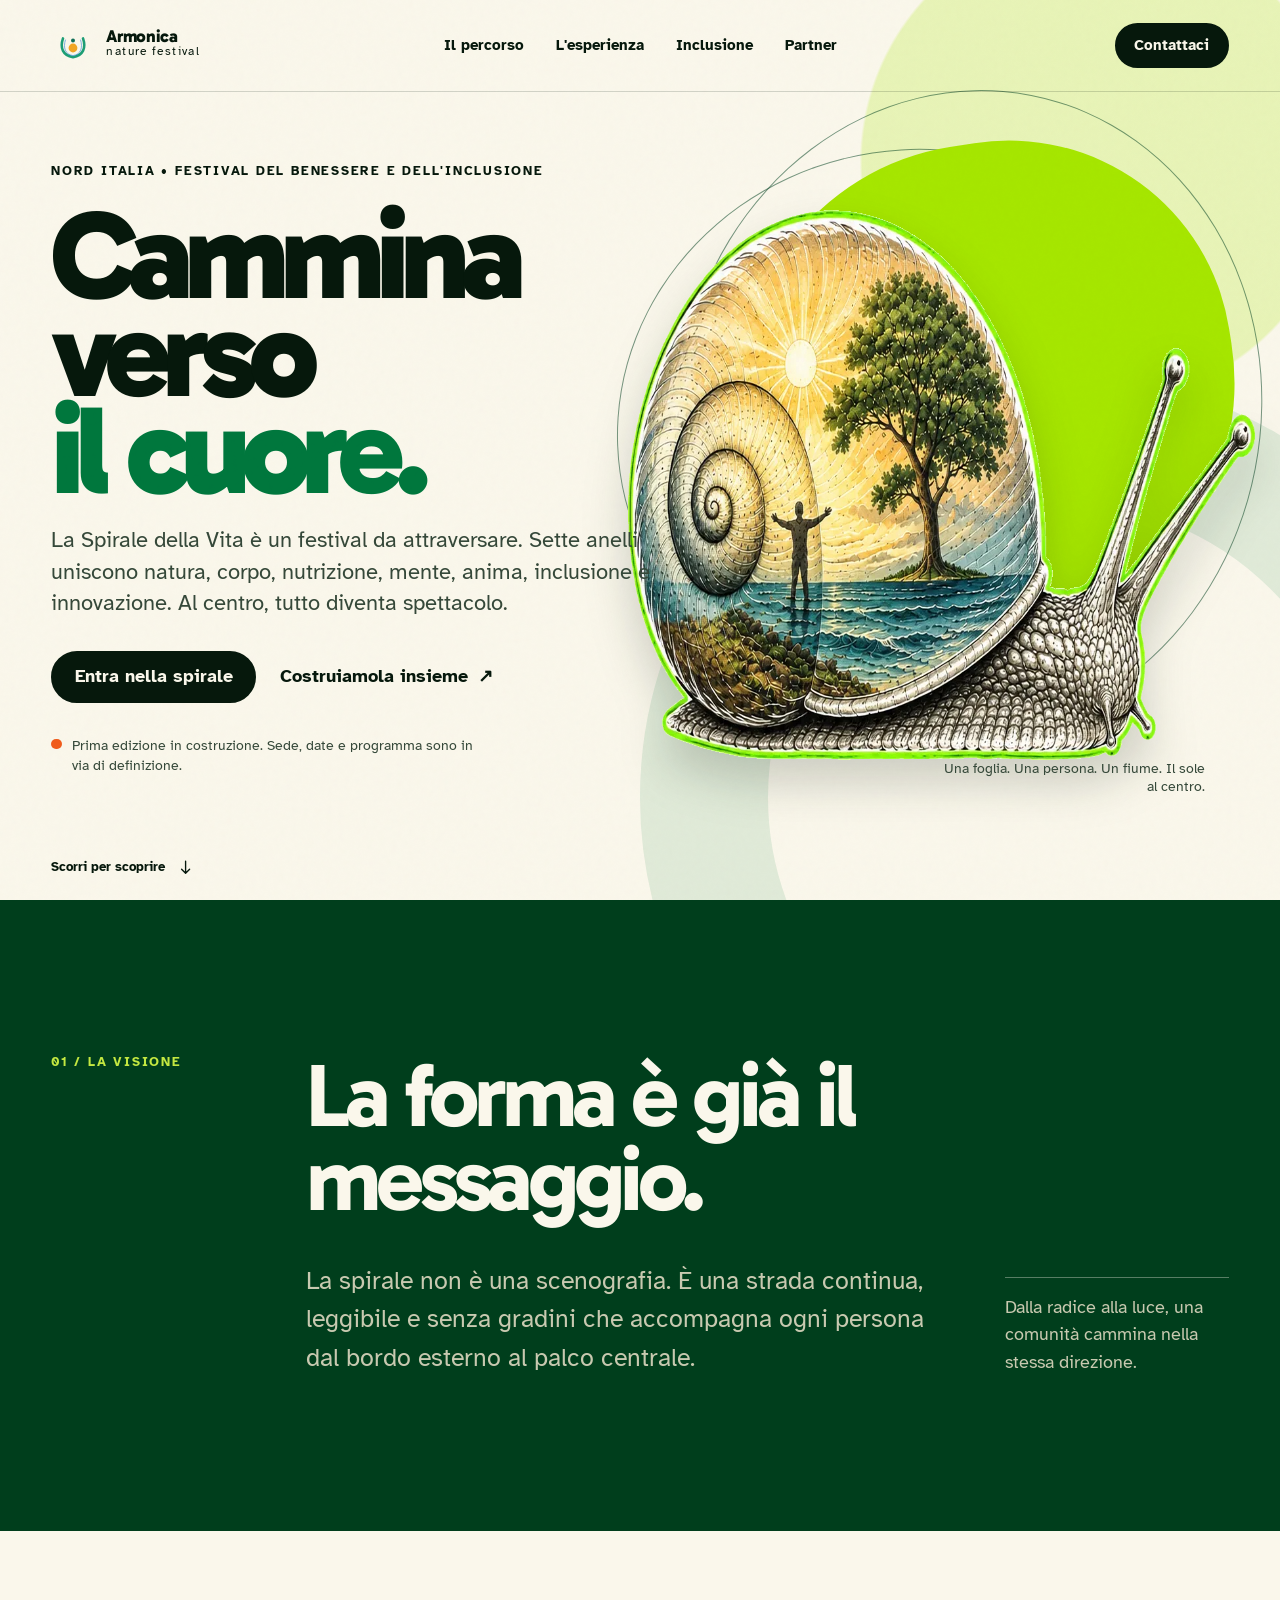
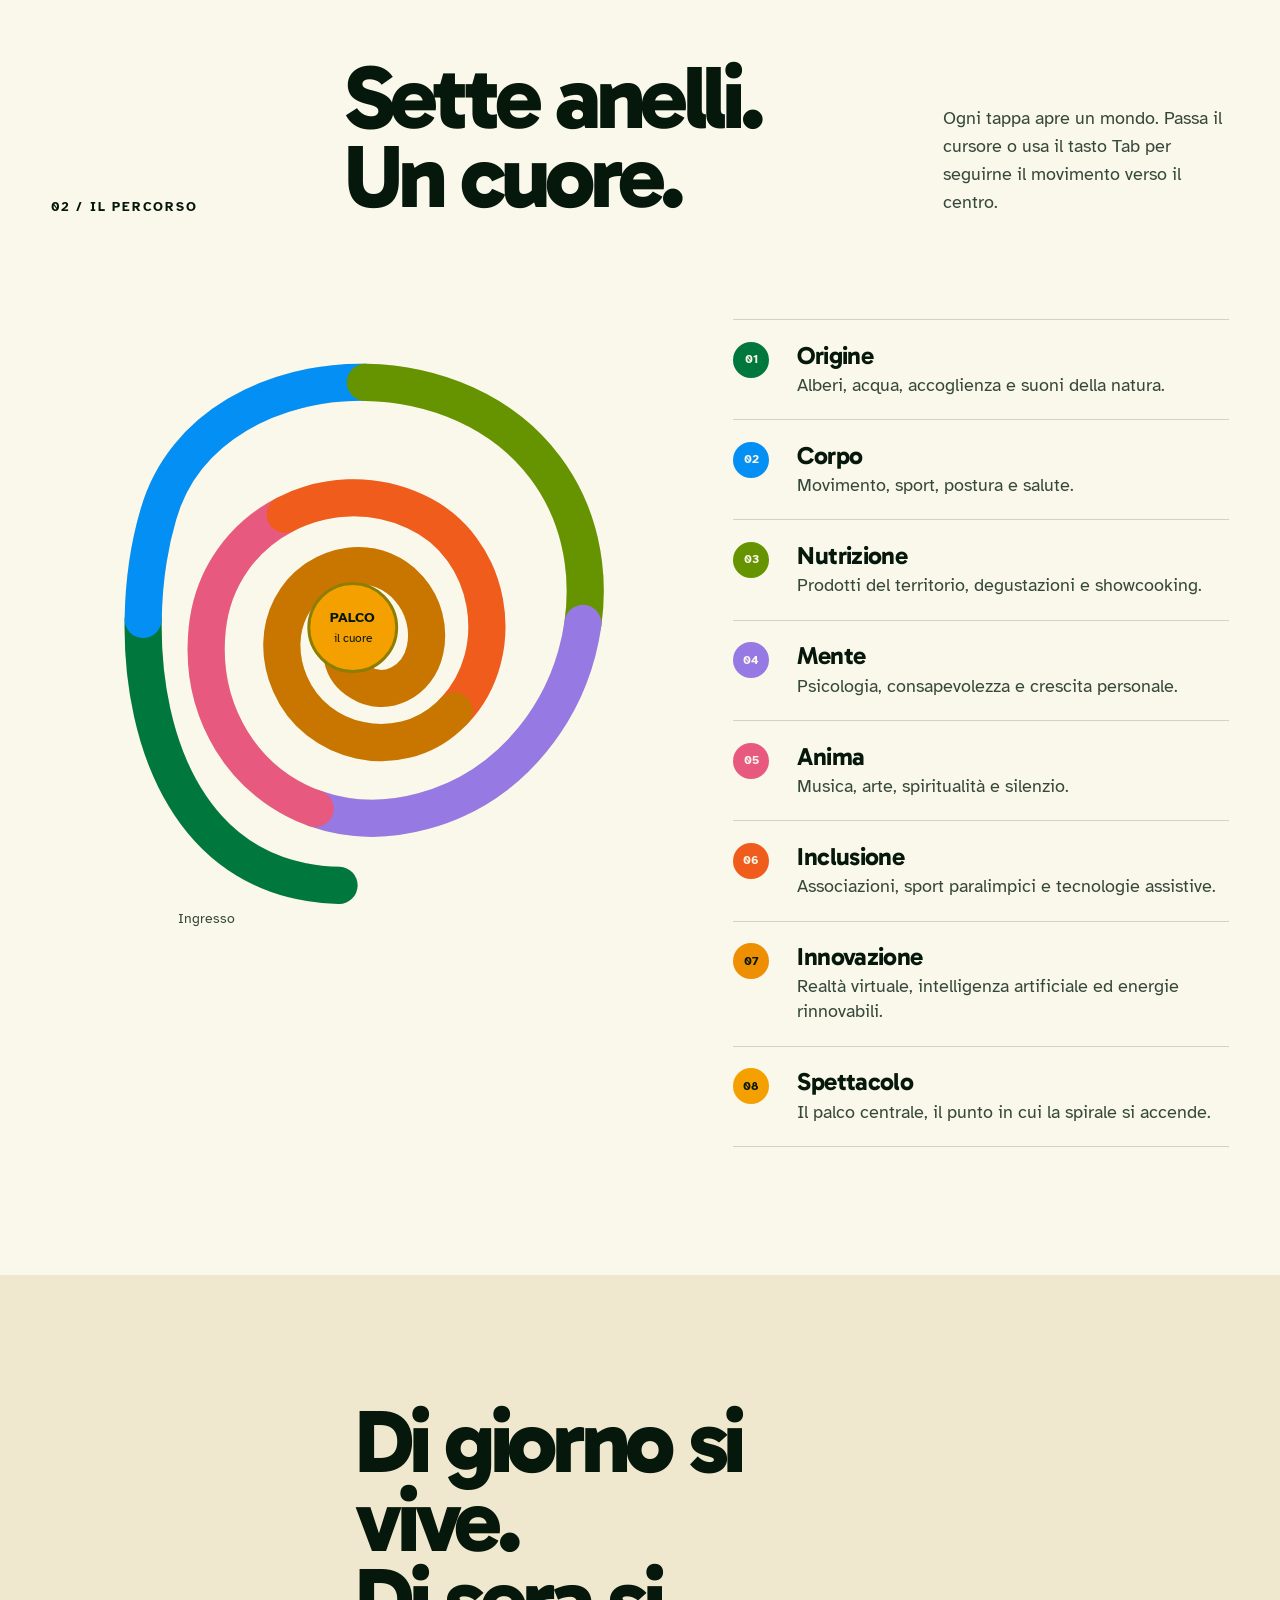
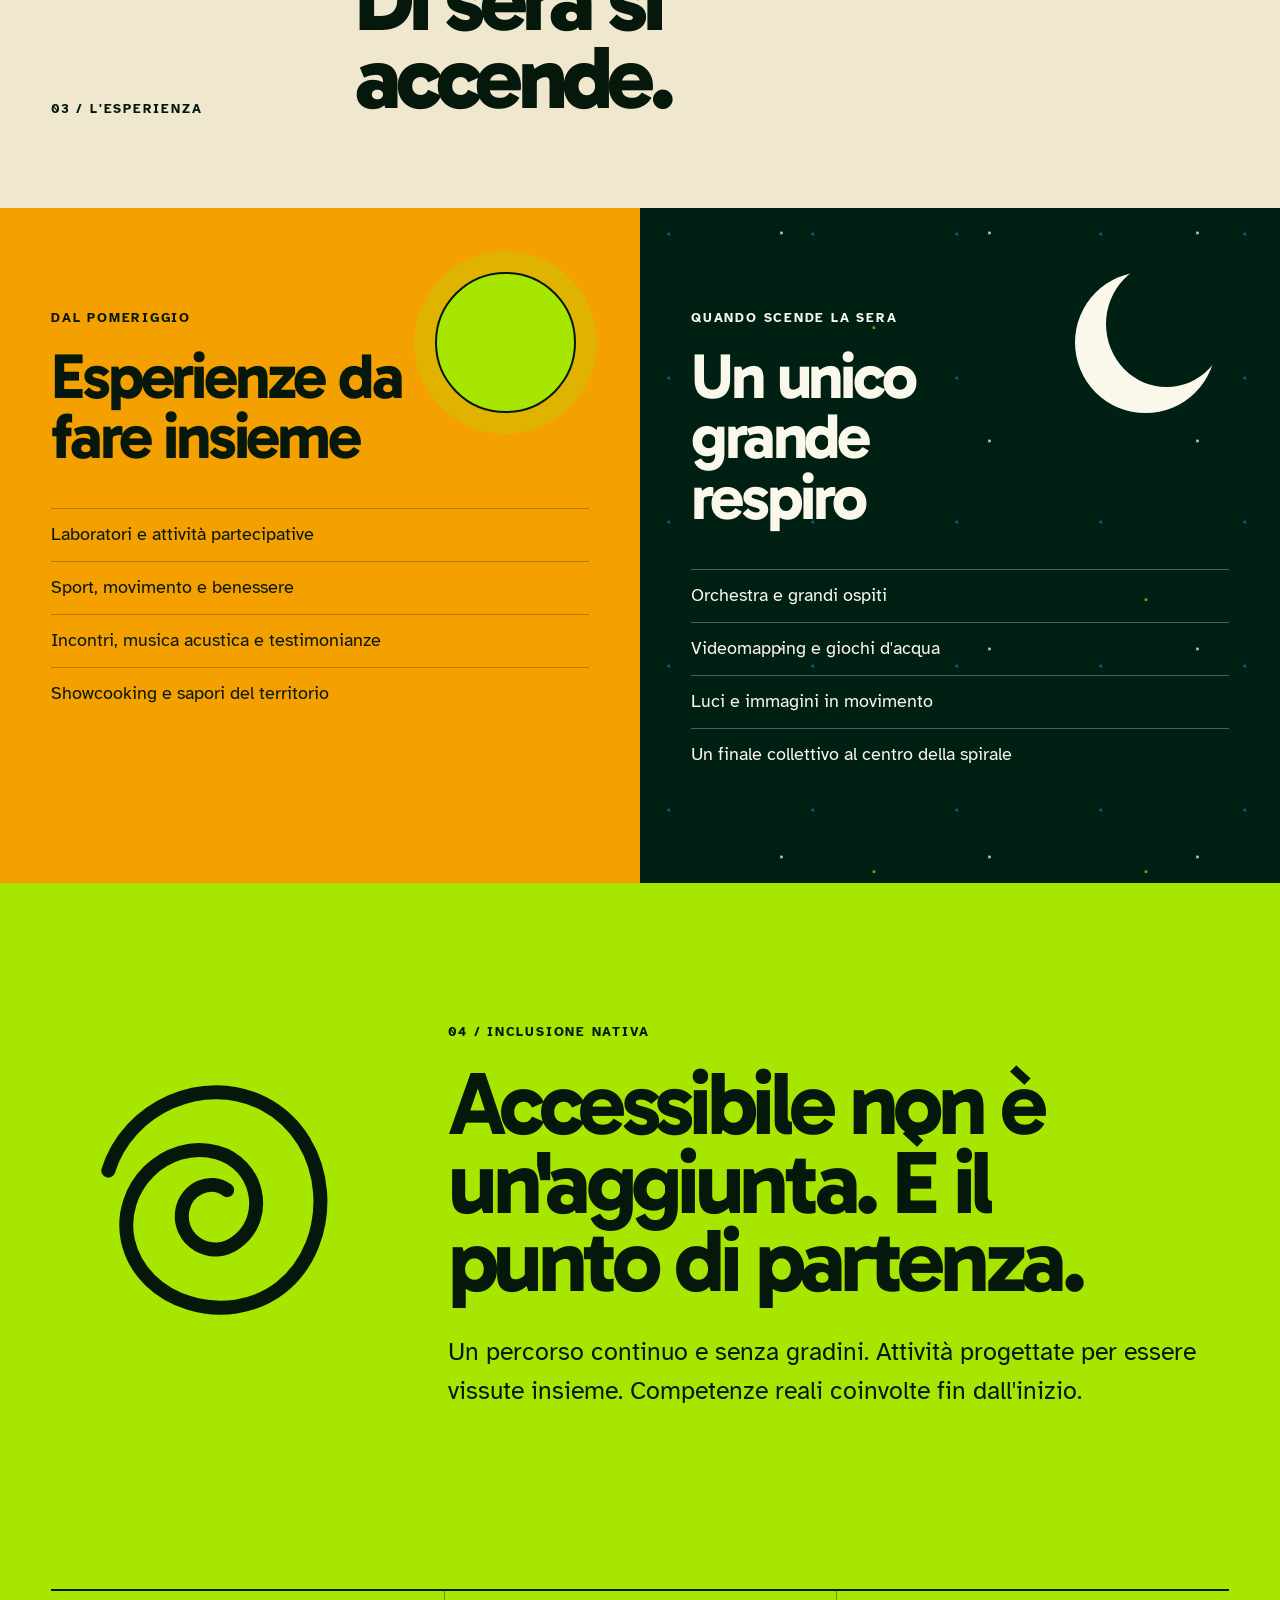
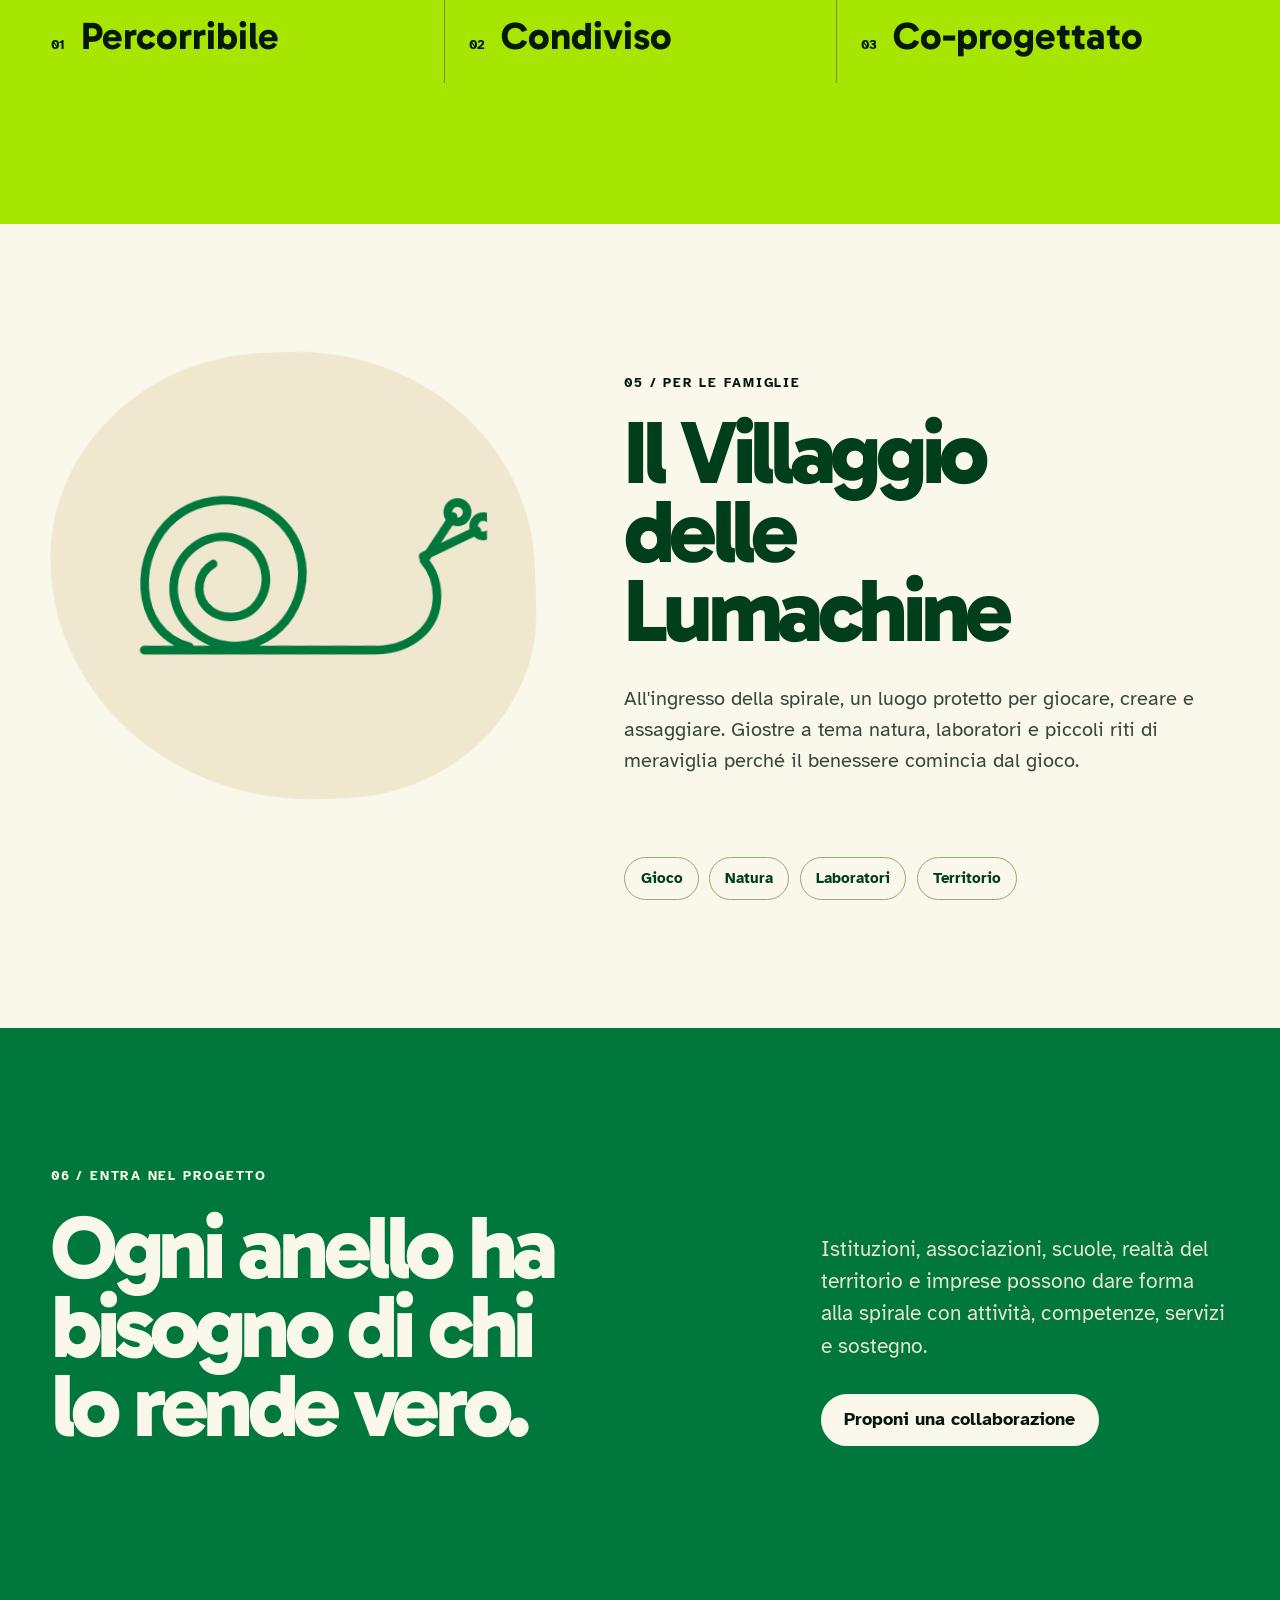
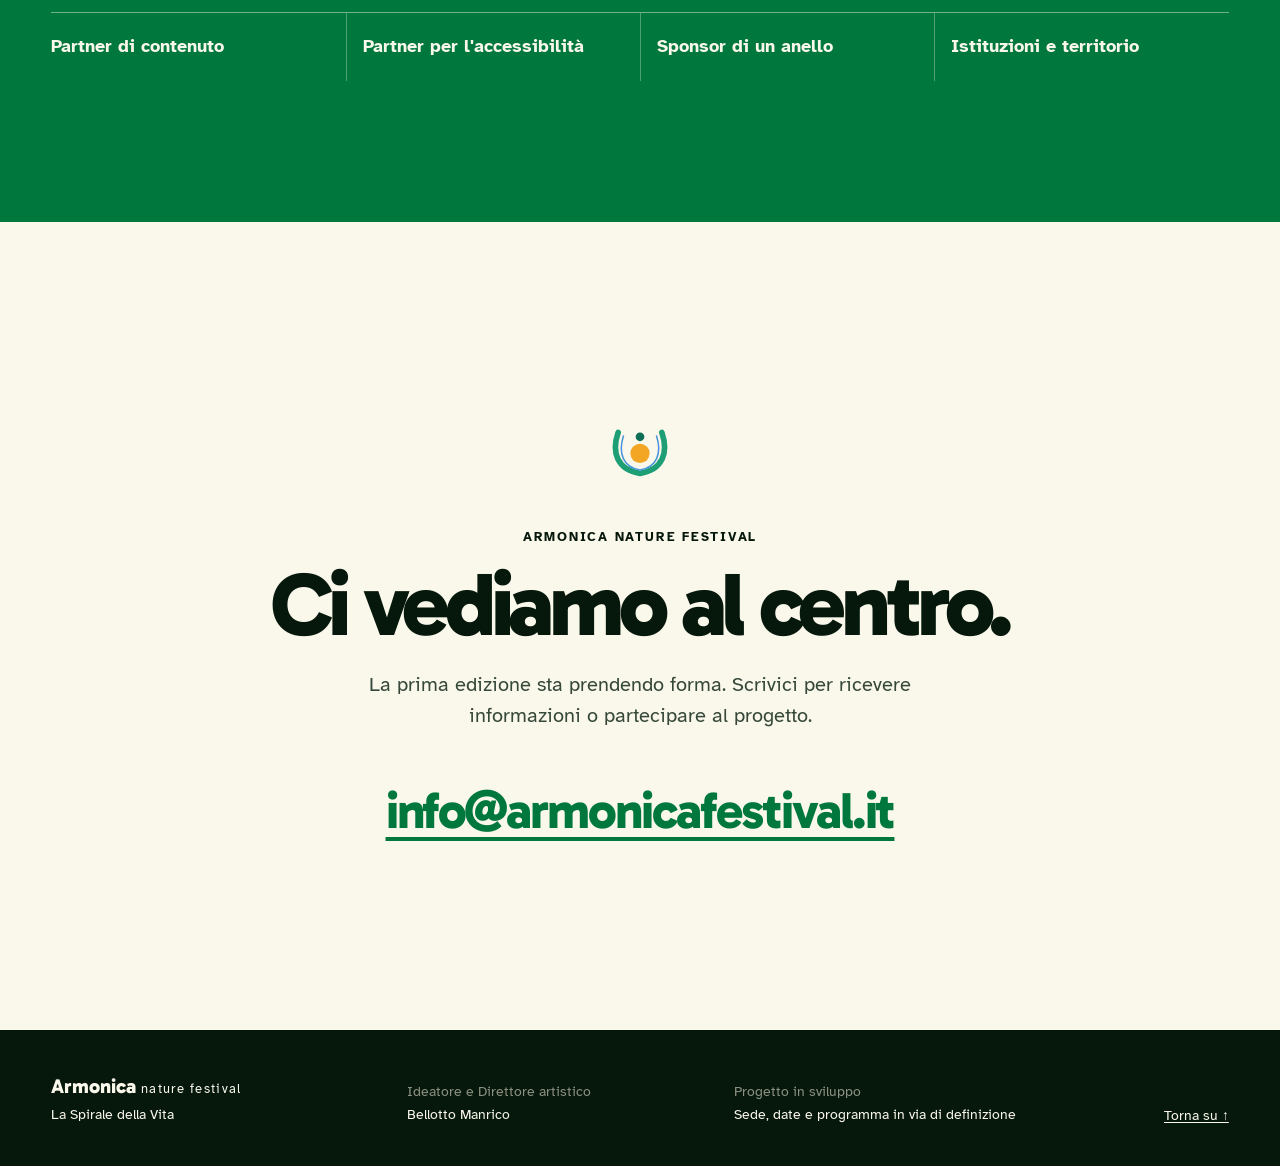
==== index.html @ 6cbd6a27 "Initial Armonica landing page" ====
<!doctype html>
<html lang="it">
  <head>
    <meta charset="UTF-8" />
    <meta name="viewport" content="width=device-width, initial-scale=1" />
    <meta
      name="description"
      content="Armonica Nature Festival, La Spirale della Vita. Un nuovo festival del benessere, della natura e dell'inclusione nel Nord Italia."
    />
    <meta name="theme-color" content="#16775f" />
    <meta property="og:type" content="website" />
    <meta property="og:locale" content="it_IT" />
    <meta property="og:title" content="Armonica Nature Festival | La Spirale della Vita" />
    <meta
      property="og:description"
      content="Sette anelli e un cuore. Un percorso accessibile dalla natura al grande spettacolo."
    />
    <meta property="og:image" content="https://armonicafestival.it/assets/hero-snail.webp" />
    <link rel="icon" href="assets/logo-mark.svg" type="image/svg+xml" />
    <link rel="preconnect" href="https://fonts.googleapis.com" />
    <link rel="preconnect" href="https://fonts.gstatic.com" crossorigin />
    <link
      href="https://fonts.googleapis.com/css2?family=Atkinson+Hyperlegible:ital,wght@0,400;0,700;1,400&family=Gabarito:wght@400..900&display=swap"
      rel="stylesheet"
    />
    <link rel="stylesheet" href="styles.css" />
    <title>Armonica Nature Festival | La Spirale della Vita</title>
  </head>
  <body>
    <a class="skip-link" href="#contenuto">Vai al contenuto</a>

    <header class="site-header" data-header>
      <a class="brand" href="#inizio" aria-label="Armonica Nature Festival, torna all'inizio">
        <img src="assets/logo-mark.svg" width="44" height="44" alt="" />
        <span class="brand__name">Armonica</span>
        <span class="brand__descriptor">nature festival</span>
      </a>

      <nav class="site-nav" aria-label="Navigazione principale">
        <a href="#percorso">Il percorso</a>
        <a href="#esperienza">L'esperienza</a>
        <a href="#inclusione">Inclusione</a>
        <a href="#partner">Partner</a>
      </nav>

      <a class="button button--compact" href="mailto:info@armonicafestival.it?subject=Armonica%20Nature%20Festival%20-%20Richiesta%20informazioni">
        Contattaci
      </a>
    </header>

    <main id="contenuto">
      <section class="hero" id="inizio" aria-labelledby="hero-title">
        <div class="hero__copy">
          <p class="eyebrow reveal">Nord Italia <span aria-hidden="true">•</span> Festival del benessere e dell'inclusione</p>
          <h1 id="hero-title" class="reveal reveal--delay-1">
            Cammina verso<br />
            <span>il cuore.</span>
          </h1>
          <p class="hero__intro reveal reveal--delay-2">
            La Spirale della Vita è un festival da attraversare. Sette anelli uniscono natura, corpo, nutrizione, mente, anima, inclusione e innovazione. Al centro, tutto diventa spettacolo.
          </p>
          <div class="hero__actions reveal reveal--delay-3">
            <a class="button" href="#percorso">Entra nella spirale</a>
            <a class="text-link" href="#partner">Costruiamola insieme <span aria-hidden="true">↗</span></a>
          </div>
          <p class="project-status reveal reveal--delay-3">
            <span aria-hidden="true"></span>
            Prima edizione in costruzione. Sede, date e programma sono in via di definizione.
          </p>
        </div>

        <figure class="hero__art reveal reveal--delay-1">
          <div class="hero__orbit hero__orbit--one" aria-hidden="true"></div>
          <div class="hero__orbit hero__orbit--two" aria-hidden="true"></div>
          <img
            src="assets/hero-snail.webp"
            width="955"
            height="550"
            alt="Una lumaca illustrata racchiude nel guscio un albero, il mare, il sole e una figura a braccia aperte"
            fetchpriority="high"
          />
          <figcaption>Una foglia. Una persona. Un fiume. Il sole al centro.</figcaption>
        </figure>

        <a class="hero__scroll" href="#visione">
          <span>Scorri per scoprire</span>
          <svg aria-hidden="true" viewBox="0 0 24 24"><path d="M12 4v15m0 0-5-5m5 5 5-5" /></svg>
        </a>
      </section>

      <section class="manifesto" id="visione" aria-labelledby="manifesto-title">
        <p class="section-index">01 / La visione</p>
        <div class="manifesto__statement">
          <h2 id="manifesto-title">La forma è già il messaggio.</h2>
          <p>
            La spirale non è una scenografia. È una strada continua, leggibile e senza gradini che accompagna ogni persona dal bordo esterno al palco centrale.
          </p>
        </div>
        <p class="manifesto__aside">Dalla radice alla luce, una comunità cammina nella stessa direzione.</p>
      </section>

      <section class="journey" id="percorso" aria-labelledby="journey-title">
        <header class="section-heading">
          <p class="section-index">02 / Il percorso</p>
          <h2 id="journey-title">Sette anelli.<br />Un cuore.</h2>
          <p>Ogni tappa apre un mondo. Passa il cursore o usa il tasto Tab per seguirne il movimento verso il centro.</p>
        </header>

        <div class="journey__layout">
          <div class="journey__visual" aria-hidden="true" data-spiral>
            <svg viewBox="0 0 620 620" role="presentation">
              <path class="spiral-base" pathLength="100" d="M295 580C98 575 70 335 110 200C155 42 406 18 506 152C595 270 533 463 381 504C253 539 147 442 160 317C171 212 282 155 373 197C455 234 471 349 407 407C355 455 271 435 245 374C220 317 252 260 306 253C356 247 393 293 383 339C376 372 342 388 317 372C296 360 292 334 305 319" />
              <path class="segment segment--origine" data-segment="origine" pathLength="100" d="M295 580C98 575 70 335 110 200C155 42 406 18 506 152C595 270 533 463 381 504C253 539 147 442 160 317C171 212 282 155 373 197C455 234 471 349 407 407C355 455 271 435 245 374C220 317 252 260 306 253C356 247 393 293 383 339C376 372 342 388 317 372C296 360 292 334 305 319" />
              <path class="segment segment--corpo" data-segment="corpo" pathLength="100" d="M295 580C98 575 70 335 110 200C155 42 406 18 506 152C595 270 533 463 381 504C253 539 147 442 160 317C171 212 282 155 373 197C455 234 471 349 407 407C355 455 271 435 245 374C220 317 252 260 306 253C356 247 393 293 383 339C376 372 342 388 317 372C296 360 292 334 305 319" />
              <path class="segment segment--nutrizione" data-segment="nutrizione" pathLength="100" d="M295 580C98 575 70 335 110 200C155 42 406 18 506 152C595 270 533 463 381 504C253 539 147 442 160 317C171 212 282 155 373 197C455 234 471 349 407 407C355 455 271 435 245 374C220 317 252 260 306 253C356 247 393 293 383 339C376 372 342 388 317 372C296 360 292 334 305 319" />
              <path class="segment segment--mente" data-segment="mente" pathLength="100" d="M295 580C98 575 70 335 110 200C155 42 406 18 506 152C595 270 533 463 381 504C253 539 147 442 160 317C171 212 282 155 373 197C455 234 471 349 407 407C355 455 271 435 245 374C220 317 252 260 306 253C356 247 393 293 383 339C376 372 342 388 317 372C296 360 292 334 305 319" />
              <path class="segment segment--anima" data-segment="anima" pathLength="100" d="M295 580C98 575 70 335 110 200C155 42 406 18 506 152C595 270 533 463 381 504C253 539 147 442 160 317C171 212 282 155 373 197C455 234 471 349 407 407C355 455 271 435 245 374C220 317 252 260 306 253C356 247 393 293 383 339C376 372 342 388 317 372C296 360 292 334 305 319" />
              <path class="segment segment--inclusione" data-segment="inclusione" pathLength="100" d="M295 580C98 575 70 335 110 200C155 42 406 18 506 152C595 270 533 463 381 504C253 539 147 442 160 317C171 212 282 155 373 197C455 234 471 349 407 407C355 455 271 435 245 374C220 317 252 260 306 253C356 247 393 293 383 339C376 372 342 388 317 372C296 360 292 334 305 319" />
              <path class="segment segment--innovazione" data-segment="innovazione" pathLength="100" d="M295 580C98 575 70 335 110 200C155 42 406 18 506 152C595 270 533 463 381 504C253 539 147 442 160 317C171 212 282 155 373 197C455 234 471 349 407 407C355 455 271 435 245 374C220 317 252 260 306 253C356 247 393 293 383 339C376 372 342 388 317 372C296 360 292 334 305 319" />
              <circle class="spiral-heart" cx="309" cy="316" r="45" />
              <text class="spiral-heart__label" x="309" y="310" text-anchor="middle">PALCO</text>
              <text class="spiral-heart__sub" x="309" y="331" text-anchor="middle">il cuore</text>
            </svg>
            <p class="journey__visual-label">Ingresso</p>
          </div>

          <ol class="ring-list">
            <li class="ring-item" data-ring="origine" tabindex="0">
              <span class="ring-item__number">01</span>
              <div><h3>Origine</h3><p>Alberi, acqua, accoglienza e suoni della natura.</p></div>
            </li>
            <li class="ring-item" data-ring="corpo" tabindex="0">
              <span class="ring-item__number">02</span>
              <div><h3>Corpo</h3><p>Movimento, sport, postura e salute.</p></div>
            </li>
            <li class="ring-item" data-ring="nutrizione" tabindex="0">
              <span class="ring-item__number">03</span>
              <div><h3>Nutrizione</h3><p>Prodotti del territorio, degustazioni e showcooking.</p></div>
            </li>
            <li class="ring-item" data-ring="mente" tabindex="0">
              <span class="ring-item__number">04</span>
              <div><h3>Mente</h3><p>Psicologia, consapevolezza e crescita personale.</p></div>
            </li>
            <li class="ring-item" data-ring="anima" tabindex="0">
              <span class="ring-item__number">05</span>
              <div><h3>Anima</h3><p>Musica, arte, spiritualità e silenzio.</p></div>
            </li>
            <li class="ring-item" data-ring="inclusione" tabindex="0">
              <span class="ring-item__number">06</span>
              <div><h3>Inclusione</h3><p>Associazioni, sport paralimpici e tecnologie assistive.</p></div>
            </li>
            <li class="ring-item" data-ring="innovazione" tabindex="0">
              <span class="ring-item__number">07</span>
              <div><h3>Innovazione</h3><p>Realtà virtuale, intelligenza artificiale ed energie rinnovabili.</p></div>
            </li>
            <li class="ring-item ring-item--heart" data-ring="spettacolo" tabindex="0">
              <span class="ring-item__number">08</span>
              <div><h3>Spettacolo</h3><p>Il palco centrale, il punto in cui la spirale si accende.</p></div>
            </li>
          </ol>
        </div>
      </section>

      <section class="day-night" id="esperienza" aria-labelledby="experience-title">
        <div class="day-night__intro">
          <p class="section-index">03 / L'esperienza</p>
          <h2 id="experience-title">Di giorno si vive.<br />Di sera si accende.</h2>
        </div>

        <article class="day-side">
          <span class="celestial celestial--sun" aria-hidden="true"></span>
          <p class="time-label">Dal pomeriggio</p>
          <h3>Esperienze da fare insieme</h3>
          <ul>
            <li>Laboratori e attività partecipative</li>
            <li>Sport, movimento e benessere</li>
            <li>Incontri, musica acustica e testimonianze</li>
            <li>Showcooking e sapori del territorio</li>
          </ul>
        </article>

        <article class="night-side">
          <span class="celestial celestial--moon" aria-hidden="true"></span>
          <p class="time-label">Quando scende la sera</p>
          <h3>Un unico grande respiro</h3>
          <ul>
            <li>Orchestra e grandi ospiti</li>
            <li>Videomapping e giochi d'acqua</li>
            <li>Luci e immagini in movimento</li>
            <li>Un finale collettivo al centro della spirale</li>
          </ul>
        </article>
      </section>

      <section class="accessibility" id="inclusione" aria-labelledby="accessibility-title">
        <div class="accessibility__mark" aria-hidden="true">
          <svg viewBox="0 0 220 220"><path d="M41 77c14-45 68-70 111-48 50 26 54 99 12 132-38 29-99 11-109-34-8-38 27-73 64-63 29 8 38 46 14 64-18 14-43-1-39-23 3-15 20-23 32-14" /></svg>
        </div>
        <div class="accessibility__copy">
          <p class="section-index">04 / Inclusione nativa</p>
          <h2 id="accessibility-title">Accessibile non è un'aggiunta. È il punto di partenza.</h2>
          <p class="accessibility__lead">
            Un percorso continuo e senza gradini. Attività progettate per essere vissute insieme. Competenze reali coinvolte fin dall'inizio.
          </p>
        </div>
        <dl class="accessibility__principles">
          <div><dt>01</dt><dd>Percorribile</dd></div>
          <div><dt>02</dt><dd>Condiviso</dd></div>
          <div><dt>03</dt><dd>Co-progettato</dd></div>
        </dl>
      </section>

      <section class="families" aria-labelledby="families-title">
        <div class="families__snail" aria-hidden="true">
          <svg viewBox="0 0 360 230">
            <path d="M42 184h214c33 0 58-20 58-50 0-12-4-24-12-33l27-41m-28 37 50-24M84 181c-54-15-52-89-14-120 33-27 88-20 110 18 24 41-3 97-49 101-36 3-67-27-61-62 5-28 34-47 61-36 23 9 31 38 17 58-11 16-36 18-49 3-10-12-7-31 7-39" />
            <circle cx="333" cy="56" r="9" /><circle cx="357" cy="69" r="9" />
          </svg>
        </div>
        <div>
          <p class="section-index">05 / Per le famiglie</p>
          <h2 id="families-title">Il Villaggio delle Lumachine</h2>
          <p>
            All'ingresso della spirale, un luogo protetto per giocare, creare e assaggiare. Giostre a tema natura, laboratori e piccoli riti di meraviglia perché il benessere comincia dal gioco.
          </p>
        </div>
        <ul class="families__details" aria-label="Attività del Villaggio delle Lumachine">
          <li>Gioco</li><li>Natura</li><li>Laboratori</li><li>Territorio</li>
        </ul>
      </section>

      <section class="partnership" id="partner" aria-labelledby="partner-title">
        <div class="partnership__heading">
          <p class="section-index">06 / Entra nel progetto</p>
          <h2 id="partner-title">Ogni anello ha bisogno di chi lo rende vero.</h2>
        </div>
        <div class="partnership__copy">
          <p>
            Istituzioni, associazioni, scuole, realtà del territorio e imprese possono dare forma alla spirale con attività, competenze, servizi e sostegno.
          </p>
          <a class="button button--light" href="mailto:info@armonicafestival.it?subject=Armonica%20Nature%20Festival%20-%20Proposta%20di%20collaborazione">
            Proponi una collaborazione
          </a>
        </div>
        <div class="partnership__roles" aria-label="Modalità di partecipazione">
          <p>Partner di contenuto</p>
          <p>Partner per l'accessibilità</p>
          <p>Sponsor di un anello</p>
          <p>Istituzioni e territorio</p>
        </div>
      </section>

      <section class="finale" aria-labelledby="finale-title">
        <img src="assets/logo-mark.svg" width="96" height="96" alt="" />
        <p class="eyebrow">Armonica Nature Festival</p>
        <h2 id="finale-title">Ci vediamo al centro.</h2>
        <p>La prima edizione sta prendendo forma. Scrivici per ricevere informazioni o partecipare al progetto.</p>
        <a class="finale__email" href="mailto:info@armonicafestival.it">info@armonicafestival.it</a>
      </section>
    </main>

    <footer class="site-footer">
      <div>
        <p class="site-footer__brand">Armonica <span>nature festival</span></p>
        <p>La Spirale della Vita</p>
      </div>
      <div>
        <p>Ideatore e Direttore artistico</p>
        <p>Bellotto Manrico</p>
      </div>
      <div>
        <p>Progetto in sviluppo</p>
        <p>Sede, date e programma in via di definizione</p>
      </div>
      <a href="#inizio">Torna su ↑</a>
    </footer>

    <script src="script.js" defer></script>
  </body>
</html>
---- styles.css ----
:root {
  --paper: oklch(0.975 0.016 94);
  --paper-deep: oklch(0.93 0.035 91);
  --ink: oklch(0.19 0.035 154);
  --ink-soft: oklch(0.38 0.035 150);
  --green: oklch(0.49 0.145 157);
  --green-dark: oklch(0.31 0.095 158);
  --lime: oklch(0.85 0.225 127);
  --blue: oklch(0.64 0.18 250);
  --leaf: oklch(0.61 0.165 128);
  --violet: oklch(0.65 0.155 295);
  --pink: oklch(0.66 0.18 7);
  --orange: oklch(0.66 0.195 40);
  --amber: oklch(0.77 0.18 76);
  --night: oklch(0.21 0.06 171);
  --focus: oklch(0.68 0.2 44);
  --display: "Gabarito", "Trebuchet MS", sans-serif;
  --body: "Atkinson Hyperlegible", "Segoe UI", sans-serif;
  --page-pad: clamp(1.25rem, 4vw, 5.5rem);
  --radius: 1.35rem;
  --ease-out: cubic-bezier(0.16, 1, 0.3, 1);
}

*,
*::before,
*::after {
  box-sizing: border-box;
}

html {
  scroll-behavior: smooth;
  scroll-padding-top: 6rem;
  overflow-x: clip;
}

body {
  margin: 0;
  color: var(--ink);
  background: var(--paper);
  font-family: var(--body);
  font-size: 1.125rem;
  line-height: 1.55;
  width: 100%;
  overflow-x: clip;
}

main {
  width: 100%;
  overflow: clip;
}

body::before {
  content: "";
  position: fixed;
  inset: 0;
  pointer-events: none;
  z-index: 20;
  opacity: 0.18;
  background-image: url("data:image/svg+xml,%3Csvg viewBox='0 0 180 180' xmlns='http://www.w3.org/2000/svg'%3E%3Cfilter id='n'%3E%3CfeTurbulence type='fractalNoise' baseFrequency='.85' numOctaves='3' stitchTiles='stitch'/%3E%3C/filter%3E%3Crect width='100%25' height='100%25' filter='url(%23n)' opacity='.13'/%3E%3C/svg%3E");
  mix-blend-mode: multiply;
}

img,
svg {
  display: block;
  max-width: 100%;
}

a {
  color: inherit;
  text-decoration-thickness: 0.08em;
  text-underline-offset: 0.18em;
}

button,
a {
  -webkit-tap-highlight-color: transparent;
}

:focus-visible {
  outline: 3px solid var(--focus);
  outline-offset: 4px;
}

::selection {
  color: var(--paper);
  background: var(--green-dark);
}

.skip-link {
  position: fixed;
  top: 0.75rem;
  left: 0.75rem;
  z-index: 100;
  padding: 0.75rem 1rem;
  color: var(--paper);
  background: var(--ink);
  transform: translateY(-160%);
  transition: transform 180ms var(--ease-out);
}

.skip-link:focus {
  transform: translateY(0);
}

.site-header {
  position: absolute;
  top: 0;
  left: 0;
  z-index: 10;
  display: grid;
  grid-template-columns: 1fr auto 1fr;
  align-items: center;
  width: 100%;
  min-height: 5.75rem;
  padding-inline: var(--page-pad);
  border-bottom: 1px solid color-mix(in oklch, var(--ink) 16%, transparent);
}

.brand {
  display: grid;
  grid-template-columns: auto auto;
  grid-template-rows: 1fr 1fr;
  justify-self: start;
  align-items: center;
  column-gap: 0.7rem;
  color: inherit;
  text-decoration: none;
  line-height: 1;
}

.brand img {
  grid-row: 1 / 3;
}

.brand__name {
  align-self: end;
  font-family: var(--display);
  font-size: 1.08rem;
  font-weight: 800;
  letter-spacing: -0.02em;
}

.brand__descriptor {
  align-self: start;
  font-size: 0.72rem;
  letter-spacing: 0.12em;
}

.site-nav {
  display: flex;
  align-items: center;
  gap: clamp(1.15rem, 2.5vw, 2.25rem);
  font-size: 0.94rem;
  font-weight: 700;
}

.site-nav a {
  position: relative;
  text-decoration: none;
}

.site-nav a::after {
  content: "";
  position: absolute;
  right: 0;
  bottom: -0.35rem;
  left: 0;
  height: 2px;
  background: var(--green);
  transform: scaleX(0);
  transform-origin: right;
  transition: transform 260ms var(--ease-out);
}

.site-nav a:hover::after,
.site-nav a:focus-visible::after {
  transform: scaleX(1);
  transform-origin: left;
}

.site-header > .button {
  justify-self: end;
}

.button {
  display: inline-flex;
  justify-content: center;
  align-items: center;
  min-height: 3.25rem;
  padding: 0.75rem 1.35rem;
  border: 2px solid var(--ink);
  border-radius: 999px;
  color: var(--paper);
  background: var(--ink);
  font-family: var(--body);
  font-weight: 700;
  line-height: 1.1;
  text-decoration: none;
  transition: color 220ms var(--ease-out), background-color 220ms var(--ease-out), transform 220ms var(--ease-out);
}

.button:hover {
  color: var(--ink);
  background: var(--lime);
  transform: translateY(-2px);
}

.button--compact {
  min-height: 2.7rem;
  padding-inline: 1.1rem;
  font-size: 0.92rem;
}

.button--light {
  border-color: var(--paper);
  color: var(--ink);
  background: var(--paper);
}

.button--light:hover {
  border-color: var(--lime);
}

.text-link {
  font-weight: 700;
  text-decoration: none;
}

.text-link span {
  display: inline-block;
  margin-left: 0.2rem;
  transition: transform 220ms var(--ease-out);
}

.text-link:hover span {
  transform: translate(0.2rem, -0.2rem);
}

.eyebrow,
.section-index,
.time-label {
  margin: 0;
  font-family: var(--body);
  font-size: 0.79rem;
  font-weight: 700;
  letter-spacing: 0.14em;
  line-height: 1.35;
  text-transform: uppercase;
}

.hero {
  position: relative;
  display: grid;
  grid-template-columns: minmax(0, 1fr) minmax(24rem, 0.92fr);
  min-height: min(58rem, 100svh);
  padding: clamp(8rem, 13vh, 10rem) var(--page-pad) clamp(5.5rem, 10vh, 7rem);
  background:
    radial-gradient(circle at 86% 18%, color-mix(in oklch, var(--lime) 22%, transparent) 0 18%, transparent 18.2%),
    var(--paper);
  isolation: isolate;
  overflow: clip;
}

.hero::after {
  content: "";
  position: absolute;
  z-index: -1;
  right: -16vw;
  bottom: -25vw;
  width: 66vw;
  aspect-ratio: 1;
  border: clamp(4rem, 10vw, 10rem) solid color-mix(in oklch, var(--green) 92%, var(--paper));
  border-radius: 50%;
  opacity: 0.11;
}

.hero__copy {
  z-index: 2;
  align-self: center;
  max-width: 52rem;
}

.hero h1 {
  max-width: 8ch;
  margin: clamp(1.2rem, 3vh, 2rem) 0 1.5rem;
  font-family: var(--display);
  font-size: clamp(4.35rem, 9.8vw, 10rem);
  font-weight: 850;
  letter-spacing: -0.072em;
  line-height: 0.78;
}

.hero h1 span {
  color: var(--green);
}

.hero__intro {
  max-width: 55ch;
  margin: 0;
  color: var(--ink-soft);
  font-size: clamp(1.1rem, 1.7vw, 1.42rem);
  line-height: 1.45;
}

.hero__actions {
  display: flex;
  flex-wrap: wrap;
  align-items: center;
  gap: 1rem 1.5rem;
  margin-top: 2rem;
}

.project-status {
  display: flex;
  gap: 0.65rem;
  align-items: flex-start;
  max-width: 48ch;
  margin: 2rem 0 0;
  color: var(--ink-soft);
  font-size: 0.9rem;
  line-height: 1.4;
}

.project-status span {
  flex: 0 0 auto;
  width: 0.65rem;
  height: 0.65rem;
  margin-top: 0.25rem;
  border-radius: 50%;
  background: var(--orange);
}

.hero__art {
  position: relative;
  z-index: 1;
  align-self: center;
  justify-self: center;
  width: min(49vw, 47rem);
  margin: 2rem -3vw 0 -3rem;
}

.hero__art::before {
  content: "";
  position: absolute;
  z-index: -1;
  top: -12%;
  right: 3%;
  width: 79%;
  aspect-ratio: 1;
  border-radius: 50% 45% 52% 48%;
  background: var(--lime);
  transform: rotate(-9deg);
}

.hero__art img {
  width: 100%;
  filter: drop-shadow(0 1.5rem 1.4rem color-mix(in oklch, var(--ink) 18%, transparent));
}

.hero__art figcaption {
  position: absolute;
  right: 8%;
  bottom: -2.25rem;
  max-width: 17rem;
  color: var(--ink-soft);
  font-size: 0.86rem;
  line-height: 1.3;
  text-align: right;
}

.hero__orbit {
  position: absolute;
  z-index: -2;
  border: 1px solid color-mix(in oklch, var(--green-dark) 52%, transparent);
  border-radius: 50%;
}

.hero__orbit--one {
  inset: -22% -1% 4% 8%;
  transform: rotate(11deg);
}

.hero__orbit--two {
  inset: -11% 8% 10% -2%;
  transform: rotate(-14deg);
}

.hero__scroll {
  position: absolute;
  bottom: 1.4rem;
  left: var(--page-pad);
  display: flex;
  align-items: center;
  gap: 0.65rem;
  font-size: 0.82rem;
  font-weight: 700;
  text-decoration: none;
}

.hero__scroll svg {
  width: 1.2rem;
  height: 1.2rem;
  fill: none;
  stroke: currentColor;
  stroke-linecap: round;
  stroke-linejoin: round;
  stroke-width: 1.7;
  animation: float-arrow 1.6s ease-in-out infinite;
}

@keyframes float-arrow {
  50% { transform: translateY(0.28rem); }
}

.manifesto {
  display: grid;
  grid-template-columns: minmax(9rem, 0.6fr) minmax(0, 2fr) minmax(14rem, 0.7fr);
  gap: clamp(2rem, 5vw, 6rem);
  padding: clamp(6rem, 12vw, 11rem) var(--page-pad);
  color: var(--paper);
  background: var(--green-dark);
}

.manifesto .section-index {
  color: color-mix(in oklch, var(--lime) 82%, var(--paper));
}

.manifesto__statement h2 {
  max-width: 11ch;
  margin: 0;
  font-family: var(--display);
  font-size: clamp(3.3rem, 7vw, 7.4rem);
  letter-spacing: -0.055em;
  line-height: 0.94;
}

.manifesto__statement p {
  max-width: 48ch;
  margin: 2.5rem 0 0;
  color: color-mix(in oklch, var(--paper) 78%, var(--green-dark));
  font-size: clamp(1.2rem, 2vw, 1.55rem);
}

.manifesto__aside {
  align-self: end;
  margin: 0;
  padding-top: 1rem;
  border-top: 1px solid color-mix(in oklch, var(--paper) 35%, transparent);
  color: color-mix(in oklch, var(--paper) 78%, var(--green-dark));
}

.journey {
  padding: clamp(6rem, 10vw, 10rem) var(--page-pad);
}

.section-heading {
  display: grid;
  grid-template-columns: minmax(9rem, 0.6fr) minmax(0, 1.4fr) minmax(16rem, 0.75fr);
  gap: clamp(2rem, 5vw, 6rem);
  align-items: end;
}

.section-heading h2,
.day-night__intro h2,
.families h2,
.partnership h2,
.finale h2 {
  margin: 0;
  font-family: var(--display);
  font-size: clamp(3.3rem, 7vw, 7.6rem);
  font-weight: 800;
  letter-spacing: -0.06em;
  line-height: 0.88;
}

.section-heading > p:last-child {
  max-width: 34ch;
  margin: 0;
  color: var(--ink-soft);
}

.journey__layout {
  display: grid;
  grid-template-columns: minmax(24rem, 1.1fr) minmax(24rem, 0.9fr);
  gap: clamp(2rem, 6vw, 7rem);
  align-items: center;
  margin-top: clamp(4rem, 8vw, 8rem);
}

.journey__visual {
  position: sticky;
  top: 7rem;
  align-self: start;
}

.journey__visual svg {
  width: min(100%, 45rem);
  margin-inline: auto;
  overflow: visible;
}

.spiral-base,
.segment {
  fill: none;
  stroke-linecap: round;
  stroke-width: 38;
}

.spiral-base {
  stroke: color-mix(in oklch, var(--paper-deep) 90%, var(--green));
}

.segment {
  stroke-dasharray: 13 87;
  transition: opacity 240ms var(--ease-out), stroke-width 240ms var(--ease-out);
}

.segment--origine { stroke: var(--green); stroke-dashoffset: 0; }
.segment--corpo { stroke: var(--blue); stroke-dashoffset: -13; }
.segment--nutrizione { stroke: var(--leaf); stroke-dashoffset: -26; }
.segment--mente { stroke: var(--violet); stroke-dashoffset: -39; }
.segment--anima { stroke: var(--pink); stroke-dashoffset: -52; }
.segment--inclusione { stroke: var(--orange); stroke-dashoffset: -65; }
.segment--innovazione { stroke: oklch(0.64 0.16 69); stroke-dashoffset: -78; stroke-dasharray: 22 78; }

.journey__visual.has-active .segment:not(.is-active) {
  opacity: 0.13;
}

.journey__visual .segment.is-active {
  stroke-width: 48;
}

.spiral-heart {
  fill: var(--amber);
  stroke: color-mix(in oklch, var(--amber) 68%, var(--ink));
  stroke-width: 3;
  transition: transform 240ms var(--ease-out), filter 240ms var(--ease-out);
  transform-origin: center;
}

.spiral-heart.is-active {
  filter: drop-shadow(0 0 0.65rem color-mix(in oklch, var(--amber) 75%, transparent));
  transform: scale(1.1);
}

.spiral-heart__label,
.spiral-heart__sub {
  fill: var(--ink);
  font-family: var(--body);
  font-size: 14px;
  font-weight: 700;
}

.spiral-heart__sub {
  font-size: 12px;
  font-weight: 400;
}

.journey__visual-label {
  margin: -1rem 0 0 21%;
  color: var(--ink-soft);
  font-size: 0.86rem;
}

.ring-list {
  margin: 0;
  padding: 0;
  list-style: none;
}

.ring-item {
  display: grid;
  grid-template-columns: 3rem 1fr;
  gap: 1rem;
  padding: 1.35rem 0;
  border-top: 1px solid color-mix(in oklch, var(--ink) 16%, transparent);
  cursor: default;
  transition: padding 220ms var(--ease-out), color 220ms var(--ease-out);
}

.ring-item:last-child {
  border-bottom: 1px solid color-mix(in oklch, var(--ink) 16%, transparent);
}

.ring-item:hover,
.ring-item:focus-visible {
  padding-left: 0.65rem;
}

.ring-item__number {
  display: grid;
  place-items: center;
  align-self: start;
  width: 2.25rem;
  height: 2.25rem;
  border-radius: 50%;
  color: var(--paper);
  background: var(--green);
  font-size: 0.78rem;
  font-weight: 700;
}

.ring-item:nth-child(2) .ring-item__number { background: var(--blue); }
.ring-item:nth-child(3) .ring-item__number { background: var(--leaf); }
.ring-item:nth-child(4) .ring-item__number { background: var(--violet); }
.ring-item:nth-child(5) .ring-item__number { background: var(--pink); }
.ring-item:nth-child(6) .ring-item__number { background: var(--orange); }
.ring-item:nth-child(7) .ring-item__number { color: var(--ink); background: oklch(0.73 0.18 70); }
.ring-item--heart .ring-item__number { color: var(--ink); background: var(--amber); }

.ring-item h3 {
  margin: 0;
  font-family: var(--display);
  font-size: 1.55rem;
  letter-spacing: -0.025em;
  line-height: 1.1;
}

.ring-item p {
  margin: 0.25rem 0 0;
  color: var(--ink-soft);
  line-height: 1.38;
}

.day-night {
  display: grid;
  grid-template-columns: 1fr 1fr;
}

.day-night__intro {
  grid-column: 1 / 3;
  display: grid;
  grid-template-columns: minmax(9rem, 0.55fr) minmax(0, 2fr);
  gap: clamp(2rem, 5vw, 6rem);
  align-items: end;
  padding: clamp(6rem, 10vw, 9rem) var(--page-pad) clamp(4rem, 7vw, 6rem);
  background: var(--paper-deep);
}

.day-night__intro h2 {
  max-width: 10ch;
}

.day-side,
.night-side {
  position: relative;
  min-height: 38rem;
  padding: clamp(4rem, 8vw, 7rem) var(--page-pad);
  overflow: hidden;
}

.day-side {
  color: var(--ink);
  background: var(--amber);
}

.night-side {
  color: var(--paper);
  background:
    radial-gradient(circle at 20% 18%, color-mix(in oklch, var(--blue) 55%, transparent) 0 1px, transparent 2px),
    radial-gradient(circle at 68% 12%, color-mix(in oklch, var(--paper) 70%, transparent) 0 1px, transparent 2px),
    radial-gradient(circle at 86% 44%, color-mix(in oklch, var(--lime) 62%, transparent) 0 1px, transparent 2px),
    var(--night);
  background-size: 9rem 9rem, 13rem 13rem, 17rem 17rem, auto;
}

.day-side h3,
.night-side h3 {
  max-width: 10ch;
  margin: 1.2rem 0 2.5rem;
  font-family: var(--display);
  font-size: clamp(2.4rem, 5vw, 5.2rem);
  letter-spacing: -0.05em;
  line-height: 0.95;
}

.day-side ul,
.night-side ul {
  max-width: 34rem;
  margin: 0;
  padding: 0;
  list-style: none;
}

.day-side li,
.night-side li {
  padding-block: 0.75rem;
  border-top: 1px solid currentColor;
}

.day-side li { border-color: color-mix(in oklch, var(--ink) 28%, transparent); }
.night-side li { border-color: color-mix(in oklch, var(--paper) 30%, transparent); }

.celestial {
  position: absolute;
  top: clamp(2rem, 5vw, 4rem);
  right: clamp(2rem, 5vw, 5rem);
  width: clamp(5rem, 11vw, 9rem);
  aspect-ratio: 1;
  border-radius: 50%;
}

.celestial--sun {
  border: 2px solid var(--ink);
  background: var(--lime);
  box-shadow: 0 0 0 1.3rem color-mix(in oklch, var(--lime) 27%, transparent);
}

.celestial--moon {
  background: var(--paper);
}

.celestial--moon::after {
  content: "";
  position: absolute;
  inset: -8% -8% 18% 22%;
  border-radius: 50%;
  background: var(--night);
}

.accessibility {
  position: relative;
  display: grid;
  grid-template-columns: minmax(12rem, 0.65fr) minmax(0, 1.65fr);
  gap: clamp(2rem, 7vw, 8rem);
  padding: clamp(6rem, 11vw, 10rem) var(--page-pad);
  background: var(--lime);
  overflow: hidden;
}

.accessibility__mark {
  align-self: center;
}

.accessibility__mark svg {
  width: min(30vw, 24rem);
  overflow: visible;
}

.accessibility__mark path {
  fill: none;
  stroke: var(--ink);
  stroke-linecap: round;
  stroke-width: 10;
}

.accessibility__copy h2 {
  max-width: 13ch;
  margin: 1.5rem 0 2rem;
  font-family: var(--display);
  font-size: clamp(3.3rem, 7vw, 7.5rem);
  letter-spacing: -0.06em;
  line-height: 0.88;
}

.accessibility__lead {
  max-width: 50ch;
  margin: 0;
  font-size: clamp(1.2rem, 2vw, 1.55rem);
}

.accessibility__principles {
  grid-column: 1 / 3;
  display: grid;
  grid-template-columns: repeat(3, 1fr);
  margin: clamp(3rem, 7vw, 7rem) 0 0;
  border-top: 2px solid var(--ink);
}

.accessibility__principles div {
  display: flex;
  gap: 1rem;
  align-items: baseline;
  padding: 1rem 1.5rem 1rem 0;
}

.accessibility__principles div + div {
  padding-left: 1.5rem;
  border-left: 1px solid color-mix(in oklch, var(--ink) 38%, transparent);
}

.accessibility__principles dt {
  font-size: 0.8rem;
  font-weight: 700;
}

.accessibility__principles dd {
  margin: 0;
  font-family: var(--display);
  font-size: clamp(1.5rem, 3vw, 2.5rem);
  font-weight: 700;
}

.families {
  display: grid;
  grid-template-columns: minmax(18rem, 0.8fr) minmax(0, 1fr);
  gap: clamp(3rem, 7vw, 8rem);
  align-items: center;
  padding: clamp(6rem, 10vw, 9rem) var(--page-pad);
  background: var(--paper);
}

.families__snail {
  display: grid;
  place-items: center;
  min-height: 28rem;
  padding: 3rem;
  border-radius: 48% 52% 43% 57%;
  background: var(--paper-deep);
  transform: rotate(-2deg);
}

.families__snail svg {
  transform: rotate(2deg);
}

.families__snail path,
.families__snail circle {
  fill: none;
  stroke: var(--green);
  stroke-linecap: round;
  stroke-linejoin: round;
  stroke-width: 8;
}

.families h2 {
  max-width: 10ch;
  margin-top: 1.35rem;
  color: var(--green-dark);
}

.families p:not(.section-index) {
  max-width: 50ch;
  margin: 2rem 0 0;
  color: var(--ink-soft);
  font-size: 1.25rem;
}

.families__details {
  grid-column: 2;
  display: flex;
  flex-wrap: wrap;
  gap: 0.65rem;
  margin: -2rem 0 0;
  padding: 0;
  list-style: none;
}

.families__details li {
  padding: 0.55rem 0.95rem;
  border: 1px solid color-mix(in oklch, var(--green) 55%, var(--paper));
  border-radius: 999px;
  color: var(--green-dark);
  font-size: 0.92rem;
  font-weight: 700;
}

.partnership {
  display: grid;
  grid-template-columns: minmax(0, 1.25fr) minmax(18rem, 0.75fr);
  gap: clamp(3rem, 7vw, 8rem);
  padding: clamp(6rem, 11vw, 10rem) var(--page-pad);
  color: var(--paper);
  background: var(--green);
}

.partnership h2 {
  max-width: 11ch;
  margin-top: 1.5rem;
}

.partnership__copy {
  align-self: end;
}

.partnership__copy p {
  max-width: 38ch;
  margin: 0 0 2rem;
  color: color-mix(in oklch, var(--paper) 88%, var(--green));
  font-size: 1.3rem;
}

.partnership__roles {
  grid-column: 1 / 3;
  display: grid;
  grid-template-columns: repeat(4, 1fr);
  margin-top: clamp(2rem, 6vw, 6rem);
  border-top: 1px solid color-mix(in oklch, var(--paper) 45%, transparent);
}

.partnership__roles p {
  margin: 0;
  padding: 1.25rem 1rem 1.25rem 0;
  font-weight: 700;
}

.partnership__roles p + p {
  padding-left: 1rem;
  border-left: 1px solid color-mix(in oklch, var(--paper) 32%, transparent);
}

.finale {
  display: flex;
  flex-direction: column;
  align-items: center;
  padding: clamp(7rem, 14vw, 13rem) var(--page-pad);
  text-align: center;
}

.finale img {
  margin-bottom: 2rem;
}

.finale h2 {
  margin: 1.25rem 0 1.5rem;
}

.finale > p:not(.eyebrow) {
  max-width: 47ch;
  margin: 0;
  color: var(--ink-soft);
  font-size: 1.25rem;
}

.finale__email {
  margin-top: 2.5rem;
  color: var(--green);
  font-family: var(--display);
  font-size: clamp(1.4rem, 4vw, 3.4rem);
  font-weight: 750;
  letter-spacing: -0.04em;
}

.site-footer {
  display: grid;
  grid-template-columns: 1.1fr 1fr 1.35fr auto;
  gap: 2rem;
  align-items: end;
  padding: 2.5rem var(--page-pad);
  color: var(--paper);
  background: var(--ink);
  font-size: 0.85rem;
}

.site-footer p {
  margin: 0.1rem 0;
}

.site-footer p:first-child:not(.site-footer__brand) {
  color: color-mix(in oklch, var(--paper) 58%, var(--ink));
}

.site-footer__brand {
  font-family: var(--display);
  font-size: 1.25rem;
  font-weight: 800;
}

.site-footer__brand span {
  font-family: var(--body);
  font-size: 0.8rem;
  font-weight: 400;
  letter-spacing: 0.1em;
}

.reveal {
  opacity: 0;
  transform: translateY(1.25rem);
  animation: reveal-in 820ms var(--ease-out) forwards;
}

.reveal--delay-1 { animation-delay: 90ms; }
.reveal--delay-2 { animation-delay: 180ms; }
.reveal--delay-3 { animation-delay: 270ms; }

@keyframes reveal-in {
  to { opacity: 1; transform: translateY(0); }
}

@media (max-width: 1050px) {
  .site-header {
    grid-template-columns: 1fr auto;
  }

  .site-nav {
    display: none;
  }

  .hero {
    grid-template-columns: 1.08fr 0.92fr;
  }

  .hero h1 {
    font-size: clamp(4.2rem, 10.5vw, 7.2rem);
  }

  .manifesto,
  .section-heading {
    grid-template-columns: 0.55fr 1.45fr;
  }

  .manifesto__aside,
  .section-heading > p:last-child {
    grid-column: 2;
  }

  .journey__layout {
    grid-template-columns: minmax(20rem, 0.9fr) minmax(20rem, 1.1fr);
  }
}

@media (max-width: 760px) {
  body {
    font-size: 1.04rem;
  }

  .site-header {
    min-height: 4.9rem;
  }

  .brand img {
    width: 38px;
    height: 38px;
  }

  .brand__descriptor {
    display: none;
  }

  .brand__name {
    grid-row: 1 / 3;
    align-self: center;
  }

  .button--compact {
    min-height: 2.5rem;
    padding-inline: 0.9rem;
  }

  .hero {
    display: flex;
    flex-direction: column;
    min-height: 0;
    padding-top: 7.2rem;
  }

  .hero h1 {
    font-size: clamp(4rem, 19vw, 6.2rem);
  }

  .hero__art {
    order: 2;
    width: 110%;
    margin: 4.5rem -13% 2rem 3%;
  }

  .hero__art figcaption {
    right: 4%;
    bottom: -1.7rem;
  }

  .hero__scroll {
    display: none;
  }

  .manifesto,
  .section-heading,
  .day-night__intro,
  .accessibility,
  .families,
  .partnership {
    grid-template-columns: 1fr;
  }

  .manifesto__aside,
  .section-heading > p:last-child,
  .accessibility__principles,
  .families__details,
  .partnership__roles {
    grid-column: 1;
  }

  .manifesto__statement h2,
  .section-heading h2,
  .day-night__intro h2,
  .accessibility__copy h2,
  .families h2,
  .partnership h2,
  .finale h2 {
    font-size: clamp(3.15rem, 15vw, 5.3rem);
  }

  .journey__layout {
    grid-template-columns: 1fr;
  }

  .journey__visual {
    position: relative;
    top: auto;
  }

  .ring-item {
    grid-template-columns: 2.6rem 1fr;
  }

  .day-night {
    grid-template-columns: 1fr;
  }

  .day-night__intro {
    grid-column: 1;
  }

  .day-side,
  .night-side {
    min-height: 33rem;
  }

  .accessibility__mark svg {
    width: 9rem;
  }

  .accessibility__principles {
    grid-template-columns: 1fr;
  }

  .accessibility__principles div + div {
    padding-left: 0;
    border-top: 1px solid color-mix(in oklch, var(--ink) 38%, transparent);
    border-left: 0;
  }

  .families__snail {
    min-height: 20rem;
    padding: 2rem;
  }

  .families__details {
    margin-top: -1rem;
  }

  .partnership__roles {
    grid-template-columns: 1fr 1fr;
  }

  .partnership__roles p:nth-child(3) {
    padding-left: 0;
    border-top: 1px solid color-mix(in oklch, var(--paper) 32%, transparent);
    border-left: 0;
  }

  .partnership__roles p:nth-child(4) {
    border-top: 1px solid color-mix(in oklch, var(--paper) 32%, transparent);
  }

  .site-footer {
    grid-template-columns: 1fr;
    align-items: start;
  }

  .site-footer > a {
    justify-self: start;
  }
}

@media (max-width: 390px) {
  .site-header > .button {
    font-size: 0.82rem;
  }

  .brand__name {
    font-size: 1rem;
  }

  .hero h1 {
    font-size: 3.7rem;
  }

  .hero__intro {
    font-size: 1.04rem;
  }

  .partnership__roles {
    grid-template-columns: 1fr;
  }

  .partnership__roles p + p,
  .partnership__roles p:nth-child(3) {
    padding-left: 0;
    border-top: 1px solid color-mix(in oklch, var(--paper) 32%, transparent);
    border-left: 0;
  }
}

@media (prefers-reduced-motion: reduce) {
  html {
    scroll-behavior: auto;
  }

  *,
  *::before,
  *::after {
    animation-duration: 0.01ms !important;
    animation-iteration-count: 1 !important;
    scroll-behavior: auto !important;
    transition-duration: 0.01ms !important;
  }
}

@media (prefers-contrast: more) {
  .project-status,
  .hero__intro,
  .ring-item p,
  .families p:not(.section-index) {
    color: var(--ink);
  }

  .site-header,
  .ring-item {
    border-color: var(--ink);
  }
}
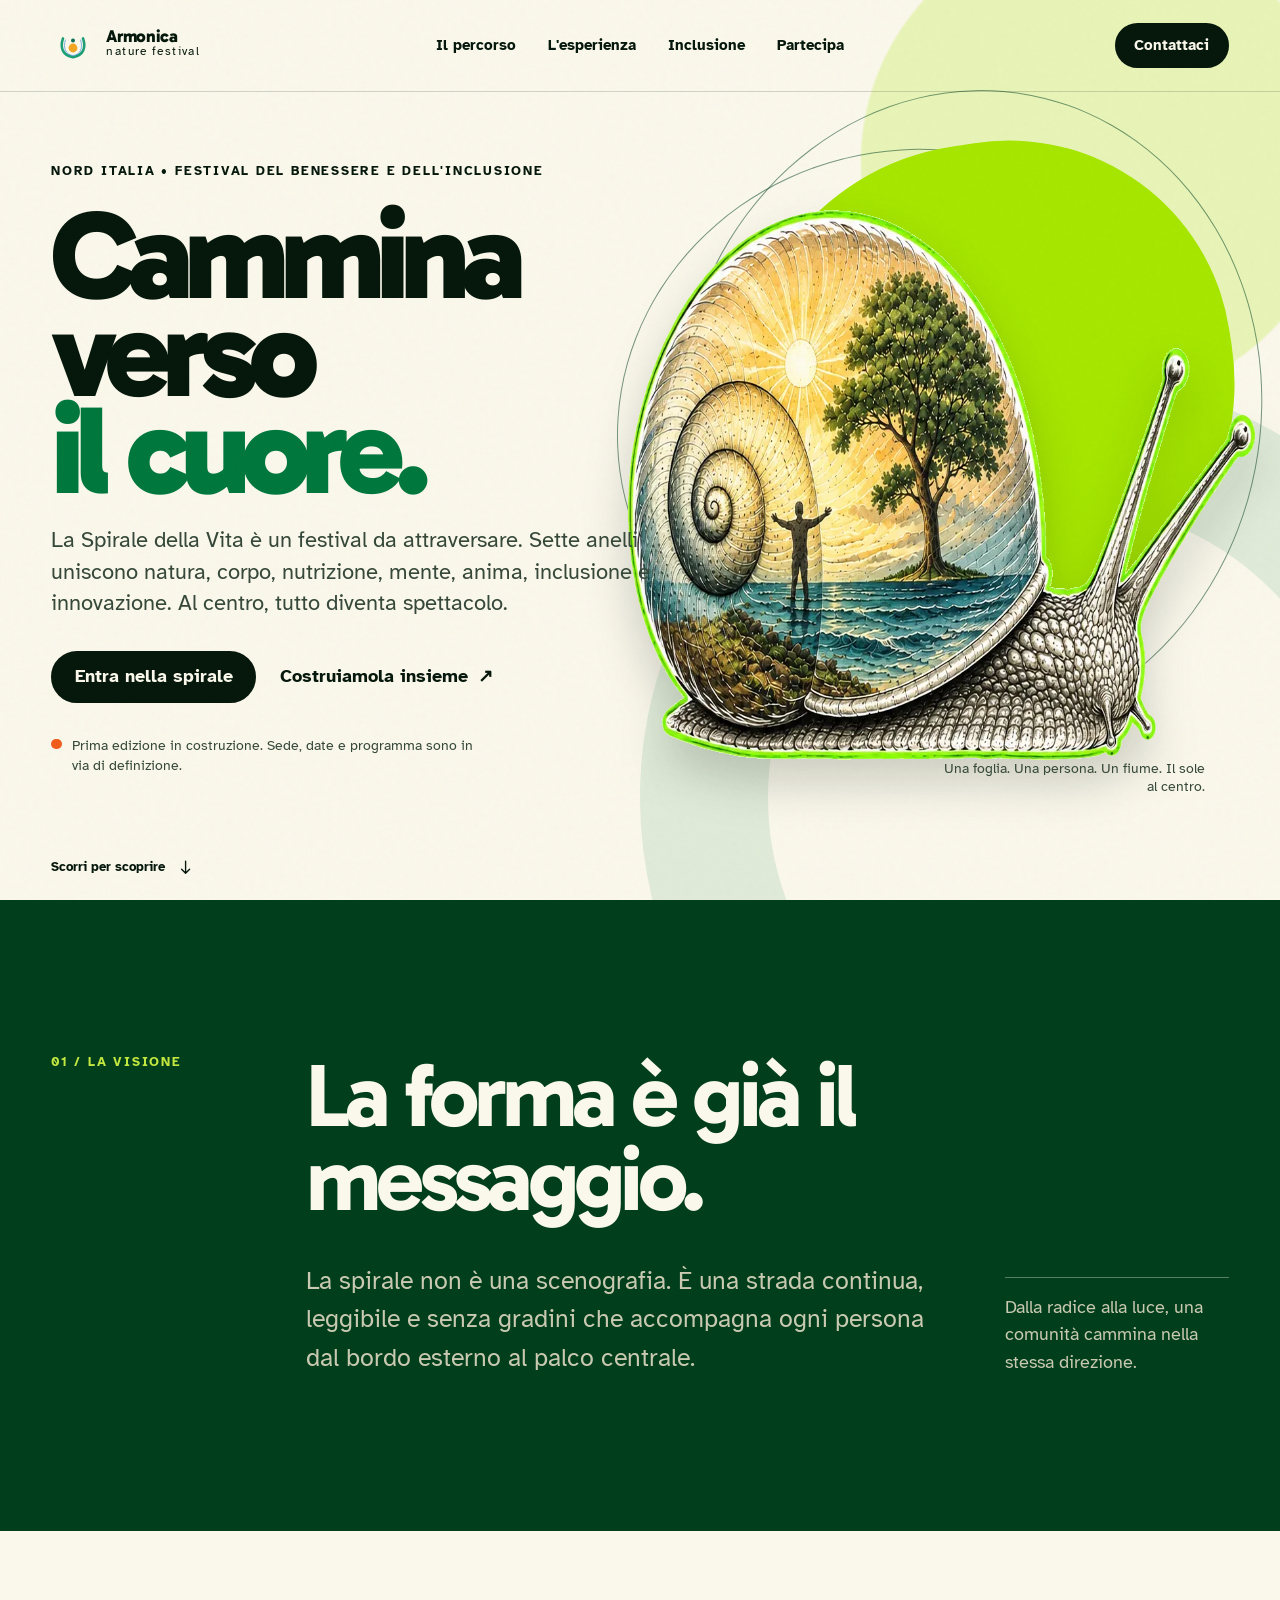
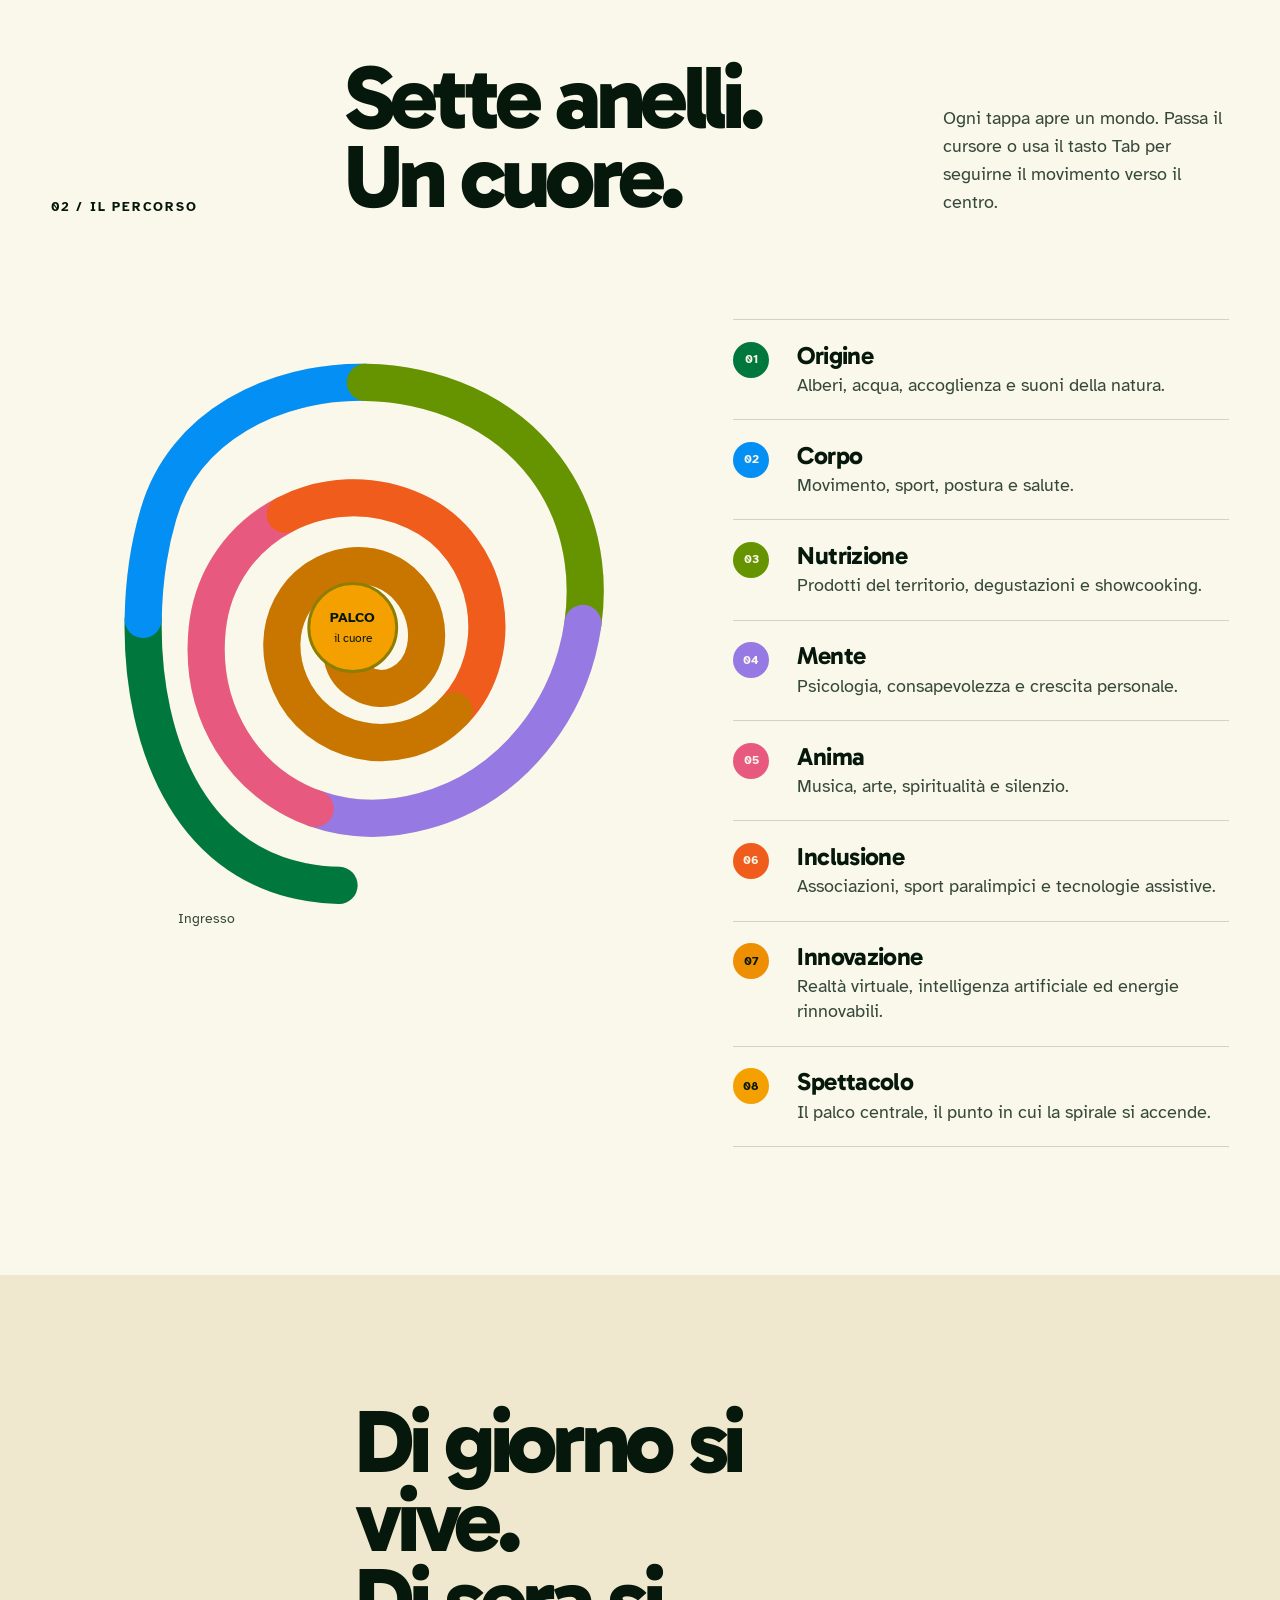
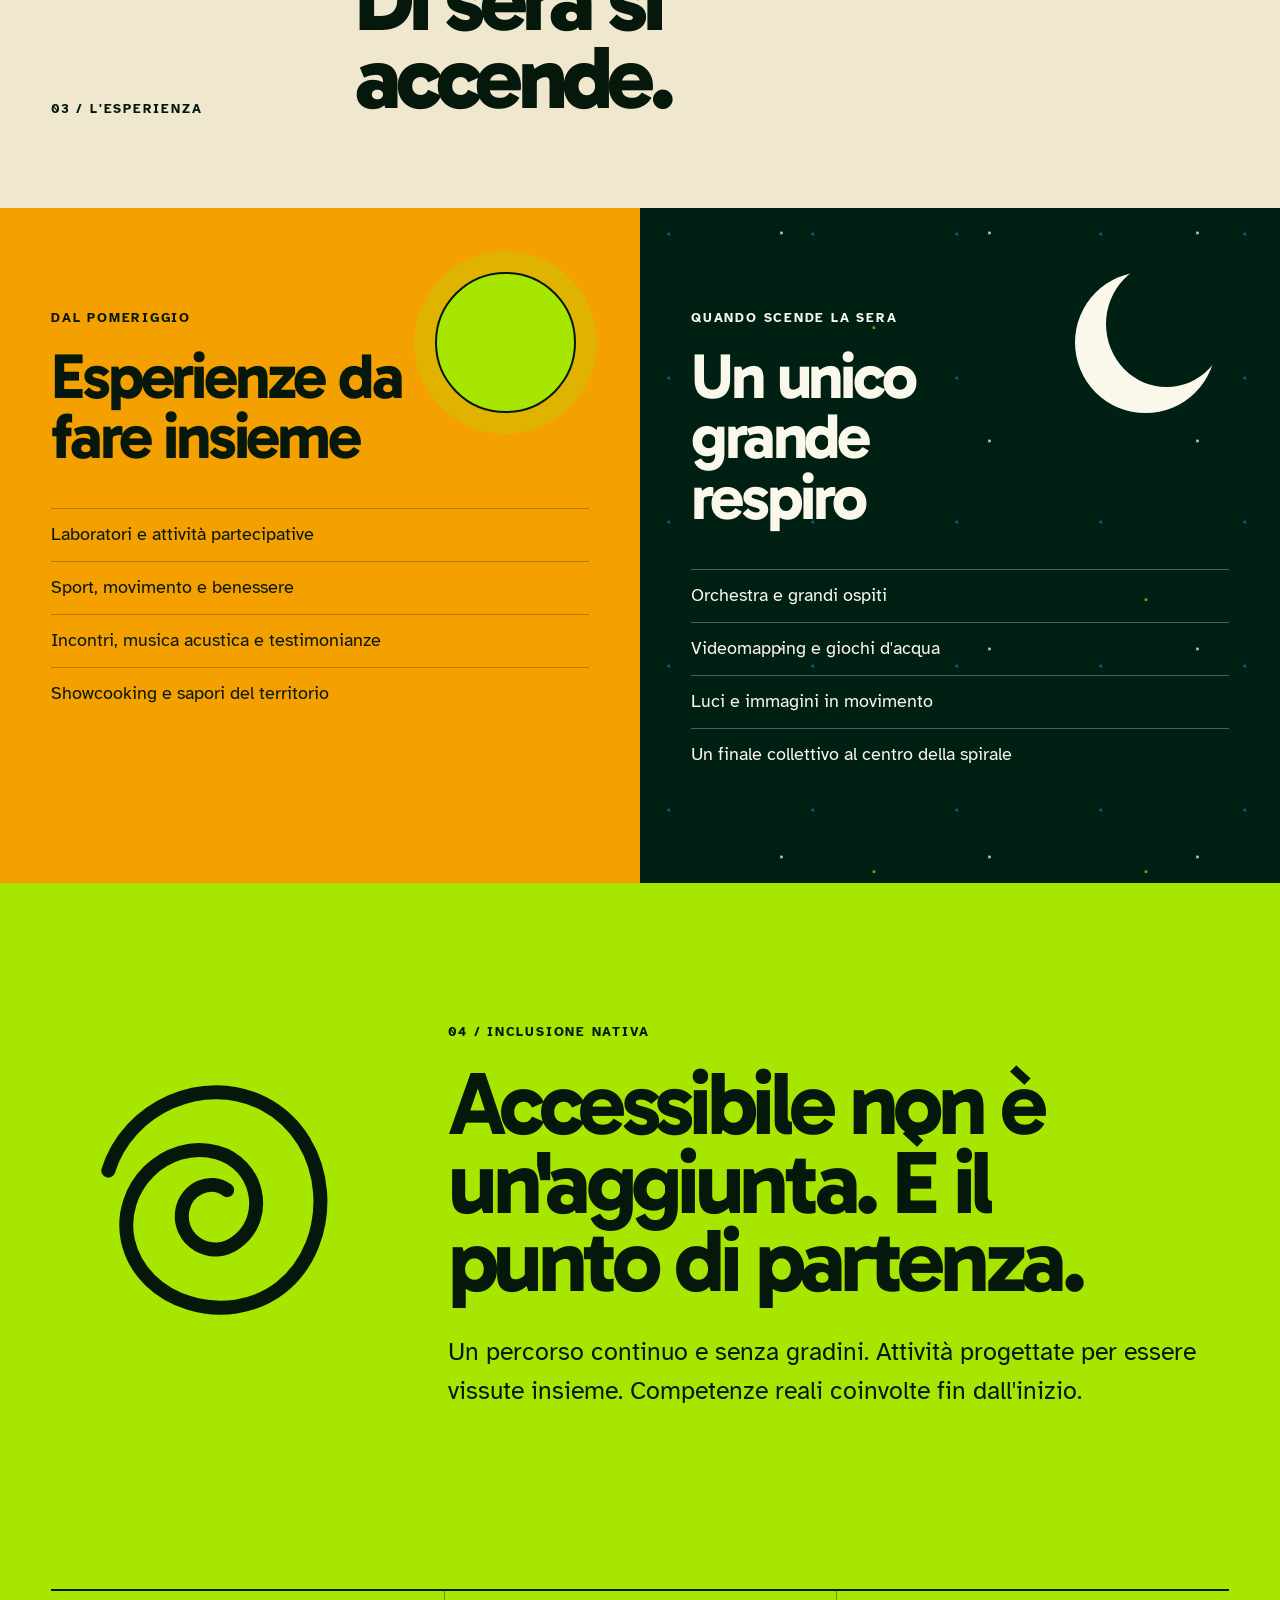
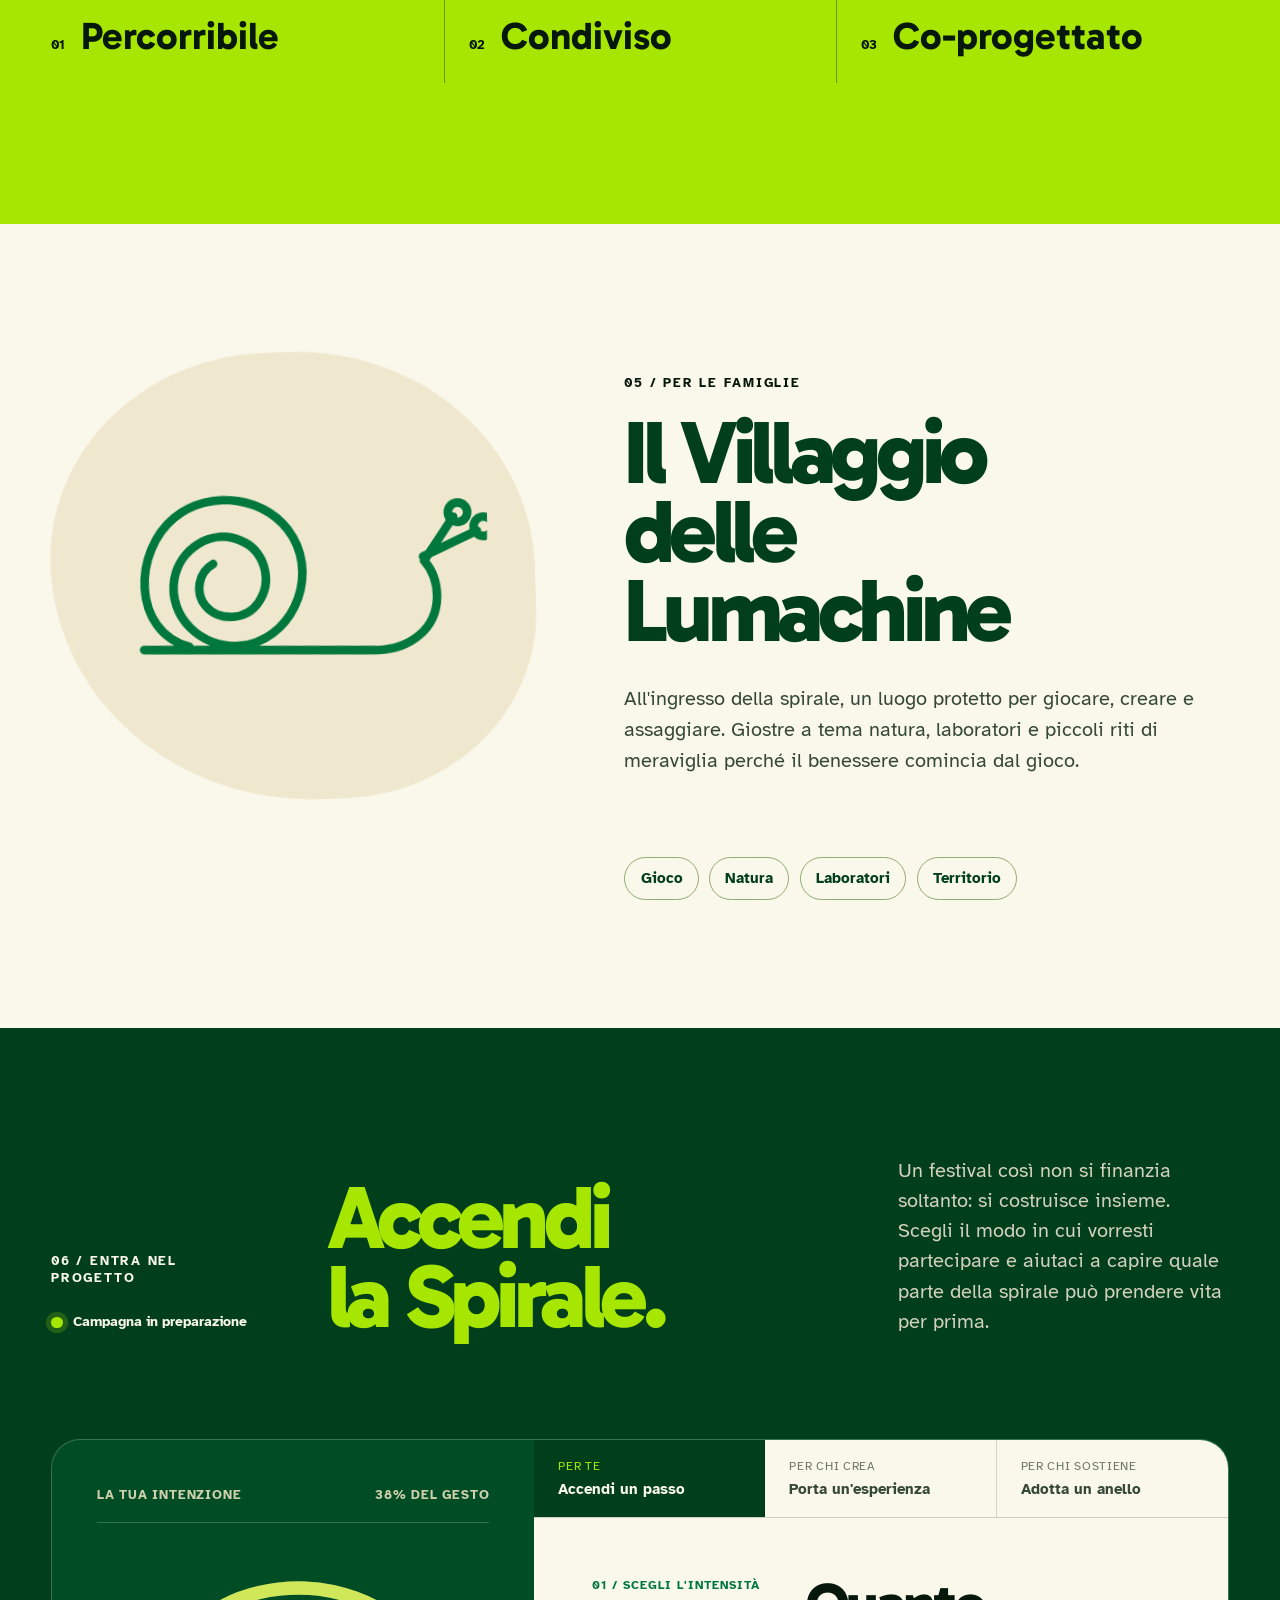
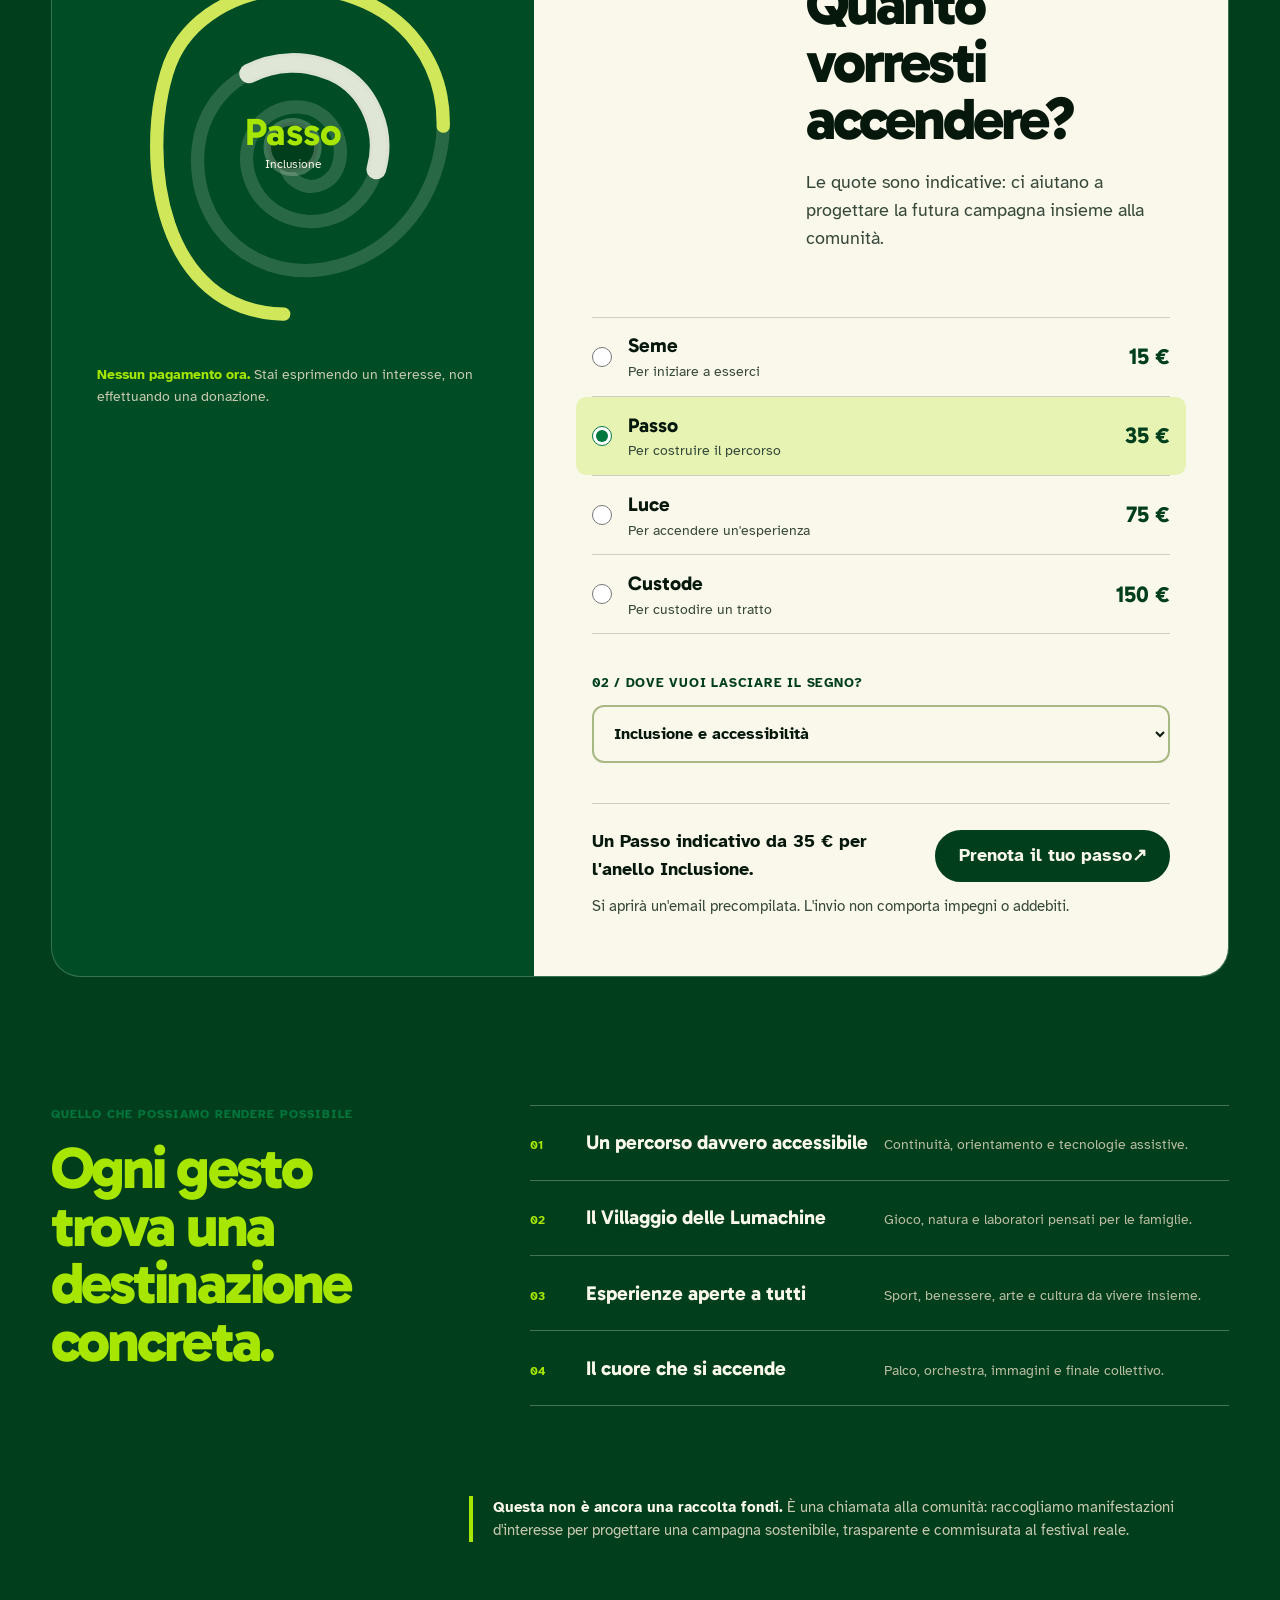
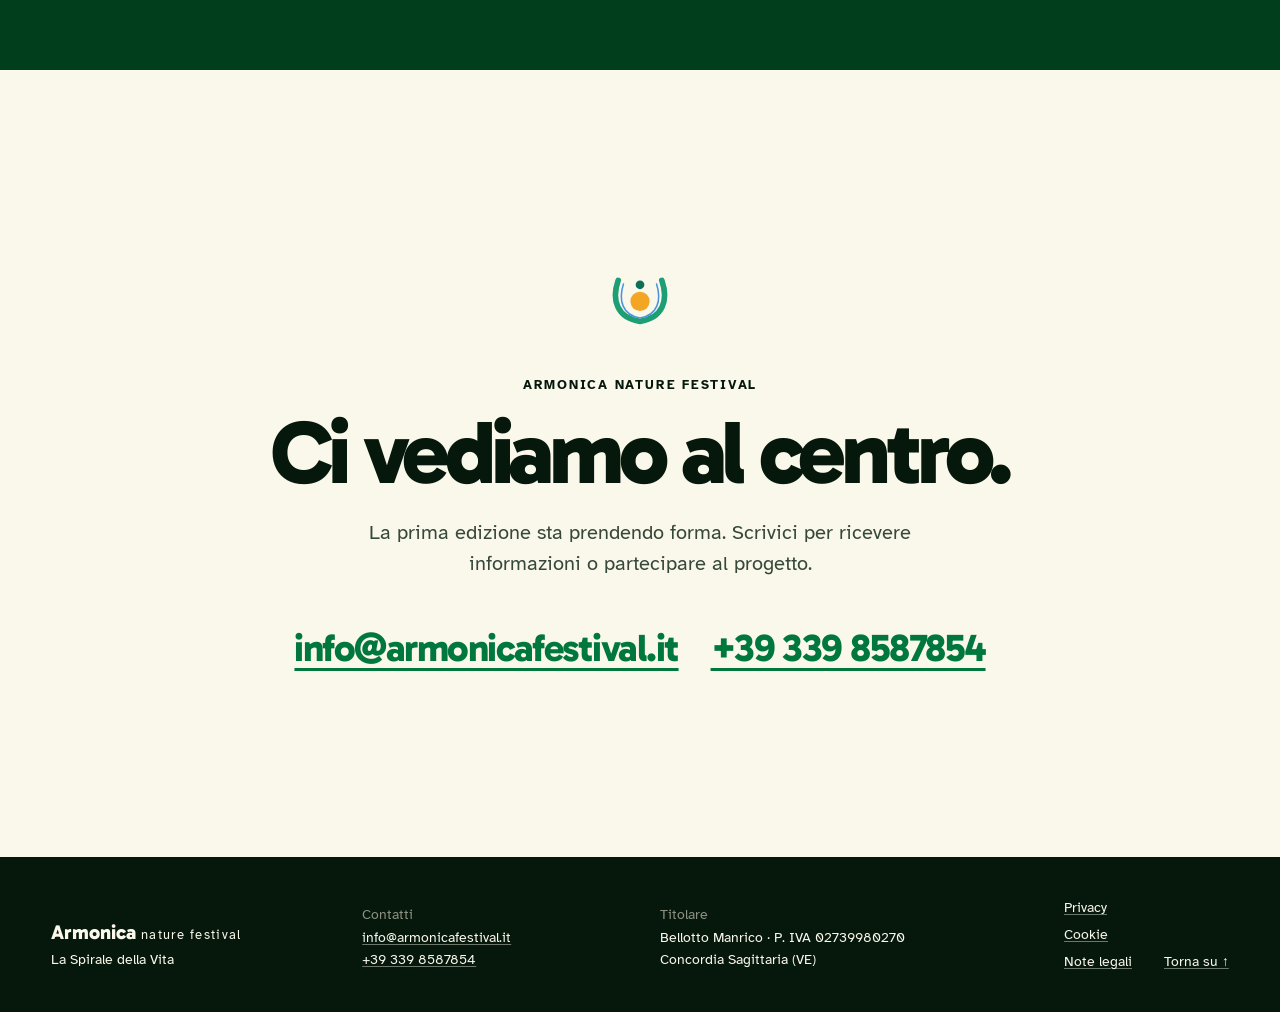
==== commit a973b738: "Expand participation experience and add legal pages" ====
--- a/index.html
+++ b/index.html
@@ -40,7 +40,7 @@
         <a href="#percorso">Il percorso</a>
         <a href="#esperienza">L'esperienza</a>
         <a href="#inclusione">Inclusione</a>
-        <a href="#partner">Partner</a>
+        <a href="#partner">Partecipa</a>
       </nav>
 
       <a class="button button--compact" href="mailto:info@armonicafestival.it?subject=Armonica%20Nature%20Festival%20-%20Richiesta%20informazioni">
@@ -229,25 +229,202 @@
         </ul>
       </section>
 
-      <section class="partnership" id="partner" aria-labelledby="partner-title">
-        <div class="partnership__heading">
-          <p class="section-index">06 / Entra nel progetto</p>
-          <h2 id="partner-title">Ogni anello ha bisogno di chi lo rende vero.</h2>
-        </div>
-        <div class="partnership__copy">
-          <p>
-            Istituzioni, associazioni, scuole, realtà del territorio e imprese possono dare forma alla spirale con attività, competenze, servizi e sostegno.
-          </p>
-          <a class="button button--light" href="mailto:info@armonicafestival.it?subject=Armonica%20Nature%20Festival%20-%20Proposta%20di%20collaborazione">
-            Proponi una collaborazione
-          </a>
-        </div>
-        <div class="partnership__roles" aria-label="Modalità di partecipazione">
-          <p>Partner di contenuto</p>
-          <p>Partner per l'accessibilità</p>
-          <p>Sponsor di un anello</p>
-          <p>Istituzioni e territorio</p>
-        </div>
+      <section class="ignite" id="partner" aria-labelledby="partner-title">
+        <header class="ignite__intro">
+          <div>
+            <p class="section-index">06 / Entra nel progetto</p>
+            <p class="ignite__phase"><span aria-hidden="true"></span> Campagna in preparazione</p>
+          </div>
+          <h2 id="partner-title">Accendi<br />la Spirale.</h2>
+          <p class="ignite__lead">
+            Un festival così non si finanzia soltanto: si costruisce insieme. Scegli il modo in cui vorresti partecipare e aiutaci a capire quale parte della spirale può prendere vita per prima.
+          </p>
+        </header>
+
+        <div class="ignite__experience">
+          <aside class="ignite__visual" aria-label="Rappresentazione della parte di spirale scelta">
+            <div class="ignite__visual-topline">
+              <span>La tua intenzione</span>
+              <span data-ignite-progress-label>38% del gesto</span>
+            </div>
+            <div class="ignite__spiral-wrap">
+              <svg class="ignite__spiral" viewBox="0 0 620 620" role="img" aria-labelledby="ignite-spiral-title ignite-spiral-desc">
+                <title id="ignite-spiral-title">La tua scelta nella Spirale della Vita</title>
+                <desc id="ignite-spiral-desc">La spirale evidenzia l'anello che vuoi sostenere e l'intensità indicativa del gesto.</desc>
+                <path class="ignite__spiral-base" pathLength="100" d="M295 580C98 575 70 335 110 200C155 42 406 18 506 152C595 270 533 463 381 504C253 539 147 442 160 317C171 212 282 155 373 197C455 234 471 349 407 407C355 455 271 435 245 374C220 317 252 260 306 253C356 247 393 293 383 339C376 372 342 388 317 372C296 360 292 334 305 319" />
+                <path class="ignite__spiral-progress" data-ignite-progress pathLength="100" d="M295 580C98 575 70 335 110 200C155 42 406 18 506 152C595 270 533 463 381 504C253 539 147 442 160 317C171 212 282 155 373 197C455 234 471 349 407 407C355 455 271 435 245 374C220 317 252 260 306 253C356 247 393 293 383 339C376 372 342 388 317 372C296 360 292 334 305 319" />
+                <path class="ignite__spiral-segment ignite__spiral-segment--01" data-ignite-segment="origine" pathLength="100" d="M295 580C98 575 70 335 110 200C155 42 406 18 506 152C595 270 533 463 381 504C253 539 147 442 160 317C171 212 282 155 373 197C455 234 471 349 407 407C355 455 271 435 245 374C220 317 252 260 306 253C356 247 393 293 383 339C376 372 342 388 317 372C296 360 292 334 305 319" />
+                <path class="ignite__spiral-segment ignite__spiral-segment--02" data-ignite-segment="corpo" pathLength="100" d="M295 580C98 575 70 335 110 200C155 42 406 18 506 152C595 270 533 463 381 504C253 539 147 442 160 317C171 212 282 155 373 197C455 234 471 349 407 407C355 455 271 435 245 374C220 317 252 260 306 253C356 247 393 293 383 339C376 372 342 388 317 372C296 360 292 334 305 319" />
+                <path class="ignite__spiral-segment ignite__spiral-segment--03" data-ignite-segment="nutrizione" pathLength="100" d="M295 580C98 575 70 335 110 200C155 42 406 18 506 152C595 270 533 463 381 504C253 539 147 442 160 317C171 212 282 155 373 197C455 234 471 349 407 407C355 455 271 435 245 374C220 317 252 260 306 253C356 247 393 293 383 339C376 372 342 388 317 372C296 360 292 334 305 319" />
+                <path class="ignite__spiral-segment ignite__spiral-segment--04" data-ignite-segment="mente" pathLength="100" d="M295 580C98 575 70 335 110 200C155 42 406 18 506 152C595 270 533 463 381 504C253 539 147 442 160 317C171 212 282 155 373 197C455 234 471 349 407 407C355 455 271 435 245 374C220 317 252 260 306 253C356 247 393 293 383 339C376 372 342 388 317 372C296 360 292 334 305 319" />
+                <path class="ignite__spiral-segment ignite__spiral-segment--05" data-ignite-segment="anima" pathLength="100" d="M295 580C98 575 70 335 110 200C155 42 406 18 506 152C595 270 533 463 381 504C253 539 147 442 160 317C171 212 282 155 373 197C455 234 471 349 407 407C355 455 271 435 245 374C220 317 252 260 306 253C356 247 393 293 383 339C376 372 342 388 317 372C296 360 292 334 305 319" />
+                <path class="ignite__spiral-segment ignite__spiral-segment--06" data-ignite-segment="inclusione" pathLength="100" d="M295 580C98 575 70 335 110 200C155 42 406 18 506 152C595 270 533 463 381 504C253 539 147 442 160 317C171 212 282 155 373 197C455 234 471 349 407 407C355 455 271 435 245 374C220 317 252 260 306 253C356 247 393 293 383 339C376 372 342 388 317 372C296 360 292 334 305 319" />
+                <path class="ignite__spiral-segment ignite__spiral-segment--07" data-ignite-segment="innovazione" pathLength="100" d="M295 580C98 575 70 335 110 200C155 42 406 18 506 152C595 270 533 463 381 504C253 539 147 442 160 317C171 212 282 155 373 197C455 234 471 349 407 407C355 455 271 435 245 374C220 317 252 260 306 253C356 247 393 293 383 339C376 372 342 388 317 372C296 360 292 334 305 319" />
+                <circle class="ignite__spiral-heart" data-ignite-segment="spettacolo" cx="309" cy="316" r="40" />
+              </svg>
+              <div class="ignite__visual-summary" aria-hidden="true">
+                <strong data-ignite-visual-title>Passo</strong>
+                <span data-ignite-visual-ring>Inclusione</span>
+              </div>
+            </div>
+            <p class="ignite__visual-note"><strong>Nessun pagamento ora.</strong> Stai esprimendo un interesse, non effettuando una donazione.</p>
+          </aside>
+
+          <div class="ignite__builder">
+            <div class="ignite__tabs" role="tablist" aria-label="Come vuoi partecipare">
+              <button class="ignite__tab" id="tab-supporter" type="button" role="tab" aria-selected="true" aria-controls="panel-supporter" tabindex="0" data-ignite-tab="supporter">
+                <span>Per te</span> Accendi un passo
+              </button>
+              <button class="ignite__tab" id="tab-community" type="button" role="tab" aria-selected="false" aria-controls="panel-community" tabindex="-1" data-ignite-tab="community">
+                <span>Per chi crea</span> Porta un'esperienza
+              </button>
+              <button class="ignite__tab" id="tab-partner" type="button" role="tab" aria-selected="false" aria-controls="panel-partner" tabindex="-1" data-ignite-tab="partner">
+                <span>Per chi sostiene</span> Adotta un anello
+              </button>
+            </div>
+
+            <div class="ignite__panel" id="panel-supporter" role="tabpanel" aria-labelledby="tab-supporter" data-ignite-panel="supporter">
+              <div class="ignite__panel-heading">
+                <p class="ignite__step">01 / Scegli l'intensità</p>
+                <h3>Quanto vorresti accendere?</h3>
+                <p>Le quote sono indicative: ci aiutano a progettare la futura campagna insieme alla comunità.</p>
+              </div>
+              <fieldset class="ignite__levels">
+                <legend class="sr-only">Livello di sostegno indicativo</legend>
+                <label class="ignite__level">
+                  <input type="radio" name="support-level" value="Seme" data-amount="15" data-progress="18" />
+                  <span><strong>Seme</strong><small>Per iniziare a esserci</small></span><b>15 €</b>
+                </label>
+                <label class="ignite__level">
+                  <input type="radio" name="support-level" value="Passo" data-amount="35" data-progress="38" checked />
+                  <span><strong>Passo</strong><small>Per costruire il percorso</small></span><b>35 €</b>
+                </label>
+                <label class="ignite__level">
+                  <input type="radio" name="support-level" value="Luce" data-amount="75" data-progress="66" />
+                  <span><strong>Luce</strong><small>Per accendere un'esperienza</small></span><b>75 €</b>
+                </label>
+                <label class="ignite__level">
+                  <input type="radio" name="support-level" value="Custode" data-amount="150" data-progress="100" />
+                  <span><strong>Custode</strong><small>Per custodire un tratto</small></span><b>150 €</b>
+                </label>
+              </fieldset>
+
+              <div class="ignite__choice">
+                <label for="support-ring">02 / Dove vuoi lasciare il segno?</label>
+                <select id="support-ring" data-ignite-ring>
+                  <option value="origine">Origine e natura</option>
+                  <option value="corpo">Corpo e movimento</option>
+                  <option value="nutrizione">Nutrizione e territorio</option>
+                  <option value="mente">Mente e consapevolezza</option>
+                  <option value="anima">Anima, musica e arte</option>
+                  <option value="inclusione" selected>Inclusione e accessibilità</option>
+                  <option value="innovazione">Innovazione sostenibile</option>
+                  <option value="spettacolo">Spettacolo finale</option>
+                </select>
+              </div>
+
+              <div class="ignite__action">
+                <p data-interest-summary aria-live="polite">Un Passo indicativo da 35 € per l'anello Inclusione.</p>
+                <a class="button button--ignite" data-interest-cta href="mailto:info@armonicafestival.it">Prenota il tuo passo <span aria-hidden="true">↗</span></a>
+                <small>Si aprirà un'email precompilata. L'invio non comporta impegni o addebiti.</small>
+              </div>
+            </div>
+
+            <div class="ignite__panel" id="panel-community" role="tabpanel" aria-labelledby="tab-community" data-ignite-panel="community" hidden>
+              <div class="ignite__panel-heading">
+                <p class="ignite__step">01 / Raccontaci cosa porti</p>
+                <h3>Trasforma un talento in esperienza.</h3>
+                <p>Associazioni, scuole, artisti, professionisti e realtà locali possono co-progettare un'attività.</p>
+              </div>
+              <div class="ignite__choice-grid">
+                <div class="ignite__choice">
+                  <label for="experience-type">La tua proposta</label>
+                  <select id="experience-type" data-experience-type>
+                    <option>Laboratorio partecipativo</option>
+                    <option>Attività sportiva o motoria</option>
+                    <option>Incontro o testimonianza</option>
+                    <option>Performance artistica</option>
+                    <option>Esperienza gastronomica</option>
+                    <option>Soluzione per l'accessibilità</option>
+                  </select>
+                </div>
+                <div class="ignite__choice">
+                  <label for="community-ring">L'anello più vicino</label>
+                  <select id="community-ring" data-ignite-ring>
+                    <option value="origine">Origine e natura</option>
+                    <option value="corpo">Corpo e movimento</option>
+                    <option value="nutrizione">Nutrizione e territorio</option>
+                    <option value="mente">Mente e consapevolezza</option>
+                    <option value="anima" selected>Anima, musica e arte</option>
+                    <option value="inclusione">Inclusione e accessibilità</option>
+                    <option value="innovazione">Innovazione sostenibile</option>
+                    <option value="spettacolo">Spettacolo finale</option>
+                  </select>
+                </div>
+              </div>
+              <div class="ignite__action">
+                <p data-interest-summary aria-live="polite">Una proposta di Laboratorio partecipativo per l'anello Anima.</p>
+                <a class="button button--ignite" data-interest-cta href="mailto:info@armonicafestival.it">Proponi l'esperienza <span aria-hidden="true">↗</span></a>
+                <small>Ti risponderemo per approfondire fattibilità, spazi e modalità di collaborazione.</small>
+              </div>
+            </div>
+
+            <div class="ignite__panel" id="panel-partner" role="tabpanel" aria-labelledby="tab-partner" data-ignite-panel="partner" hidden>
+              <div class="ignite__panel-heading">
+                <p class="ignite__step">01 / Scegli il tuo impatto</p>
+                <h3>Dai struttura a un intero anello.</h3>
+                <p>Imprese, fondazioni e istituzioni possono sostenere un ambito, mettere a disposizione servizi o aprire connessioni sul territorio.</p>
+              </div>
+              <div class="ignite__choice-grid">
+                <div class="ignite__choice">
+                  <label for="partner-type">Come vuoi contribuire?</label>
+                  <select id="partner-type" data-partner-type>
+                    <option>Sostegno economico</option>
+                    <option>Servizi o forniture</option>
+                    <option>Patrocinio e territorio</option>
+                    <option>Competenze per l'accessibilità</option>
+                    <option>Media partnership</option>
+                  </select>
+                </div>
+                <div class="ignite__choice">
+                  <label for="partner-ring">Quale ambito senti tuo?</label>
+                  <select id="partner-ring" data-ignite-ring>
+                    <option value="origine">Origine e natura</option>
+                    <option value="corpo">Corpo e movimento</option>
+                    <option value="nutrizione">Nutrizione e territorio</option>
+                    <option value="mente">Mente e consapevolezza</option>
+                    <option value="anima">Anima, musica e arte</option>
+                    <option value="inclusione" selected>Inclusione e accessibilità</option>
+                    <option value="innovazione">Innovazione sostenibile</option>
+                    <option value="spettacolo">Spettacolo finale</option>
+                  </select>
+                </div>
+              </div>
+              <div class="ignite__action">
+                <p data-interest-summary aria-live="polite">Una possibile collaborazione per l'anello Inclusione: Sostegno economico.</p>
+                <a class="button button--ignite" data-interest-cta href="mailto:info@armonicafestival.it">Apri il dialogo <span aria-hidden="true">↗</span></a>
+                <small>Costruiremo insieme un perimetro trasparente e coerente con i valori del festival.</small>
+              </div>
+            </div>
+          </div>
+        </div>
+
+        <div class="ignite__destinations" aria-labelledby="destinations-title">
+          <div>
+            <p class="ignite__step">Quello che possiamo rendere possibile</p>
+            <h3 id="destinations-title">Ogni gesto trova una destinazione concreta.</h3>
+          </div>
+          <ol>
+            <li><span>01</span><strong>Un percorso davvero accessibile</strong><small>Continuità, orientamento e tecnologie assistive.</small></li>
+            <li><span>02</span><strong>Il Villaggio delle Lumachine</strong><small>Gioco, natura e laboratori pensati per le famiglie.</small></li>
+            <li><span>03</span><strong>Esperienze aperte a tutti</strong><small>Sport, benessere, arte e cultura da vivere insieme.</small></li>
+            <li><span>04</span><strong>Il cuore che si accende</strong><small>Palco, orchestra, immagini e finale collettivo.</small></li>
+          </ol>
+        </div>
+
+        <p class="ignite__disclaimer">
+          <strong>Questa non è ancora una raccolta fondi.</strong> È una chiamata alla comunità: raccogliamo manifestazioni d'interesse per progettare una campagna sostenibile, trasparente e commisurata al festival reale.
+        </p>
       </section>
 
       <section class="finale" aria-labelledby="finale-title">
@@ -255,7 +432,10 @@
         <p class="eyebrow">Armonica Nature Festival</p>
         <h2 id="finale-title">Ci vediamo al centro.</h2>
         <p>La prima edizione sta prendendo forma. Scrivici per ricevere informazioni o partecipare al progetto.</p>
-        <a class="finale__email" href="mailto:info@armonicafestival.it">info@armonicafestival.it</a>
+        <div class="finale__contacts">
+          <a href="mailto:info@armonicafestival.it">info@armonicafestival.it</a>
+          <a href="tel:+393398587854">+39 339 8587854</a>
+        </div>
       </section>
     </main>
 
@@ -265,14 +445,21 @@
         <p>La Spirale della Vita</p>
       </div>
       <div>
-        <p>Ideatore e Direttore artistico</p>
-        <p>Bellotto Manrico</p>
+        <p>Contatti</p>
+        <p><a href="mailto:info@armonicafestival.it">info@armonicafestival.it</a></p>
+        <p><a href="tel:+393398587854">+39 339 8587854</a></p>
       </div>
       <div>
-        <p>Progetto in sviluppo</p>
-        <p>Sede, date e programma in via di definizione</p>
+        <p>Titolare</p>
+        <p>Bellotto Manrico · P. IVA 02739980270</p>
+        <p>Concordia Sagittaria (VE)</p>
       </div>
-      <a href="#inizio">Torna su ↑</a>
+      <nav class="site-footer__legal" aria-label="Informazioni legali">
+        <a href="privacy.html">Privacy</a>
+        <a href="cookie.html">Cookie</a>
+        <a href="note-legali.html">Note legali</a>
+      </nav>
+      <a class="site-footer__back" href="#inizio">Torna su ↑</a>
     </footer>
 
     <script src="script.js" defer></script>
--- a/styles.css
+++ b/styles.css
@@ -464,7 +464,7 @@
 .section-heading h2,
 .day-night__intro h2,
 .families h2,
-.partnership h2,
+.ignite h2,
 .finale h2 {
   margin: 0;
   font-family: var(--display);
@@ -857,48 +857,482 @@
   font-weight: 700;
 }
 
-.partnership {
-  display: grid;
-  grid-template-columns: minmax(0, 1.25fr) minmax(18rem, 0.75fr);
-  gap: clamp(3rem, 7vw, 8rem);
-  padding: clamp(6rem, 11vw, 10rem) var(--page-pad);
+.sr-only {
+  position: absolute;
+  width: 1px;
+  height: 1px;
+  padding: 0;
+  margin: -1px;
+  overflow: hidden;
+  clip: rect(0, 0, 0, 0);
+  white-space: nowrap;
+  border: 0;
+}
+
+[hidden] {
+  display: none !important;
+}
+
+.ignite {
+  padding: clamp(6rem, 10vw, 10rem) var(--page-pad);
   color: var(--paper);
-  background: var(--green);
-}
-
-.partnership h2 {
-  max-width: 11ch;
-  margin-top: 1.5rem;
-}
-
-.partnership__copy {
-  align-self: end;
-}
-
-.partnership__copy p {
+  background: var(--green-dark);
+}
+
+.ignite__intro {
+  display: grid;
+  grid-template-columns: minmax(10rem, 0.48fr) minmax(24rem, 1.15fr) minmax(18rem, 0.75fr);
+  gap: clamp(2rem, 5vw, 6rem);
+  align-items: end;
+  margin-bottom: clamp(4rem, 8vw, 7.5rem);
+}
+
+.ignite__intro h2 {
+  max-width: 8ch;
+  color: var(--lime);
+}
+
+.ignite__phase {
+  display: inline-flex;
+  gap: 0.65rem;
+  align-items: center;
+  margin: 1.5rem 0 0;
+  font-size: 0.88rem;
+  font-weight: 700;
+}
+
+.ignite__phase span {
+  width: 0.72rem;
+  height: 0.72rem;
+  border-radius: 50%;
+  background: var(--lime);
+  box-shadow: 0 0 0 0.32rem color-mix(in oklch, var(--lime) 20%, transparent);
+}
+
+.ignite__lead {
   max-width: 38ch;
-  margin: 0 0 2rem;
-  color: color-mix(in oklch, var(--paper) 88%, var(--green));
-  font-size: 1.3rem;
-}
-
-.partnership__roles {
+  margin: 0;
+  color: color-mix(in oklch, var(--paper) 82%, var(--green-dark));
+  font-size: 1.22rem;
+}
+
+.ignite__experience {
+  display: grid;
+  grid-template-columns: minmax(21rem, 0.82fr) minmax(33rem, 1.18fr);
+  align-items: start;
+  border: 1px solid color-mix(in oklch, var(--paper) 22%, transparent);
+  border-radius: calc(var(--radius) * 1.35);
+  overflow: clip;
+  background: color-mix(in oklch, var(--green) 28%, var(--green-dark));
+}
+
+.ignite__visual {
+  position: sticky;
+  top: 1.5rem;
+  min-width: 0;
+  padding: clamp(1.5rem, 3.5vw, 3rem);
+}
+
+.ignite__visual-topline {
+  display: flex;
+  justify-content: space-between;
+  gap: 1.5rem;
+  padding-bottom: 1rem;
+  border-bottom: 1px solid color-mix(in oklch, var(--paper) 22%, transparent);
+  color: color-mix(in oklch, var(--paper) 74%, var(--green));
+  font-size: 0.82rem;
+  font-weight: 700;
+  letter-spacing: 0.06em;
+  text-transform: uppercase;
+}
+
+.ignite__spiral-wrap {
+  position: relative;
+  display: grid;
+  place-items: center;
+  width: min(100%, 38rem);
+  margin: 1.5rem auto;
+  aspect-ratio: 1;
+}
+
+.ignite__spiral {
+  grid-area: 1 / 1;
+  width: 100%;
+  height: 100%;
+  overflow: visible;
+}
+
+.ignite__spiral-base,
+.ignite__spiral-progress,
+.ignite__spiral-segment {
+  fill: none;
+  stroke-linecap: round;
+  stroke-linejoin: round;
+}
+
+.ignite__spiral-base {
+  stroke: color-mix(in oklch, var(--paper) 16%, transparent);
+  stroke-width: 21;
+}
+
+.ignite__spiral-progress {
+  stroke: color-mix(in oklch, var(--lime) 72%, var(--paper));
+  stroke-width: 21;
+  stroke-dasharray: 38 62;
+  transition: stroke-dasharray 650ms var(--ease-out);
+}
+
+.ignite__spiral-segment {
+  opacity: 0;
+  stroke: var(--paper);
+  stroke-width: 31;
+  stroke-dasharray: 11 89;
+  transition: opacity 220ms var(--ease-out), stroke-width 220ms var(--ease-out);
+}
+
+.ignite__spiral-segment--01 { stroke-dashoffset: 0; }
+.ignite__spiral-segment--02 { stroke-dashoffset: -13; }
+.ignite__spiral-segment--03 { stroke-dashoffset: -26; }
+.ignite__spiral-segment--04 { stroke-dashoffset: -39; }
+.ignite__spiral-segment--05 { stroke-dashoffset: -52; }
+.ignite__spiral-segment--06 { stroke-dashoffset: -65; }
+.ignite__spiral-segment--07 { stroke-dashoffset: -78; }
+
+.ignite__spiral-segment.is-active {
+  opacity: 0.88;
+}
+
+.ignite__spiral-heart {
+  fill: var(--green-dark);
+  stroke: color-mix(in oklch, var(--paper) 24%, transparent);
+  stroke-width: 12;
+  transition: fill 220ms var(--ease-out), stroke 220ms var(--ease-out);
+}
+
+.ignite__spiral-heart.is-active {
+  fill: var(--lime);
+  stroke: var(--paper);
+}
+
+.ignite__visual-summary {
+  grid-area: 1 / 1;
+  z-index: 1;
+  display: flex;
+  flex-direction: column;
+  align-items: center;
+  width: 8.5rem;
+  text-align: center;
+  pointer-events: none;
+}
+
+.ignite__visual-summary strong {
+  color: var(--lime);
+  font-family: var(--display);
+  font-size: clamp(1.6rem, 3vw, 2.5rem);
+  line-height: 1;
+}
+
+.ignite__visual-summary span {
+  margin-top: 0.35rem;
+  color: var(--paper);
+  font-size: 0.78rem;
+  line-height: 1.2;
+}
+
+.ignite__visual-note {
+  max-width: 43ch;
+  margin: 0;
+  color: color-mix(in oklch, var(--paper) 78%, var(--green-dark));
+  font-size: 0.9rem;
+}
+
+.ignite__visual-note strong {
+  color: var(--lime);
+}
+
+.ignite__builder {
+  min-width: 0;
+  min-height: 48rem;
+  color: var(--ink);
+  background: var(--paper);
+}
+
+.ignite__tabs {
+  display: grid;
+  grid-template-columns: repeat(3, 1fr);
+  border-bottom: 1px solid color-mix(in oklch, var(--ink) 18%, transparent);
+}
+
+.ignite__tab {
+  min-width: 0;
+  padding: 1.25rem clamp(0.8rem, 2vw, 1.5rem);
+  border: 0;
+  border-right: 1px solid color-mix(in oklch, var(--ink) 16%, transparent);
+  color: var(--ink-soft);
+  background: transparent;
+  font: 700 0.96rem/1.15 var(--body);
+  text-align: left;
+  cursor: pointer;
+  transition: color 180ms var(--ease-out), background-color 180ms var(--ease-out);
+}
+
+.ignite__tab:last-child {
+  border-right: 0;
+}
+
+.ignite__tab span {
+  display: block;
+  margin-bottom: 0.38rem;
+  color: color-mix(in oklch, var(--ink-soft) 70%, var(--paper));
+  font-size: 0.72rem;
+  font-weight: 400;
+  letter-spacing: 0.06em;
+  text-transform: uppercase;
+}
+
+.ignite__tab:hover {
+  color: var(--green-dark);
+  background: var(--paper-deep);
+}
+
+.ignite__tab[aria-selected="true"] {
+  color: var(--paper);
+  background: var(--green-dark);
+}
+
+.ignite__tab[aria-selected="true"] span {
+  color: var(--lime);
+}
+
+.ignite__panel {
+  padding: clamp(2rem, 4.5vw, 4.5rem);
+}
+
+.ignite__panel-heading {
+  display: grid;
+  grid-template-columns: minmax(8rem, 0.5fr) minmax(16rem, 1fr);
+  column-gap: 2rem;
+}
+
+.ignite__step {
+  margin: 0;
+  color: var(--green);
+  font-size: 0.78rem;
+  font-weight: 700;
+  letter-spacing: 0.08em;
+  text-transform: uppercase;
+}
+
+.ignite__panel-heading h3,
+.ignite__destinations h3 {
+  margin: 0;
+  font-family: var(--display);
+  font-size: clamp(2.2rem, 4.6vw, 4.4rem);
+  font-weight: 800;
+  letter-spacing: -0.05em;
+  line-height: 0.98;
+}
+
+.ignite__panel-heading > p:last-child {
+  grid-column: 2;
+  max-width: 43ch;
+  margin: 1.25rem 0 0;
+  color: var(--ink-soft);
+}
+
+.ignite__levels {
+  margin: clamp(2.5rem, 5vw, 4rem) 0 0;
+  padding: 0;
+  border: 0;
+  border-top: 1px solid color-mix(in oklch, var(--ink) 18%, transparent);
+}
+
+.ignite__level {
+  position: relative;
+  display: grid;
+  grid-template-columns: auto 1fr auto;
+  gap: 1rem;
+  align-items: center;
+  min-height: 4.7rem;
+  padding: 0.8rem 0;
+  border-bottom: 1px solid color-mix(in oklch, var(--ink) 18%, transparent);
+  cursor: pointer;
+}
+
+.ignite__level::after {
+  content: "";
+  position: absolute;
+  inset: 0 -1rem;
+  z-index: 0;
+  border-radius: 0.65rem;
+  background: var(--lime);
+  opacity: 0;
+  transform: scaleX(0.985);
+  transition: opacity 180ms var(--ease-out), transform 180ms var(--ease-out);
+}
+
+.ignite__level:has(input:checked)::after {
+  opacity: 0.24;
+  transform: scaleX(1);
+}
+
+.ignite__level > * {
+  position: relative;
+  z-index: 1;
+}
+
+.ignite__level input {
+  width: 1.25rem;
+  height: 1.25rem;
+  margin: 0;
+  accent-color: var(--green);
+}
+
+.ignite__level span {
+  display: flex;
+  flex-direction: column;
+}
+
+.ignite__level strong,
+.ignite__level b {
+  font-family: var(--display);
+  font-size: 1.24rem;
+}
+
+.ignite__level small {
+  color: var(--ink-soft);
+  font-size: 0.88rem;
+}
+
+.ignite__level b {
+  color: var(--green-dark);
+  font-size: 1.42rem;
+}
+
+.ignite__choice-grid {
+  display: grid;
+  grid-template-columns: 1fr 1fr;
+  gap: 1rem;
+  margin-top: clamp(2.5rem, 6vw, 6rem);
+}
+
+.ignite__choice {
+  margin-top: 2.5rem;
+}
+
+.ignite__choice-grid .ignite__choice {
+  margin-top: 0;
+}
+
+.ignite__choice label {
+  display: block;
+  margin-bottom: 0.7rem;
+  color: var(--green-dark);
+  font-size: 0.8rem;
+  font-weight: 700;
+  letter-spacing: 0.06em;
+  text-transform: uppercase;
+}
+
+.ignite__choice select {
+  width: 100%;
+  min-height: 3.6rem;
+  padding: 0.75rem 3rem 0.75rem 1rem;
+  border: 2px solid color-mix(in oklch, var(--green) 45%, var(--paper));
+  border-radius: 0.75rem;
+  color: var(--ink);
+  background: var(--paper);
+  font: 700 1rem/1.2 var(--body);
+}
+
+.ignite__action {
+  display: grid;
+  grid-template-columns: 1fr auto;
+  gap: 0.7rem 2rem;
+  align-items: center;
+  margin-top: 2.5rem;
+  padding-top: 1.5rem;
+  border-top: 1px solid color-mix(in oklch, var(--ink) 18%, transparent);
+}
+
+.ignite__action p {
+  max-width: 38ch;
+  margin: 0;
+  color: var(--ink);
+  font-weight: 700;
+}
+
+.ignite__action small {
   grid-column: 1 / 3;
-  display: grid;
-  grid-template-columns: repeat(4, 1fr);
-  margin-top: clamp(2rem, 6vw, 6rem);
-  border-top: 1px solid color-mix(in oklch, var(--paper) 45%, transparent);
-}
-
-.partnership__roles p {
-  margin: 0;
-  padding: 1.25rem 1rem 1.25rem 0;
+  color: var(--ink-soft);
+}
+
+.button--ignite {
+  border-color: var(--green-dark);
+  background: var(--green-dark);
+  white-space: nowrap;
+}
+
+.button--ignite:hover {
+  border-color: var(--ink);
+}
+
+.ignite__destinations {
+  display: grid;
+  grid-template-columns: minmax(18rem, 0.7fr) minmax(30rem, 1.3fr);
+  gap: clamp(3rem, 8vw, 9rem);
+  margin-top: clamp(5rem, 10vw, 10rem);
+}
+
+.ignite__destinations h3 {
+  max-width: 10ch;
+  margin-top: 1rem;
+  color: var(--lime);
+}
+
+.ignite__destinations ol {
+  margin: 0;
+  padding: 0;
+  border-top: 1px solid color-mix(in oklch, var(--paper) 28%, transparent);
+  list-style: none;
+}
+
+.ignite__destinations li {
+  display: grid;
+  grid-template-columns: 2.5rem minmax(13rem, 0.9fr) minmax(14rem, 1.1fr);
+  gap: 1rem;
+  align-items: baseline;
+  padding: 1.35rem 0;
+  border-bottom: 1px solid color-mix(in oklch, var(--paper) 28%, transparent);
+}
+
+.ignite__destinations li > span {
+  color: var(--lime);
+  font-size: 0.78rem;
   font-weight: 700;
 }
 
-.partnership__roles p + p {
-  padding-left: 1rem;
-  border-left: 1px solid color-mix(in oklch, var(--paper) 32%, transparent);
+.ignite__destinations li > strong {
+  font-family: var(--display);
+  font-size: 1.25rem;
+}
+
+.ignite__destinations li > small {
+  color: color-mix(in oklch, var(--paper) 72%, var(--green-dark));
+  font-size: 0.9rem;
+}
+
+.ignite__disclaimer {
+  max-width: 76ch;
+  margin: clamp(4rem, 7vw, 7rem) 0 0 auto;
+  padding-left: 1.25rem;
+  border-left: 4px solid var(--lime);
+  color: color-mix(in oklch, var(--paper) 78%, var(--green-dark));
+  font-size: 0.92rem;
+}
+
+.ignite__disclaimer strong {
+  color: var(--paper);
 }
 
 .finale {
@@ -924,18 +1358,25 @@
   font-size: 1.25rem;
 }
 
-.finale__email {
+.finale__contacts {
+  display: flex;
+  flex-wrap: wrap;
+  justify-content: center;
+  gap: 0.75rem 2rem;
   margin-top: 2.5rem;
+}
+
+.finale__contacts a {
   color: var(--green);
   font-family: var(--display);
-  font-size: clamp(1.4rem, 4vw, 3.4rem);
+  font-size: clamp(1.35rem, 3vw, 2.6rem);
   font-weight: 750;
   letter-spacing: -0.04em;
 }
 
 .site-footer {
   display: grid;
-  grid-template-columns: 1.1fr 1fr 1.35fr auto;
+  grid-template-columns: 1.05fr 1fr 1.4fr auto auto;
   gap: 2rem;
   align-items: end;
   padding: 2.5rem var(--page-pad);
@@ -965,6 +1406,155 @@
   letter-spacing: 0.1em;
 }
 
+.site-footer a {
+  text-decoration-color: color-mix(in oklch, var(--paper) 42%, transparent);
+}
+
+.site-footer__legal {
+  display: flex;
+  flex-direction: column;
+  gap: 0.35rem;
+  align-items: flex-start;
+}
+
+.site-footer__legal a[aria-current="page"] {
+  color: var(--lime);
+  text-decoration-thickness: 0.14em;
+}
+
+.site-footer__back {
+  justify-self: end;
+}
+
+.legal-body {
+  background: var(--paper);
+}
+
+.legal-header {
+  display: flex;
+  justify-content: space-between;
+  align-items: center;
+  min-height: 5.75rem;
+  padding-inline: var(--page-pad);
+  border-bottom: 1px solid color-mix(in oklch, var(--ink) 16%, transparent);
+}
+
+.legal-header .text-link {
+  font-weight: 700;
+}
+
+.legal-main {
+  overflow: visible;
+}
+
+.legal-hero {
+  display: grid;
+  grid-template-columns: minmax(10rem, 0.45fr) minmax(24rem, 1.1fr) minmax(15rem, 0.55fr);
+  gap: clamp(2rem, 5vw, 6rem);
+  align-items: end;
+  padding: clamp(5rem, 9vw, 9rem) var(--page-pad);
+  color: var(--paper);
+  background: var(--green-dark);
+}
+
+.legal-hero h1 {
+  margin: 0;
+  color: var(--lime);
+  font-family: var(--display);
+  font-size: clamp(4rem, 9vw, 9rem);
+  font-weight: 800;
+  letter-spacing: -0.065em;
+  line-height: 0.86;
+}
+
+.legal-hero > p:not(.section-index):not(.legal-updated) {
+  max-width: 28ch;
+  margin: 0;
+  color: color-mix(in oklch, var(--paper) 80%, var(--green-dark));
+  font-size: 1.15rem;
+}
+
+.legal-updated {
+  grid-column: 2;
+  margin: 0;
+  color: color-mix(in oklch, var(--paper) 64%, var(--green-dark));
+  font-size: 0.82rem;
+}
+
+.legal-content {
+  width: min(100% - (2 * var(--page-pad)), 72rem);
+  margin: 0 auto;
+  padding-block: clamp(4rem, 8vw, 8rem);
+}
+
+.legal-content section {
+  display: grid;
+  grid-template-columns: minmax(14rem, 0.48fr) minmax(20rem, 1fr);
+  column-gap: clamp(2rem, 7vw, 7rem);
+  padding: clamp(2rem, 4vw, 3.5rem) 0;
+  border-top: 1px solid color-mix(in oklch, var(--ink) 18%, transparent);
+}
+
+.legal-content section:last-child {
+  border-bottom: 1px solid color-mix(in oklch, var(--ink) 18%, transparent);
+}
+
+.legal-content h2 {
+  grid-column: 1;
+  grid-row: 1 / span 20;
+  margin: 0;
+  color: var(--green-dark);
+  font-family: var(--display);
+  font-size: clamp(1.55rem, 2.8vw, 2.4rem);
+  letter-spacing: -0.035em;
+  line-height: 1.05;
+}
+
+.legal-content h3,
+.legal-content p,
+.legal-content ul {
+  grid-column: 2;
+}
+
+.legal-content h3 {
+  margin: 1.25rem 0 0.25rem;
+  color: var(--ink);
+  font-family: var(--display);
+  font-size: 1.18rem;
+}
+
+.legal-content h3:first-of-type {
+  margin-top: 0;
+}
+
+.legal-content p,
+.legal-content ul {
+  margin: 0 0 1rem;
+  color: var(--ink-soft);
+}
+
+.legal-content p:last-child,
+.legal-content ul:last-child {
+  margin-bottom: 0;
+}
+
+.legal-content li + li {
+  margin-top: 0.65rem;
+}
+
+.legal-content strong {
+  color: var(--ink);
+}
+
+.legal-content a {
+  color: var(--green-dark);
+  font-weight: 700;
+}
+
+.site-footer--legal {
+  margin-top: 0;
+}
+
 .reveal {
   opacity: 0;
   transform: translateY(1.25rem);
@@ -1008,6 +1598,49 @@
 
   .journey__layout {
     grid-template-columns: minmax(20rem, 0.9fr) minmax(20rem, 1.1fr);
+  }
+
+  .ignite__intro {
+    grid-template-columns: minmax(11rem, 0.45fr) minmax(22rem, 1fr);
+  }
+
+  .ignite__lead {
+    grid-column: 2;
+  }
+
+  .ignite__experience {
+    grid-template-columns: 1fr;
+  }
+
+  .ignite__visual {
+    position: relative;
+    top: auto;
+  }
+
+  .ignite__spiral-wrap {
+    max-width: 34rem;
+  }
+
+  .ignite__destinations {
+    grid-template-columns: 1fr;
+  }
+
+  .site-footer {
+    grid-template-columns: 1fr 1fr;
+    align-items: start;
+  }
+
+  .site-footer__back {
+    justify-self: start;
+  }
+
+  .legal-hero {
+    grid-template-columns: minmax(10rem, 0.42fr) minmax(22rem, 1fr);
+  }
+
+  .legal-hero > p:not(.section-index):not(.legal-updated),
+  .legal-updated {
+    grid-column: 2;
   }
 }
 
@@ -1069,16 +1702,14 @@
   .section-heading,
   .day-night__intro,
   .accessibility,
-  .families,
-  .partnership {
+  .families {
     grid-template-columns: 1fr;
   }
 
   .manifesto__aside,
   .section-heading > p:last-child,
   .accessibility__principles,
-  .families__details,
-  .partnership__roles {
+  .families__details {
     grid-column: 1;
   }
 
@@ -1087,7 +1718,7 @@
   .day-night__intro h2,
   .accessibility__copy h2,
   .families h2,
-  .partnership h2,
+  .ignite h2,
   .finale h2 {
     font-size: clamp(3.15rem, 15vw, 5.3rem);
   }
@@ -1141,18 +1772,115 @@
     margin-top: -1rem;
   }
 
-  .partnership__roles {
-    grid-template-columns: 1fr 1fr;
-  }
-
-  .partnership__roles p:nth-child(3) {
-    padding-left: 0;
-    border-top: 1px solid color-mix(in oklch, var(--paper) 32%, transparent);
-    border-left: 0;
-  }
-
-  .partnership__roles p:nth-child(4) {
-    border-top: 1px solid color-mix(in oklch, var(--paper) 32%, transparent);
+  .ignite__intro {
+    grid-template-columns: 1fr;
+  }
+
+  .ignite__lead {
+    grid-column: 1;
+  }
+
+  .ignite__experience {
+    margin-inline: -0.35rem;
+  }
+
+  .ignite__visual {
+    padding: 1.25rem;
+  }
+
+  .ignite__tabs {
+    grid-template-columns: 1fr;
+  }
+
+  .ignite__tab {
+    border-right: 0;
+    border-bottom: 1px solid color-mix(in oklch, var(--ink) 16%, transparent);
+  }
+
+  .ignite__panel {
+    padding: 2rem 1.25rem 2.5rem;
+  }
+
+  .ignite__panel-heading {
+    grid-template-columns: 1fr;
+  }
+
+  .ignite__panel-heading h3 {
+    margin-top: 0.8rem;
+  }
+
+  .ignite__panel-heading > p:last-child {
+    grid-column: 1;
+  }
+
+  .ignite__level::after {
+    inset-inline: -0.5rem;
+  }
+
+  .ignite__choice-grid,
+  .ignite__action {
+    grid-template-columns: 1fr;
+  }
+
+  .ignite__action .button {
+    justify-self: start;
+  }
+
+  .ignite__action small {
+    grid-column: 1;
+  }
+
+  .ignite__destinations li {
+    grid-template-columns: 2.25rem 1fr;
+  }
+
+  .ignite__destinations li > small {
+    grid-column: 2;
+  }
+
+  .ignite__disclaimer {
+    margin-left: 0;
+  }
+
+  .finale__contacts {
+    flex-direction: column;
+  }
+
+  .legal-header {
+    min-height: 4.9rem;
+  }
+
+  .legal-header .brand__descriptor {
+    display: none;
+  }
+
+  .legal-hero {
+    grid-template-columns: 1fr;
+  }
+
+  .legal-hero h1 {
+    font-size: clamp(3.6rem, 18vw, 6.5rem);
+  }
+
+  .legal-hero > p:not(.section-index):not(.legal-updated),
+  .legal-updated {
+    grid-column: 1;
+  }
+
+  .legal-content section {
+    grid-template-columns: 1fr;
+    gap: 1.25rem;
+  }
+
+  .legal-content h2 {
+    grid-column: 1;
+    grid-row: auto;
+  }
+
+  .legal-content h3,
+  .legal-content p,
+  .legal-content ul {
+    grid-column: 1;
   }
 
   .site-footer {
@@ -1182,15 +1910,18 @@
     font-size: 1.04rem;
   }
 
-  .partnership__roles {
-    grid-template-columns: 1fr;
-  }
-
-  .partnership__roles p + p,
-  .partnership__roles p:nth-child(3) {
-    padding-left: 0;
-    border-top: 1px solid color-mix(in oklch, var(--paper) 32%, transparent);
-    border-left: 0;
+  .ignite__visual-topline {
+    align-items: flex-start;
+    flex-direction: column;
+    gap: 0.35rem;
+  }
+
+  .ignite__level {
+    grid-template-columns: auto 1fr;
+  }
+
+  .ignite__level b {
+    grid-column: 2;
   }
 }
 
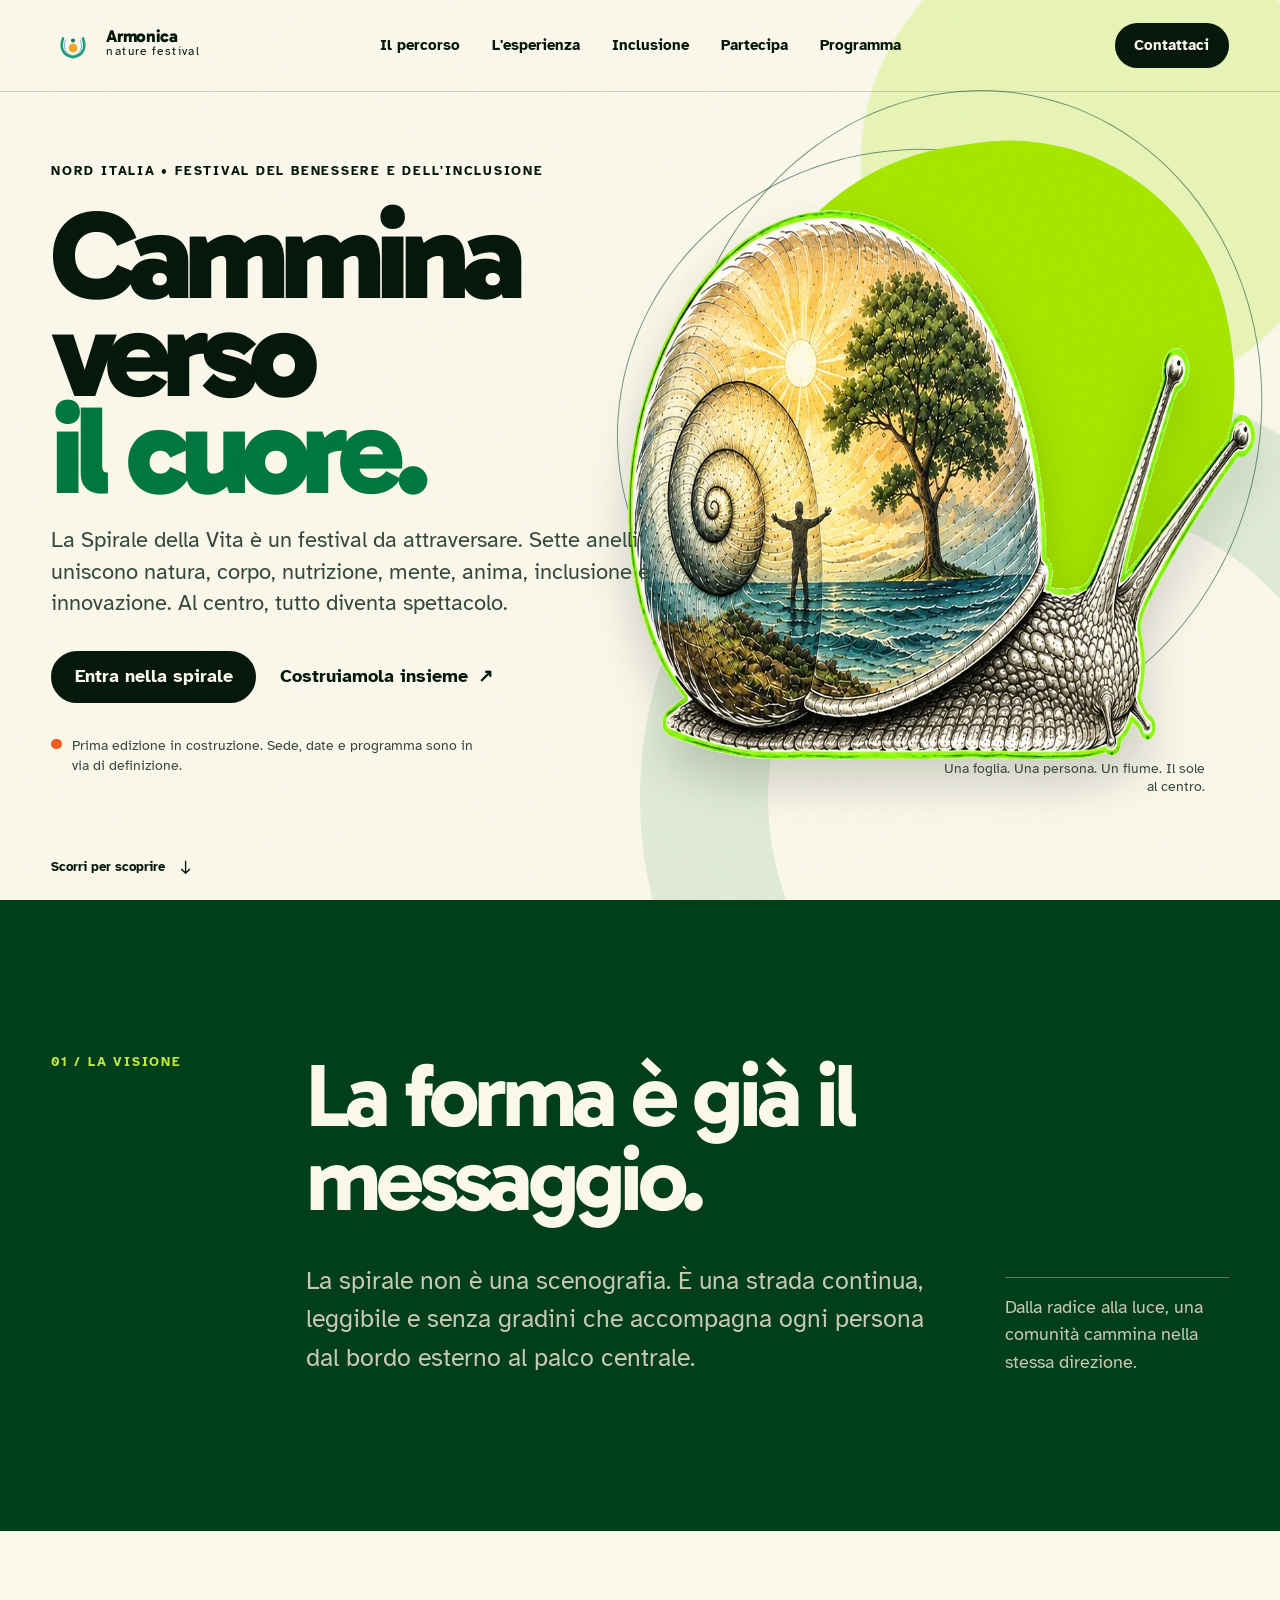
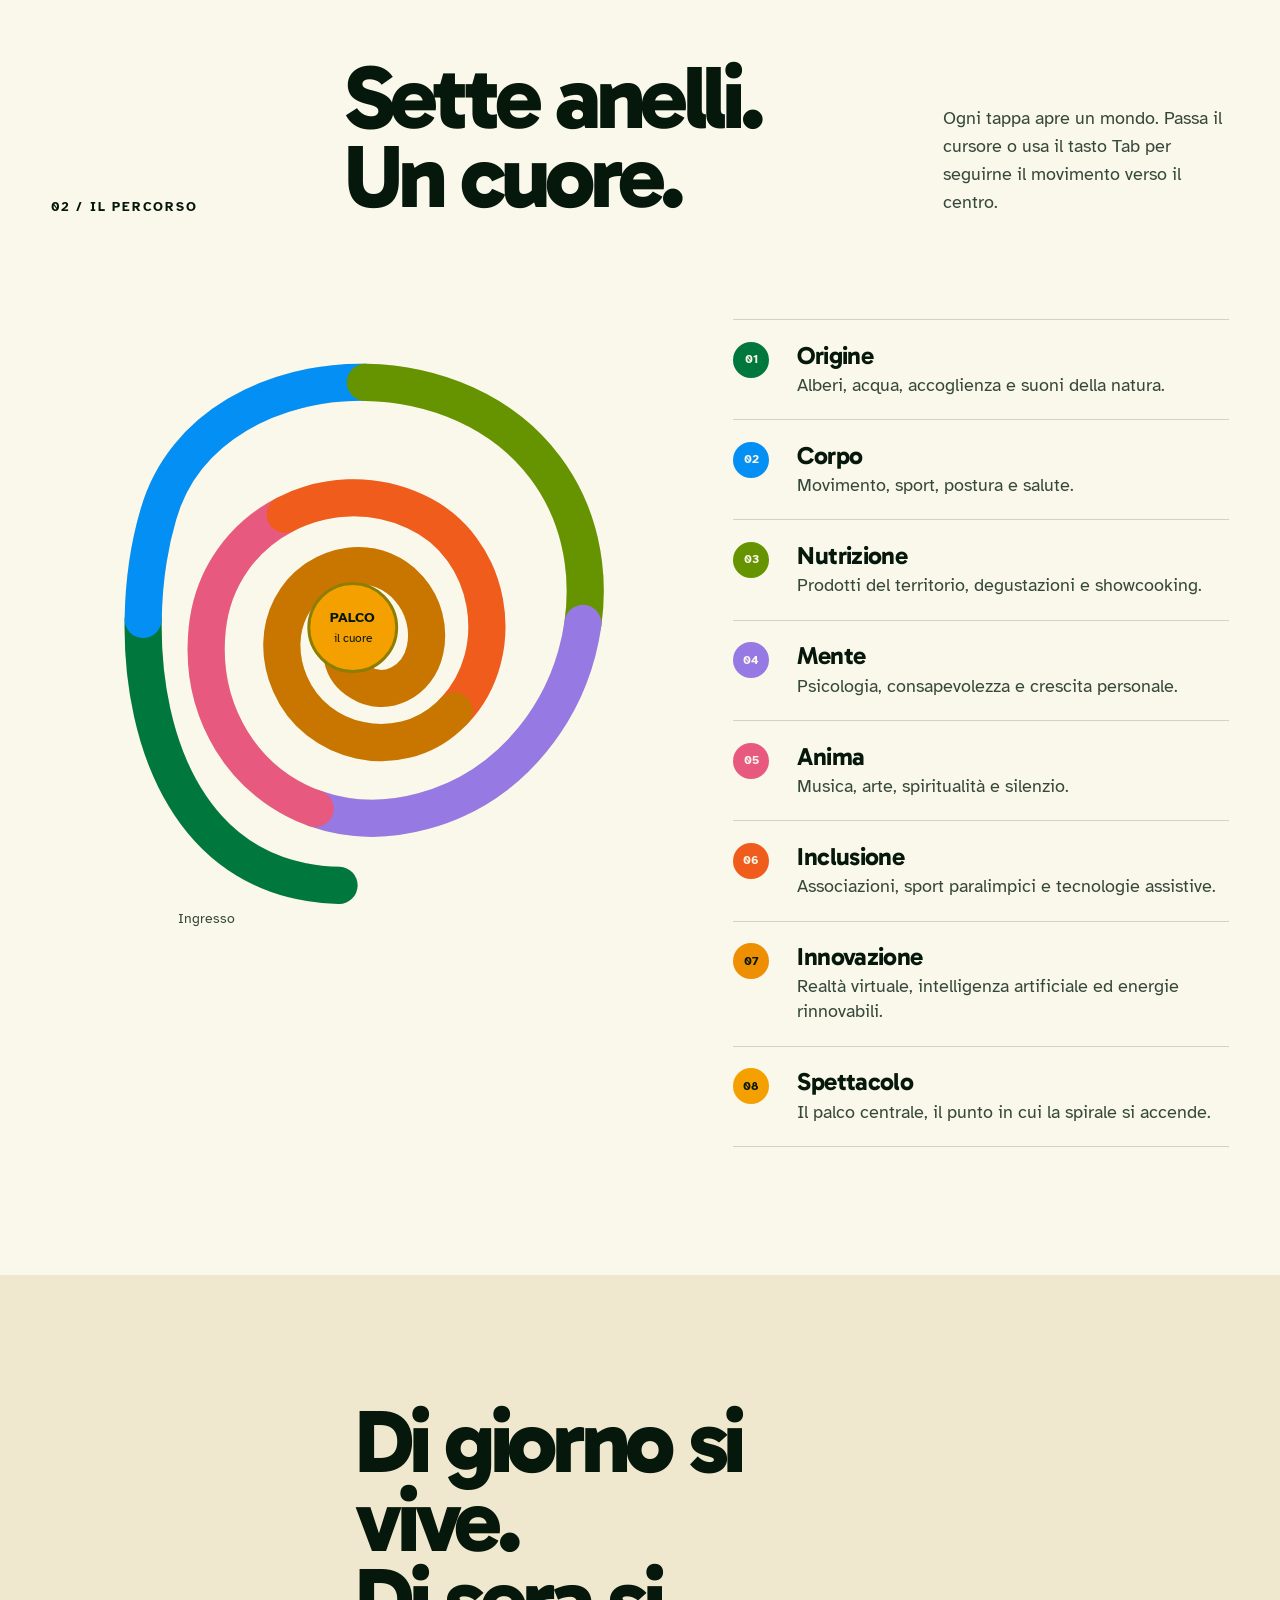
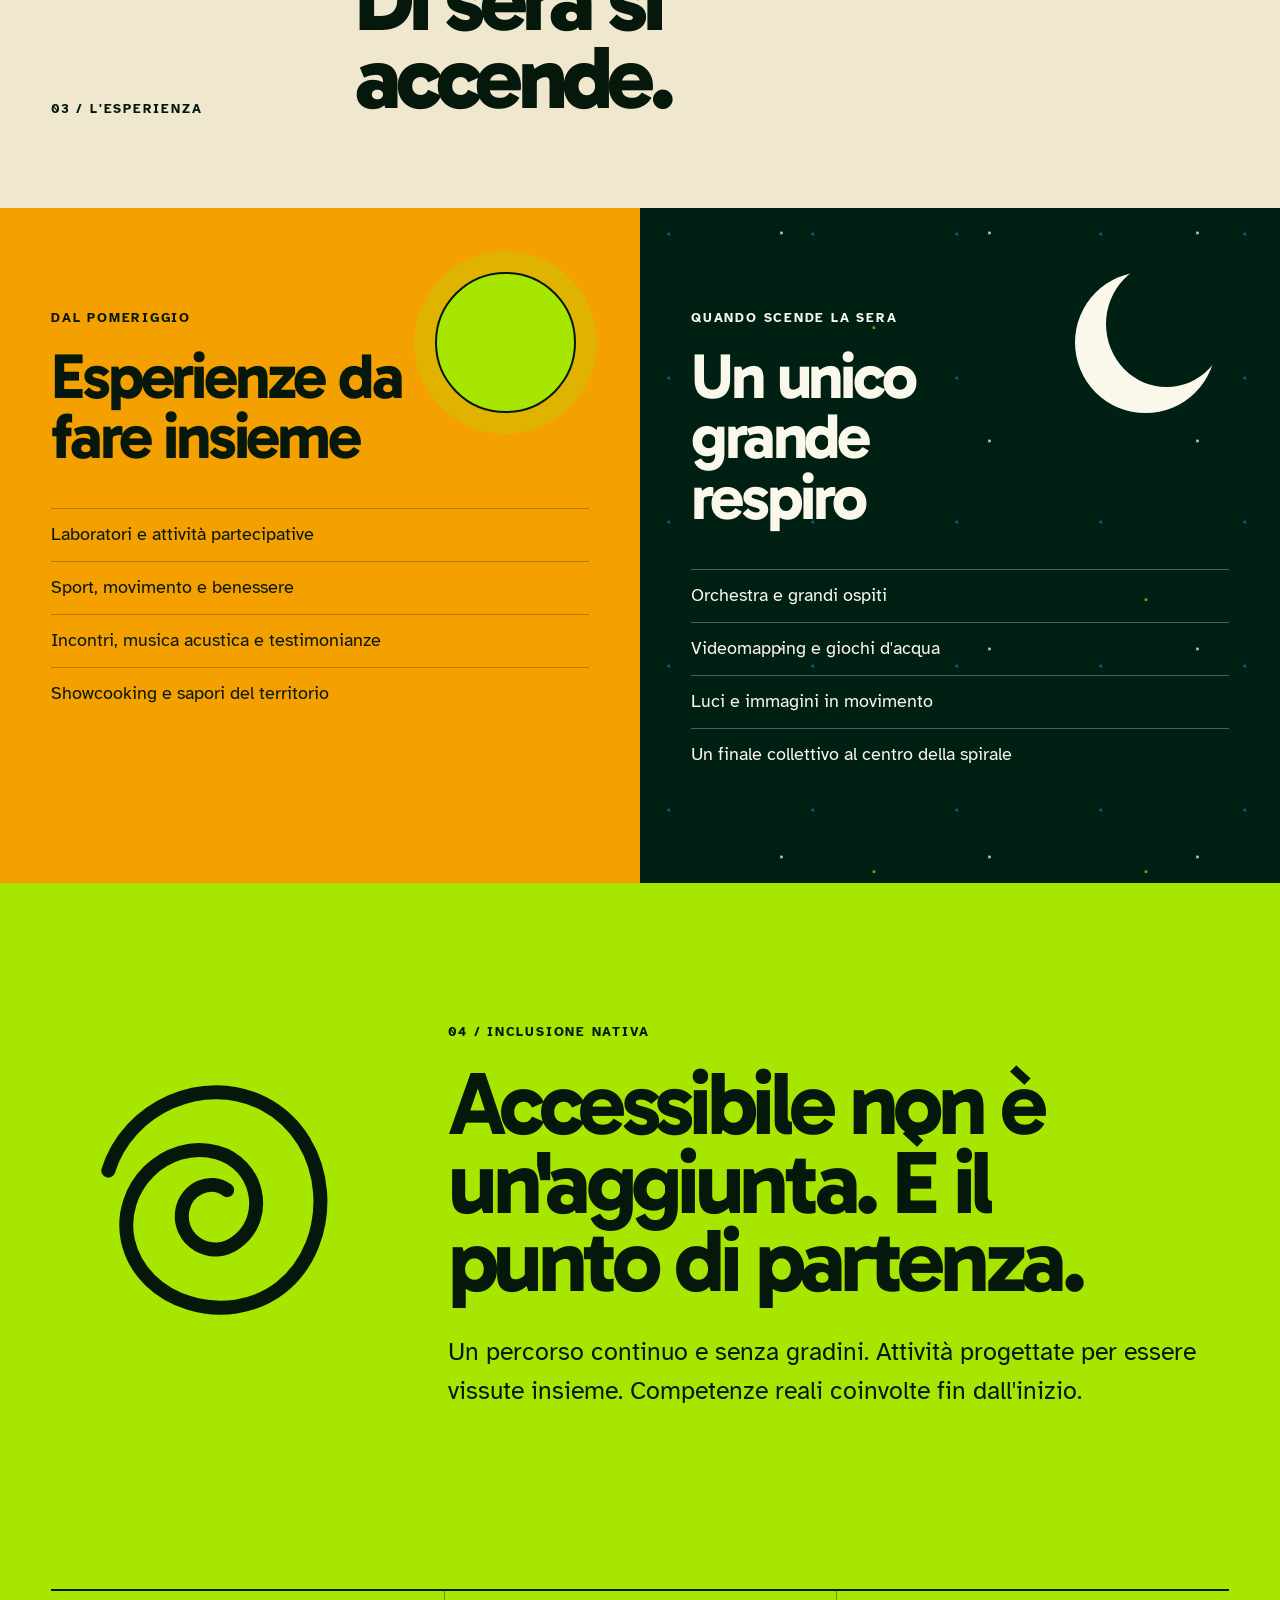
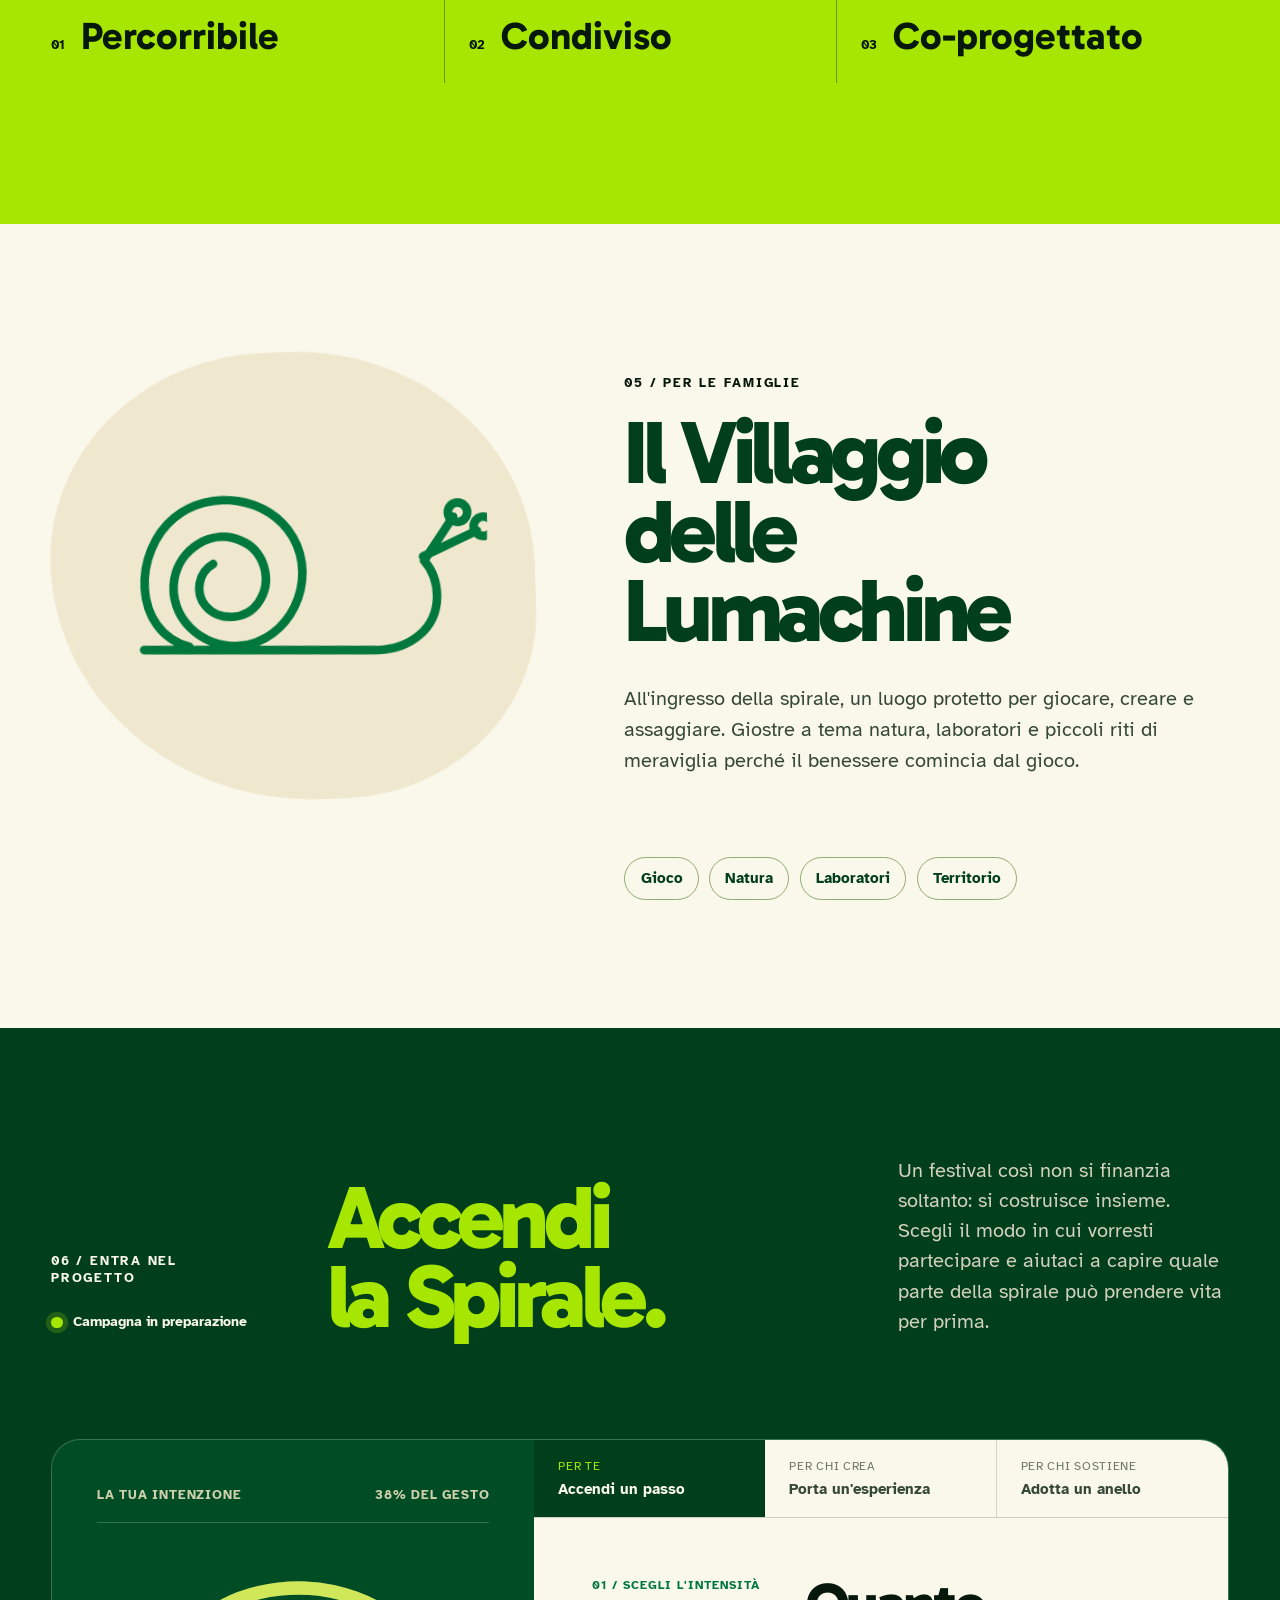
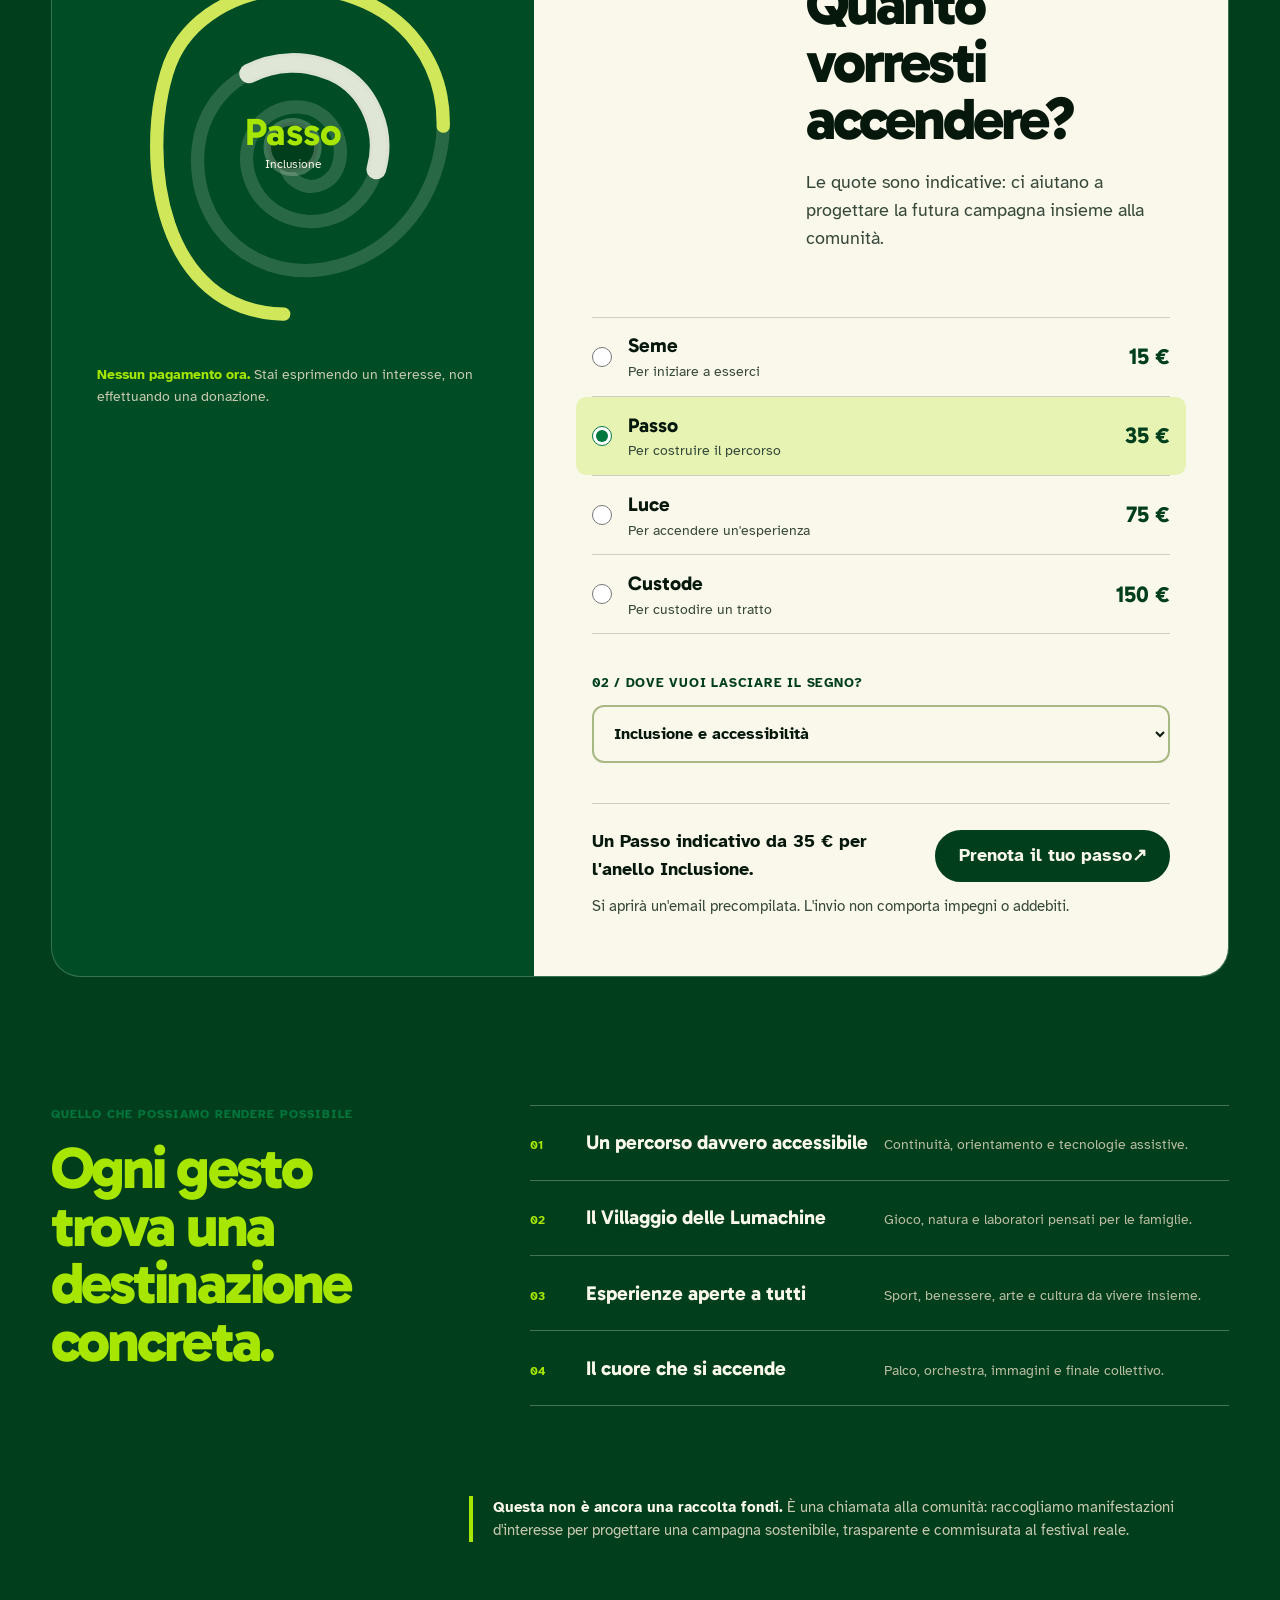
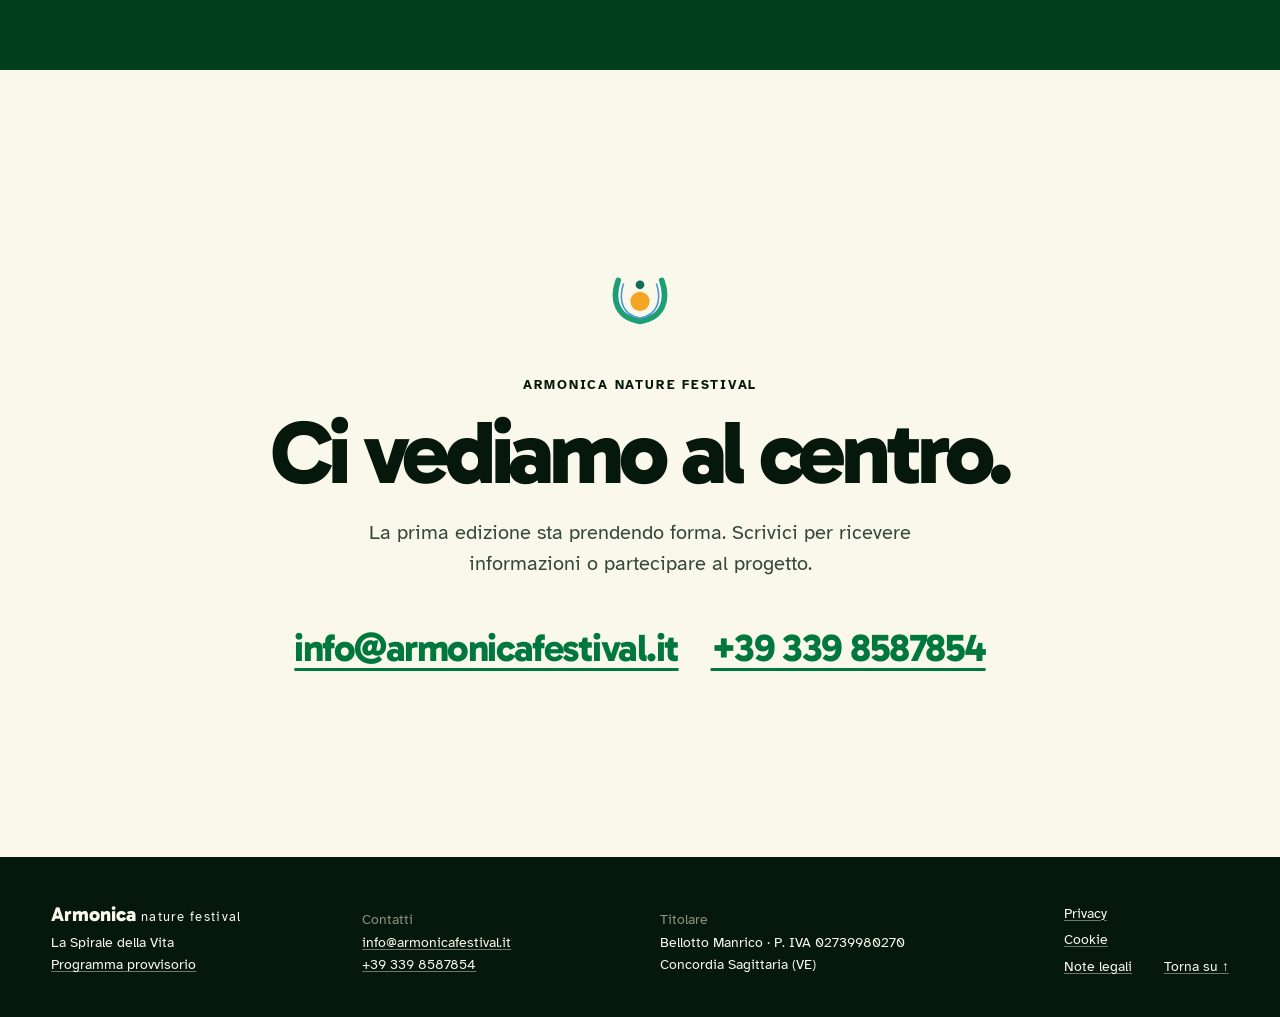
==== commit 577eeb5e: "Add provisional programme page" ====
--- a/index.html
+++ b/index.html
@@ -41,8 +41,10 @@
         <a href="#esperienza">L'esperienza</a>
         <a href="#inclusione">Inclusione</a>
         <a href="#partner">Partecipa</a>
+        <a href="programma.html">Programma</a>
       </nav>
 
+      <a class="header-program-link" href="programma.html">Programma</a>
       <a class="button button--compact" href="mailto:info@armonicafestival.it?subject=Armonica%20Nature%20Festival%20-%20Richiesta%20informazioni">
         Contattaci
       </a>
@@ -443,6 +445,7 @@
       <div>
         <p class="site-footer__brand">Armonica <span>nature festival</span></p>
         <p>La Spirale della Vita</p>
+        <p><a href="programma.html">Programma provvisorio</a></p>
       </div>
       <div>
         <p>Contatti</p>
--- a/styles.css
+++ b/styles.css
@@ -174,9 +174,23 @@
 }
 
 .site-nav a:hover::after,
-.site-nav a:focus-visible::after {
+.site-nav a:focus-visible::after,
+.site-nav a[aria-current="page"]::after {
   transform: scaleX(1);
   transform-origin: left;
+}
+
+.header-program-link {
+  display: none;
+  color: var(--green-dark);
+  font-size: 0.9rem;
+  font-weight: 700;
+}
+
+.site-header--inner {
+  position: relative;
+  color: var(--ink);
+  background: var(--paper);
 }
 
 .site-header > .button {
@@ -1555,6 +1569,379 @@
   margin-top: 0;
 }
 
+.program-body {
+  background: var(--paper);
+}
+
+.program-hero {
+  display: grid;
+  grid-template-columns: minmax(11rem, 0.42fr) minmax(32rem, 1.2fr) minmax(18rem, 0.58fr);
+  gap: clamp(2.5rem, 5vw, 6rem);
+  align-items: end;
+  padding: clamp(6rem, 10vw, 10rem) var(--page-pad);
+  color: var(--paper);
+  background: var(--green-dark);
+}
+
+.program-hero__label {
+  align-self: start;
+}
+
+.program-status {
+  display: inline-flex;
+  gap: 0.65rem;
+  align-items: center;
+  margin: 1.5rem 0 0;
+  font-size: 0.9rem;
+  font-weight: 700;
+}
+
+.program-status span {
+  width: 0.72rem;
+  height: 0.72rem;
+  border-radius: 50%;
+  background: var(--lime);
+  box-shadow: 0 0 0 0.32rem color-mix(in oklch, var(--lime) 20%, transparent);
+}
+
+.program-hero h1 {
+  margin: 0;
+  font-family: var(--display);
+  font-size: clamp(4.6rem, 8.2vw, 9.2rem);
+  font-weight: 800;
+  letter-spacing: -0.067em;
+  line-height: 0.82;
+}
+
+.program-hero h1 span {
+  color: var(--lime);
+}
+
+.program-hero__intro > p {
+  max-width: 34ch;
+  margin: 0 0 2.5rem;
+  color: color-mix(in oklch, var(--paper) 82%, var(--green-dark));
+  font-size: 1.18rem;
+}
+
+.program-hero__intro dl {
+  margin: 0;
+  border-top: 1px solid color-mix(in oklch, var(--paper) 26%, transparent);
+}
+
+.program-hero__intro dl > div {
+  display: grid;
+  grid-template-columns: 0.7fr 1.3fr;
+  gap: 1rem;
+  padding: 0.7rem 0;
+  border-bottom: 1px solid color-mix(in oklch, var(--paper) 26%, transparent);
+}
+
+.program-hero__intro dt {
+  color: var(--lime);
+  font-size: 0.78rem;
+  font-weight: 700;
+  letter-spacing: 0.05em;
+  text-transform: uppercase;
+}
+
+.program-hero__intro dd {
+  margin: 0;
+  font-size: 0.9rem;
+}
+
+.program-notice {
+  display: grid;
+  grid-template-columns: minmax(12rem, 0.42fr) minmax(22rem, 1.58fr);
+  gap: clamp(2rem, 5vw, 6rem);
+  padding: 1.5rem var(--page-pad);
+  color: var(--green-dark);
+  background: var(--lime);
+}
+
+.program-notice strong {
+  font-family: var(--display);
+  font-size: 1.15rem;
+}
+
+.program-notice p {
+  max-width: 76ch;
+  margin: 0;
+  font-size: 0.94rem;
+}
+
+.program-jump {
+  position: sticky;
+  top: 0;
+  z-index: 8;
+  display: flex;
+  gap: clamp(1.25rem, 3vw, 3rem);
+  align-items: center;
+  min-height: 4.25rem;
+  padding-inline: var(--page-pad);
+  border-bottom: 1px solid color-mix(in oklch, var(--ink) 18%, transparent);
+  background: color-mix(in oklch, var(--paper) 96%, transparent);
+}
+
+.program-jump span {
+  color: var(--ink-soft);
+  font-size: 0.75rem;
+  font-weight: 700;
+  letter-spacing: 0.08em;
+  text-transform: uppercase;
+}
+
+.program-jump a {
+  color: var(--green-dark);
+  font-size: 0.9rem;
+  font-weight: 700;
+  white-space: nowrap;
+}
+
+.program-weekend {
+  padding: clamp(6rem, 10vw, 10rem) var(--page-pad);
+  scroll-margin-top: 4.25rem;
+}
+
+.program-weekend--second {
+  background: var(--paper-deep);
+}
+
+.program-weekend__heading {
+  display: grid;
+  grid-template-columns: minmax(10rem, 0.42fr) minmax(26rem, 1fr) minmax(18rem, 0.58fr);
+  gap: clamp(2.5rem, 5vw, 6rem);
+  align-items: end;
+  margin-bottom: clamp(4rem, 8vw, 7rem);
+}
+
+.program-weekend__heading h2 {
+  margin: 0;
+  color: var(--green-dark);
+  font-family: var(--display);
+  font-size: clamp(3.7rem, 7vw, 7.5rem);
+  font-weight: 800;
+  letter-spacing: -0.06em;
+  line-height: 0.88;
+}
+
+.program-weekend__heading > p:last-child {
+  max-width: 35ch;
+  margin: 0;
+  color: var(--ink-soft);
+  font-size: 1.13rem;
+}
+
+.program-days {
+  border-bottom: 1px solid color-mix(in oklch, var(--ink) 22%, transparent);
+}
+
+.program-day {
+  --day-accent: var(--green);
+  display: grid;
+  grid-template-columns: minmax(16rem, 0.46fr) minmax(28rem, 1.54fr);
+  gap: clamp(2.5rem, 7vw, 8rem);
+  padding: clamp(2.5rem, 5vw, 4.5rem) 0;
+  border-top: 1px solid color-mix(in oklch, var(--ink) 22%, transparent);
+}
+
+.program-day--origine { --day-accent: oklch(0.45 0.13 158); }
+.program-day--corpo { --day-accent: oklch(0.5 0.17 250); }
+.program-day--anima { --day-accent: oklch(0.5 0.16 7); }
+.program-day--nutrizione { --day-accent: oklch(0.45 0.15 128); }
+.program-day--mente { --day-accent: oklch(0.48 0.15 295); }
+.program-day--inclusione { --day-accent: oklch(0.5 0.18 40); }
+.program-day--innovazione { --day-accent: oklch(0.48 0.15 76); }
+.program-day--spettacolo { --day-accent: oklch(0.52 0.18 55); }
+
+.program-day header {
+  position: relative;
+  align-self: start;
+  padding-top: 1.15rem;
+}
+
+.program-day header::before {
+  content: "";
+  position: absolute;
+  top: 0;
+  left: 0;
+  width: 3.5rem;
+  height: 0.35rem;
+  border-radius: 999px;
+  background: var(--day-accent);
+}
+
+.program-day header p {
+  margin: 0 0 0.7rem;
+  color: var(--day-accent);
+  font-size: 0.78rem;
+  font-weight: 700;
+  letter-spacing: 0.08em;
+  text-transform: uppercase;
+}
+
+.program-day h3 {
+  margin: 0;
+  color: var(--ink);
+  font-family: var(--display);
+  font-size: clamp(2.5rem, 4.5vw, 4.8rem);
+  font-weight: 800;
+  letter-spacing: -0.05em;
+  line-height: 0.9;
+}
+
+.program-day header span {
+  display: block;
+  max-width: 28ch;
+  margin-top: 0.8rem;
+  color: var(--ink-soft);
+}
+
+.program-timeline {
+  margin: 0;
+  padding: 0;
+  list-style: none;
+}
+
+.program-timeline li {
+  display: grid;
+  grid-template-columns: 4.3rem 1fr;
+  gap: 1.25rem;
+  padding: 0.9rem 0;
+  border-bottom: 1px solid color-mix(in oklch, var(--ink) 12%, transparent);
+}
+
+.program-timeline li:last-child {
+  border-bottom: 0;
+}
+
+.program-timeline time {
+  color: var(--green-dark);
+  font-family: var(--display);
+  font-size: 1.1rem;
+  font-weight: 800;
+}
+
+.program-timeline p {
+  max-width: 70ch;
+  margin: 0;
+}
+
+.program-evenings {
+  padding: clamp(6rem, 10vw, 10rem) var(--page-pad);
+  scroll-margin-top: 4.25rem;
+  color: var(--paper);
+  background: var(--night);
+}
+
+.program-evenings__heading {
+  display: grid;
+  grid-template-columns: minmax(10rem, 0.42fr) minmax(22rem, 0.85fr) minmax(22rem, 0.73fr);
+  gap: clamp(2.5rem, 5vw, 6rem);
+  align-items: end;
+  margin-bottom: clamp(4rem, 8vw, 7rem);
+}
+
+.program-evenings__heading h2 {
+  margin: 0;
+  color: var(--lime);
+  font-family: var(--display);
+  font-size: clamp(5rem, 10vw, 10rem);
+  font-weight: 800;
+  letter-spacing: -0.065em;
+  line-height: 0.82;
+}
+
+.program-evenings__heading > p:last-child {
+  max-width: 40ch;
+  margin: 0;
+  color: color-mix(in oklch, var(--paper) 76%, var(--night));
+  font-size: 1.13rem;
+}
+
+.evenings-list {
+  display: grid;
+  grid-template-columns: repeat(3, minmax(0, 1fr));
+  gap: 0 clamp(2rem, 4vw, 5rem);
+  margin: 0;
+  padding: 0;
+  border-top: 1px solid color-mix(in oklch, var(--paper) 24%, transparent);
+  list-style: none;
+  counter-reset: evening;
+}
+
+.evenings-list li {
+  padding: 2rem 0 clamp(3rem, 5vw, 5rem);
+  border-bottom: 1px solid color-mix(in oklch, var(--paper) 24%, transparent);
+}
+
+.evenings-list li > p:first-child {
+  margin: 0 0 1.1rem;
+  color: var(--amber);
+  font-size: 0.76rem;
+  font-weight: 700;
+  letter-spacing: 0.09em;
+  text-transform: uppercase;
+}
+
+.evenings-list h3 {
+  max-width: 15ch;
+  margin: 0;
+  font-family: var(--display);
+  font-size: clamp(1.8rem, 3vw, 3rem);
+  font-weight: 800;
+  letter-spacing: -0.04em;
+  line-height: 0.96;
+}
+
+.evenings-list span {
+  display: block;
+  margin-top: 0.7rem;
+  color: color-mix(in oklch, var(--paper) 58%, var(--night));
+  font-size: 0.9rem;
+  font-style: italic;
+}
+
+.evenings-list li > p:last-child {
+  max-width: 36ch;
+  margin: 1rem 0 0;
+  color: color-mix(in oklch, var(--paper) 82%, var(--night));
+}
+
+.program-evenings__notice {
+  max-width: 76ch;
+  margin: clamp(4rem, 7vw, 7rem) 0 0 auto;
+  padding: 1.25rem;
+  border: 1px solid color-mix(in oklch, var(--lime) 54%, transparent);
+  border-radius: 0.85rem;
+  color: color-mix(in oklch, var(--paper) 76%, var(--night));
+  font-size: 0.92rem;
+}
+
+.program-evenings__notice strong {
+  color: var(--lime);
+}
+
+.program-cta {
+  display: grid;
+  grid-template-columns: auto 1fr auto;
+  gap: clamp(2rem, 5vw, 5rem);
+  align-items: center;
+  padding: clamp(5rem, 8vw, 8rem) var(--page-pad);
+  background: var(--paper-deep);
+}
+
+.program-cta h2 {
+  max-width: 17ch;
+  margin: 1rem 0 0;
+  color: var(--green-dark);
+  font-family: var(--display);
+  font-size: clamp(2.7rem, 5vw, 5.5rem);
+  font-weight: 800;
+  letter-spacing: -0.055em;
+  line-height: 0.92;
+}
+
 .reveal {
   opacity: 0;
   transform: translateY(1.25rem);
@@ -1571,11 +1958,18 @@
 
 @media (max-width: 1050px) {
   .site-header {
-    grid-template-columns: 1fr auto;
+    grid-template-columns: 1fr auto auto;
+    gap: 0.9rem;
   }
 
   .site-nav {
     display: none;
+  }
+
+  .header-program-link {
+    display: inline-flex;
+    align-items: center;
+    min-height: 2.7rem;
   }
 
   .hero {
@@ -1641,6 +2035,28 @@
   .legal-hero > p:not(.section-index):not(.legal-updated),
   .legal-updated {
     grid-column: 2;
+  }
+
+  .program-hero {
+    grid-template-columns: minmax(11rem, 0.42fr) minmax(25rem, 1fr);
+  }
+
+  .program-hero__intro {
+    grid-column: 2;
+  }
+
+  .program-weekend__heading,
+  .program-evenings__heading {
+    grid-template-columns: minmax(11rem, 0.42fr) minmax(25rem, 1fr);
+  }
+
+  .program-weekend__heading > p:last-child,
+  .program-evenings__heading > p:last-child {
+    grid-column: 2;
+  }
+
+  .evenings-list {
+    grid-template-columns: repeat(2, minmax(0, 1fr));
   }
 }
 
@@ -1883,6 +2299,70 @@
     grid-column: 1;
   }
 
+  .program-hero,
+  .program-weekend__heading,
+  .program-evenings__heading {
+    grid-template-columns: 1fr;
+  }
+
+  .program-hero h1 {
+    font-size: clamp(3.65rem, 17vw, 6rem);
+  }
+
+  .program-hero__intro,
+  .program-weekend__heading > p:last-child,
+  .program-evenings__heading > p:last-child {
+    grid-column: 1;
+  }
+
+  .program-notice {
+    grid-template-columns: 1fr;
+    gap: 0.35rem;
+  }
+
+  .program-jump {
+    justify-content: flex-start;
+    overflow-x: auto;
+  }
+
+  .program-jump span {
+    display: none;
+  }
+
+  .program-weekend__heading h2 {
+    font-size: clamp(3.4rem, 15vw, 5.2rem);
+  }
+
+  .program-day {
+    grid-template-columns: 1fr;
+    gap: 2rem;
+  }
+
+  .program-timeline li {
+    grid-template-columns: 3.8rem 1fr;
+    gap: 0.8rem;
+  }
+
+  .program-evenings__heading h2 {
+    font-size: clamp(4.8rem, 21vw, 7rem);
+  }
+
+  .evenings-list {
+    grid-template-columns: 1fr;
+  }
+
+  .program-evenings__notice {
+    margin-left: 0;
+  }
+
+  .program-cta {
+    grid-template-columns: 1fr;
+  }
+
+  .program-cta .button {
+    justify-self: start;
+  }
+
   .site-footer {
     grid-template-columns: 1fr;
     align-items: start;
@@ -1896,6 +2376,10 @@
 @media (max-width: 390px) {
   .site-header > .button {
     font-size: 0.82rem;
+  }
+
+  .header-program-link {
+    font-size: 0.8rem;
   }
 
   .brand__name {
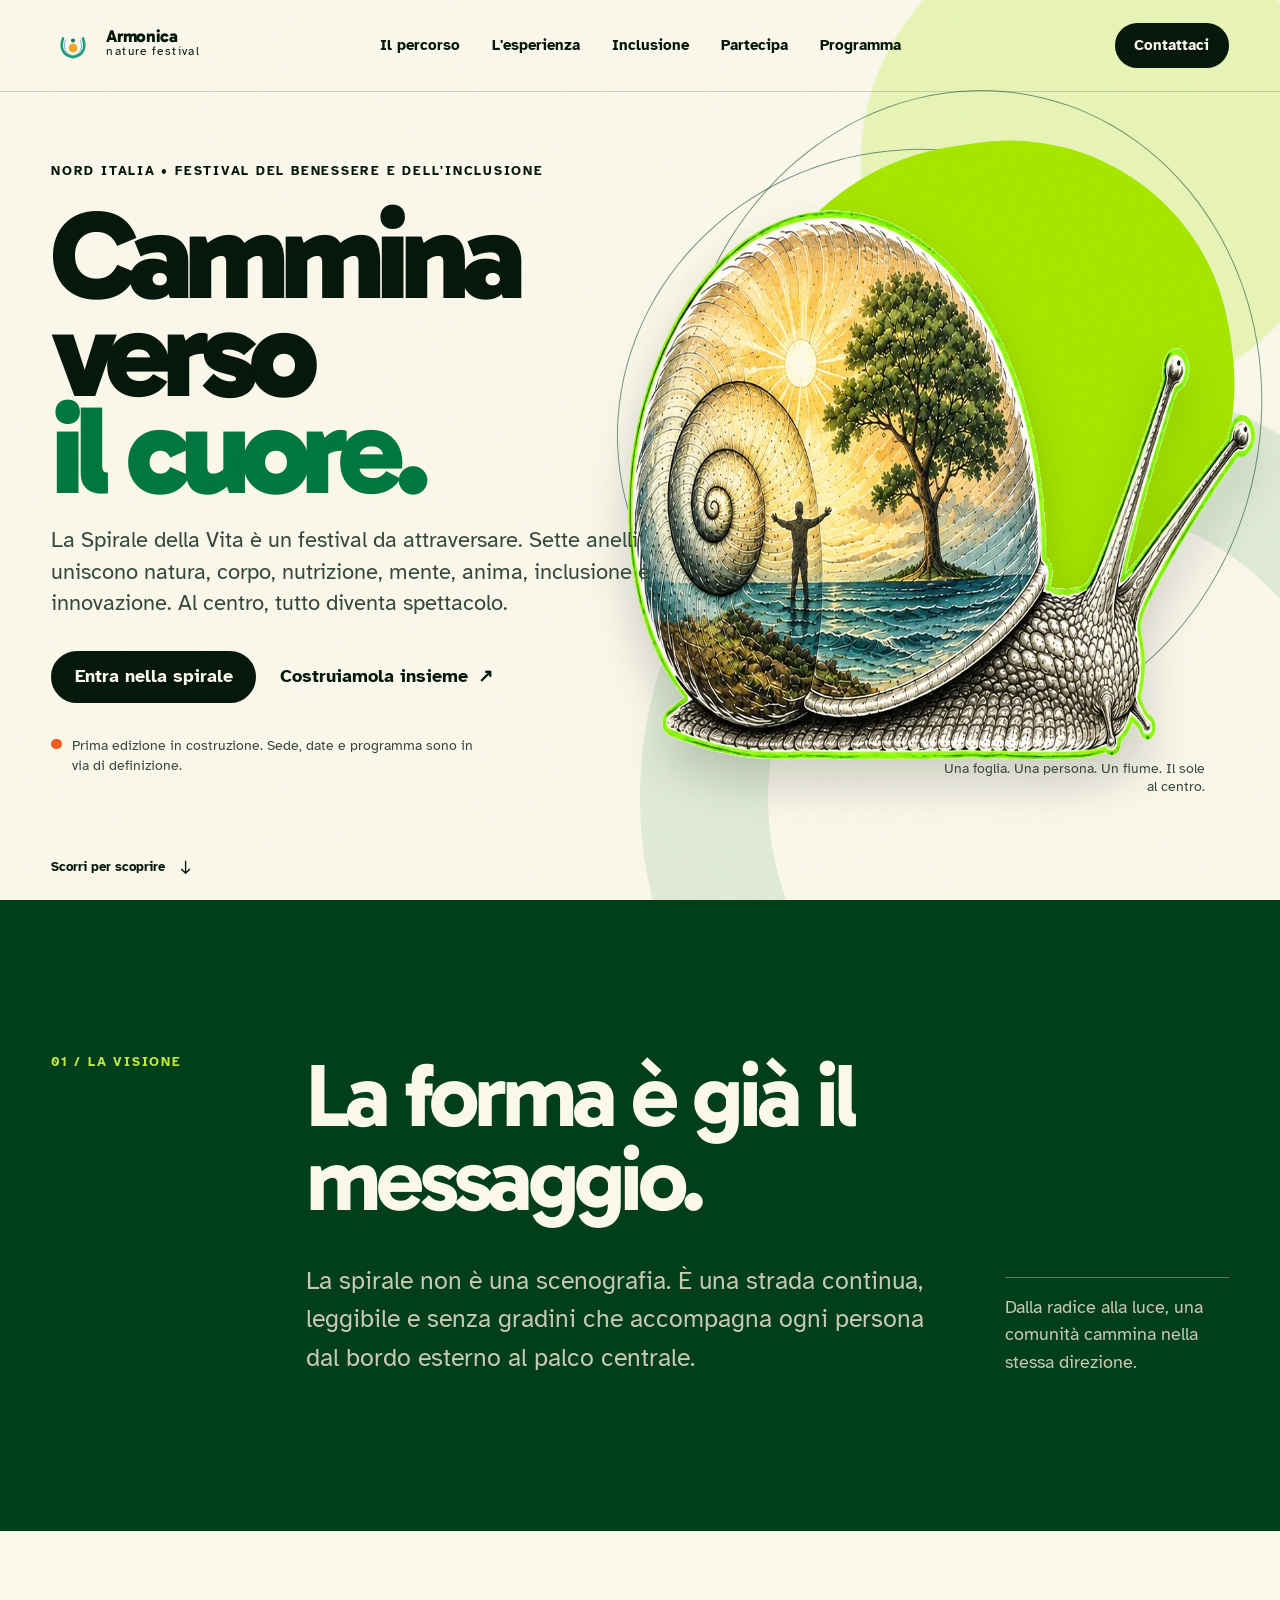
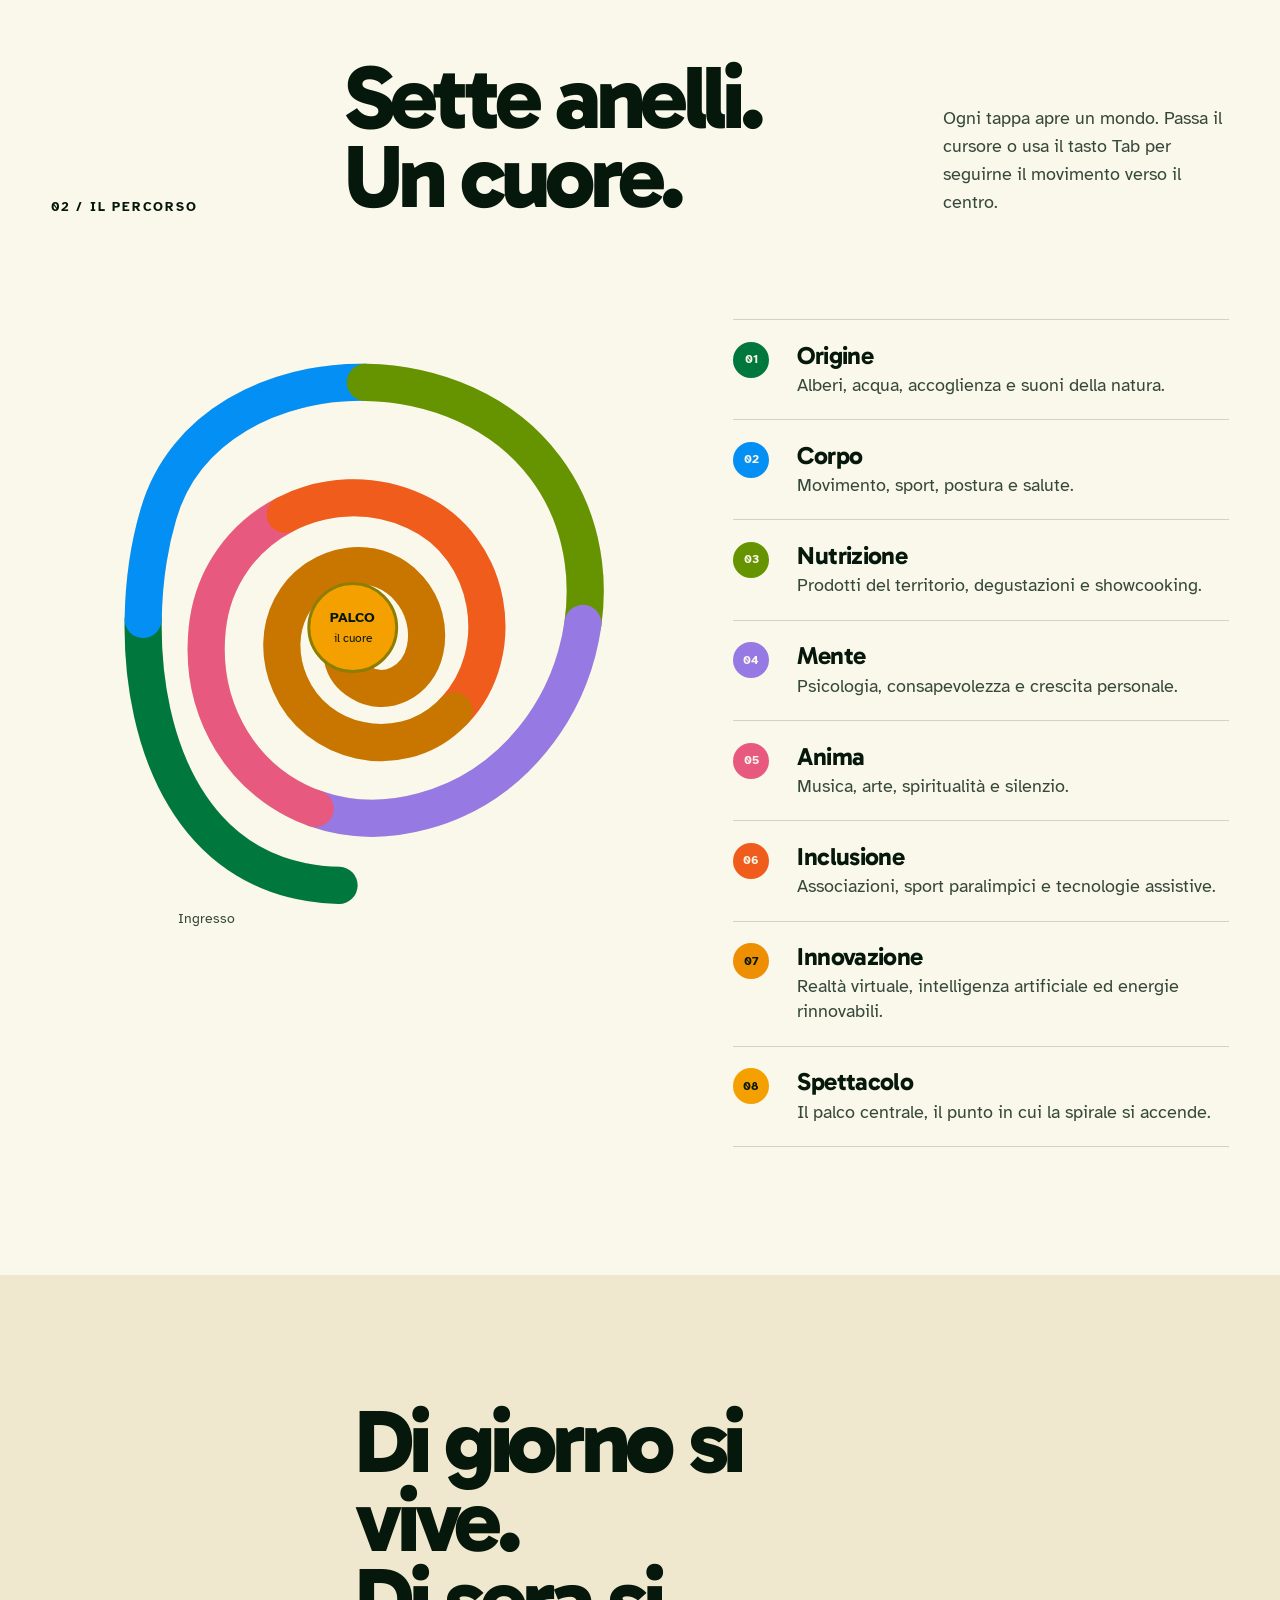
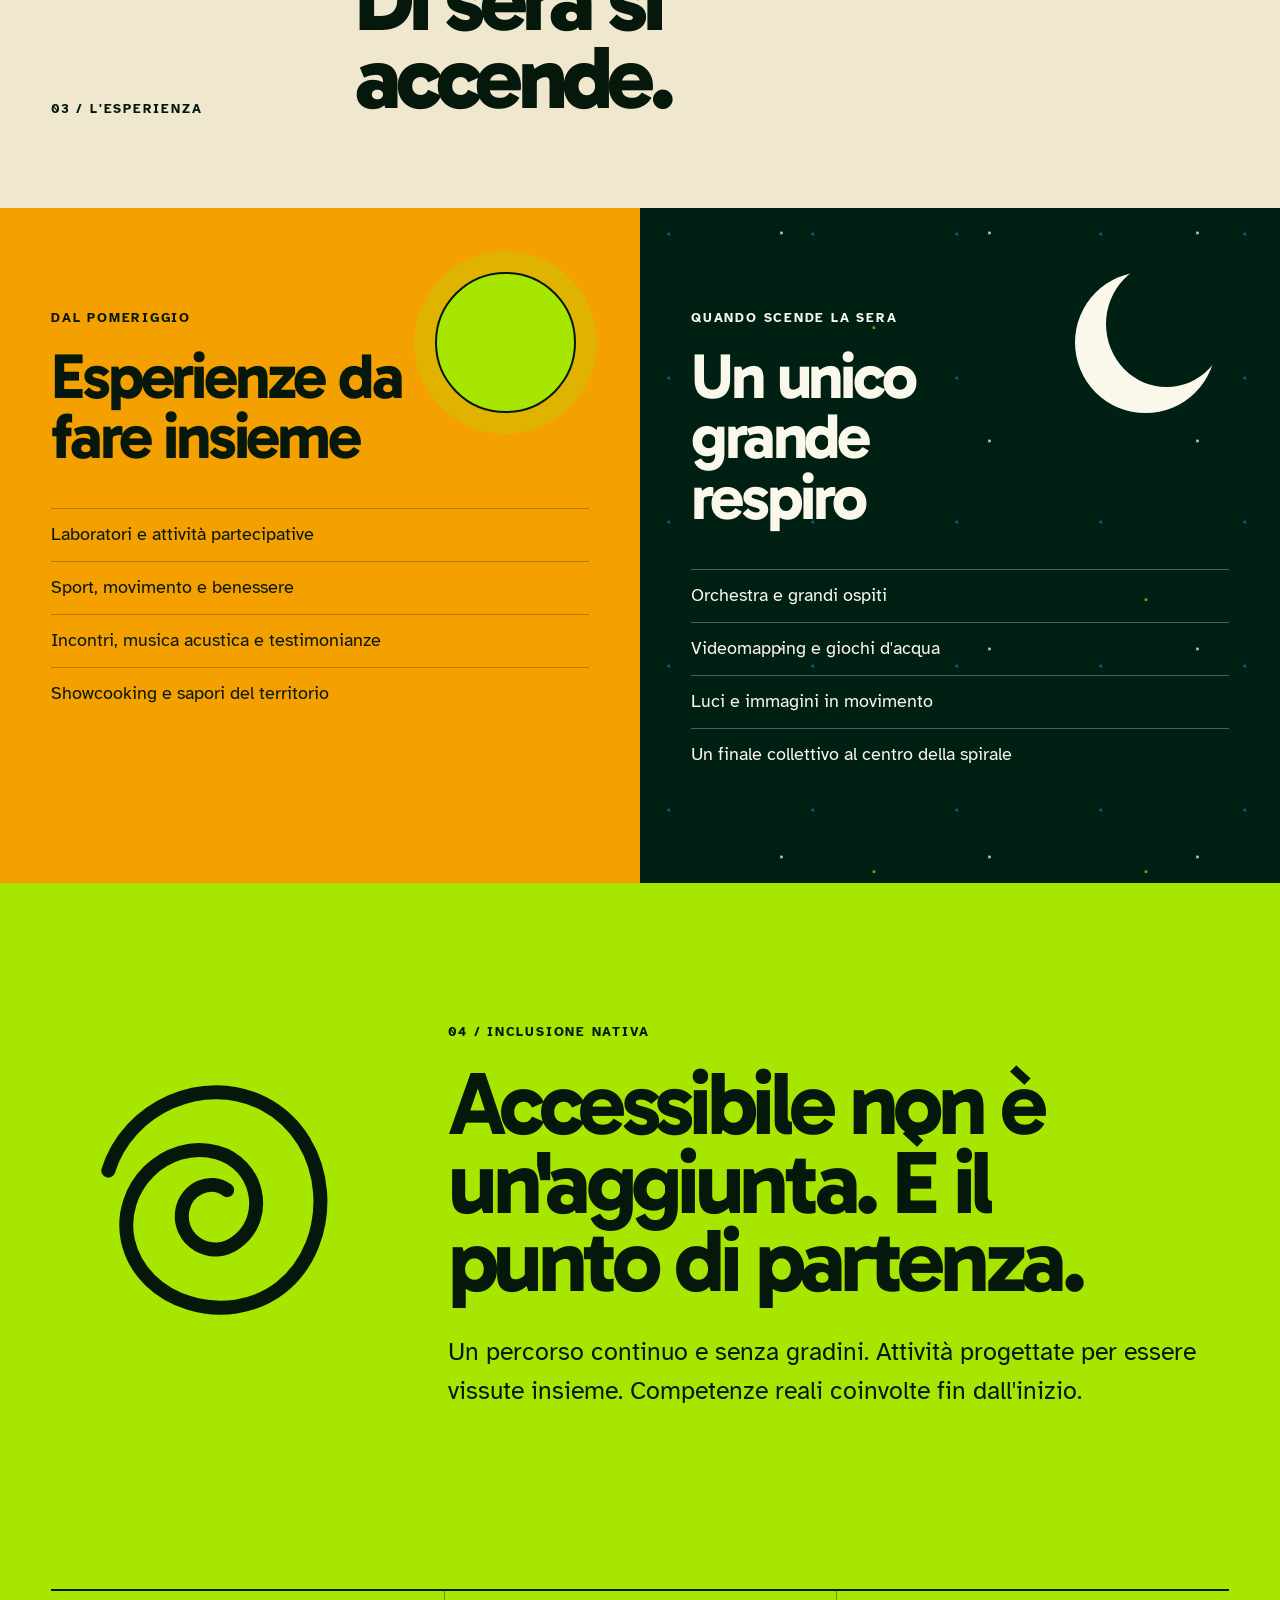
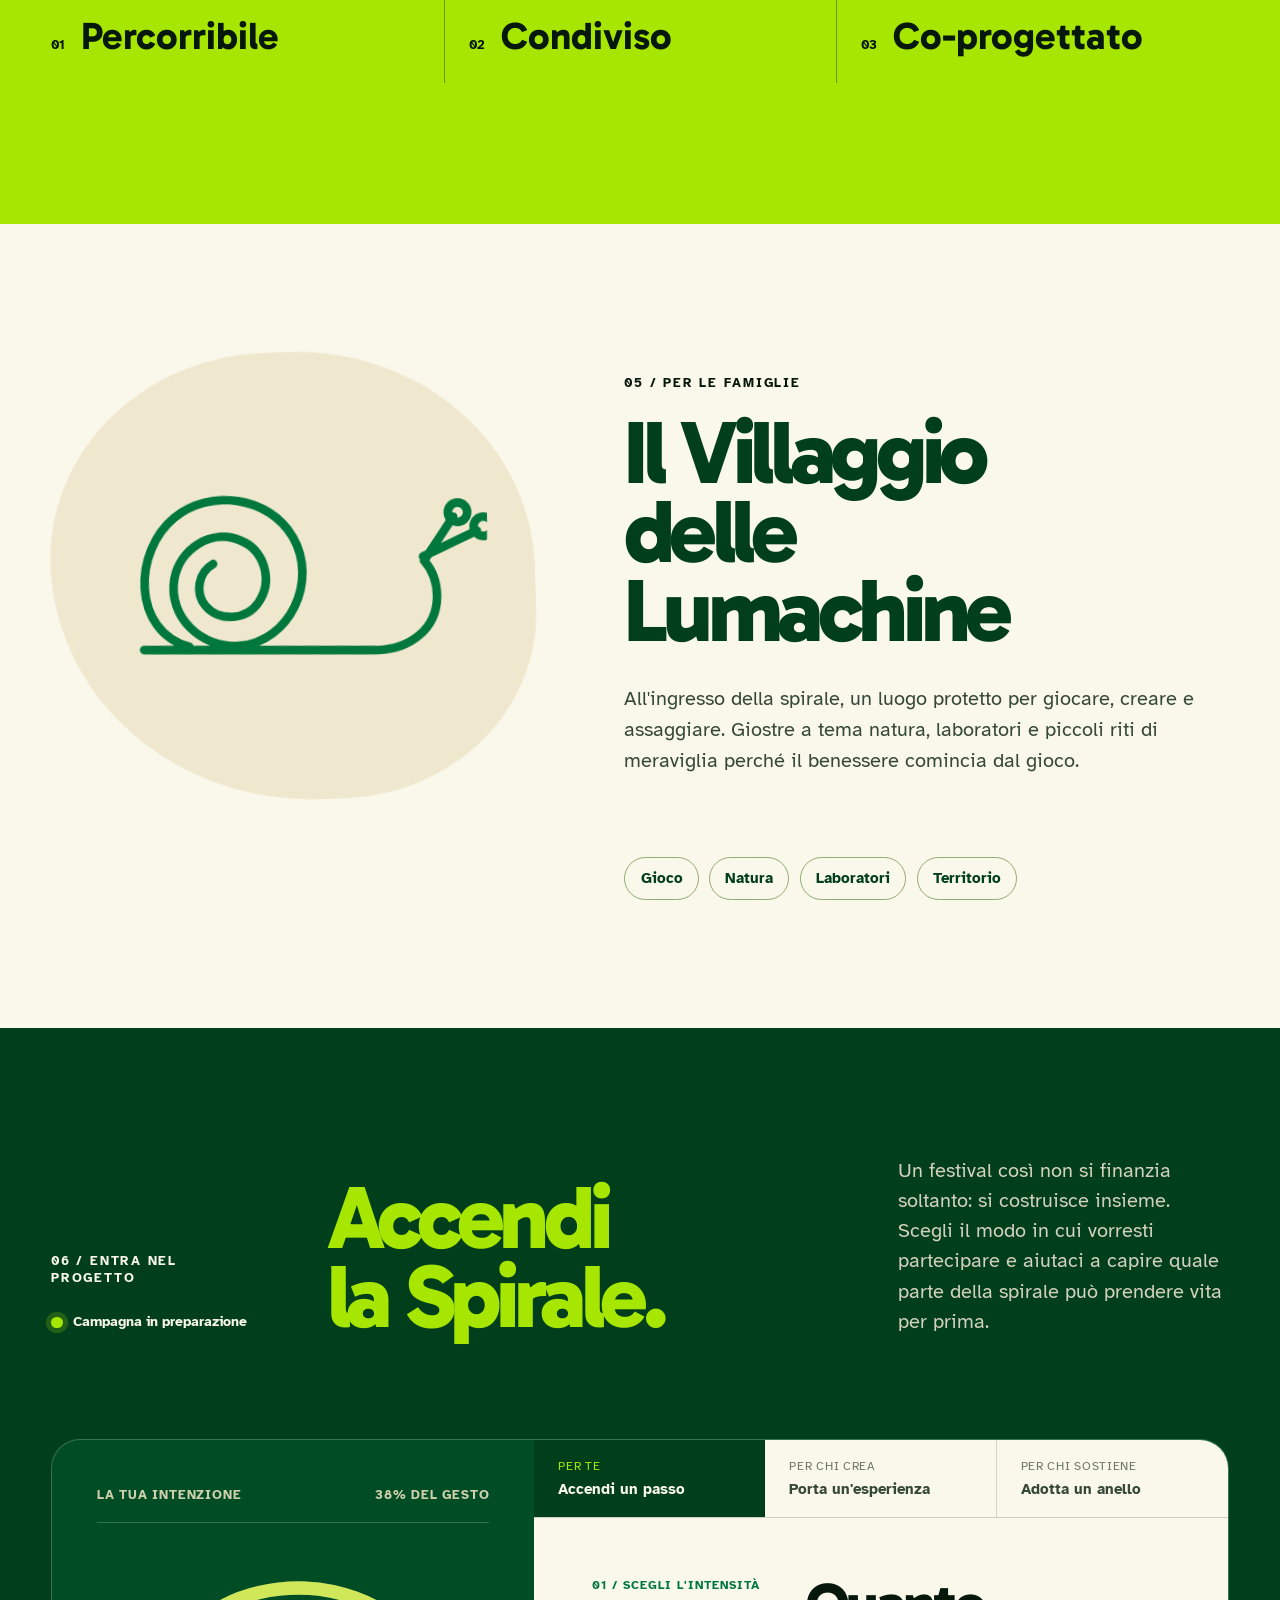
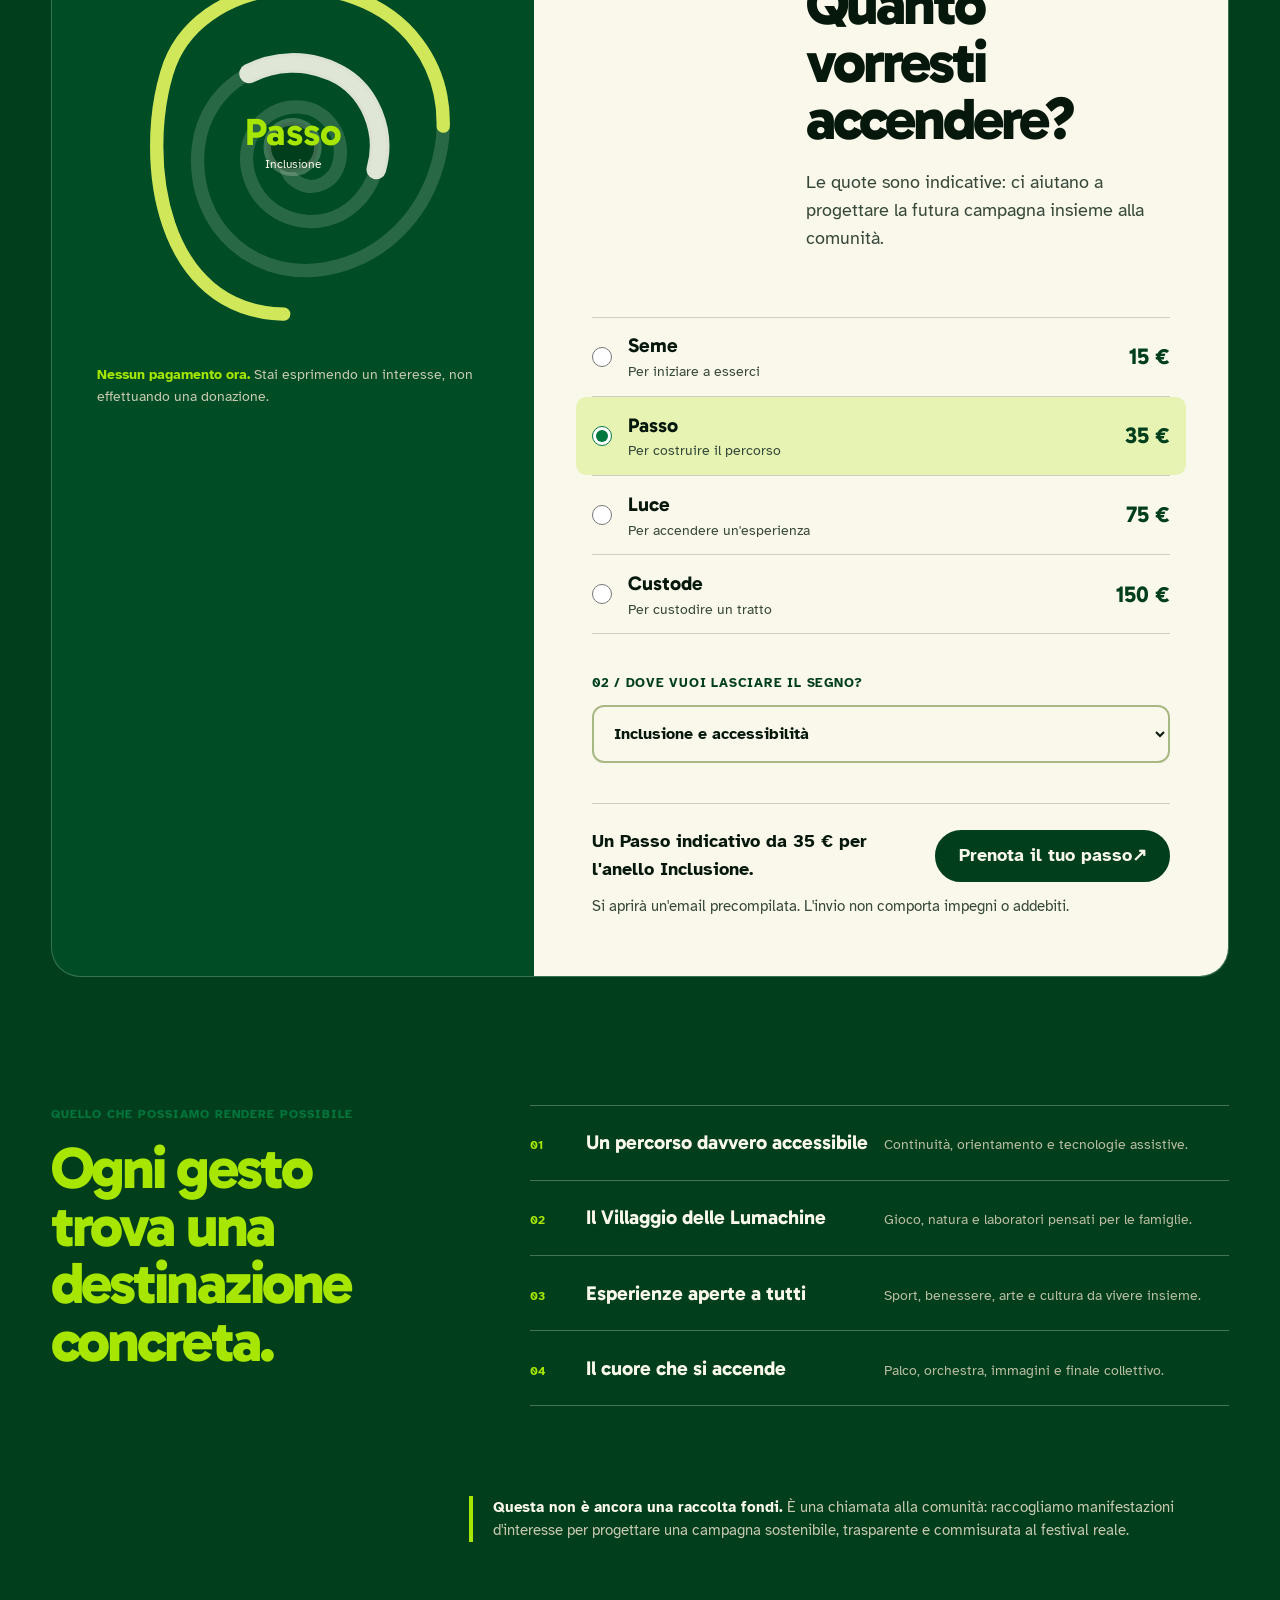
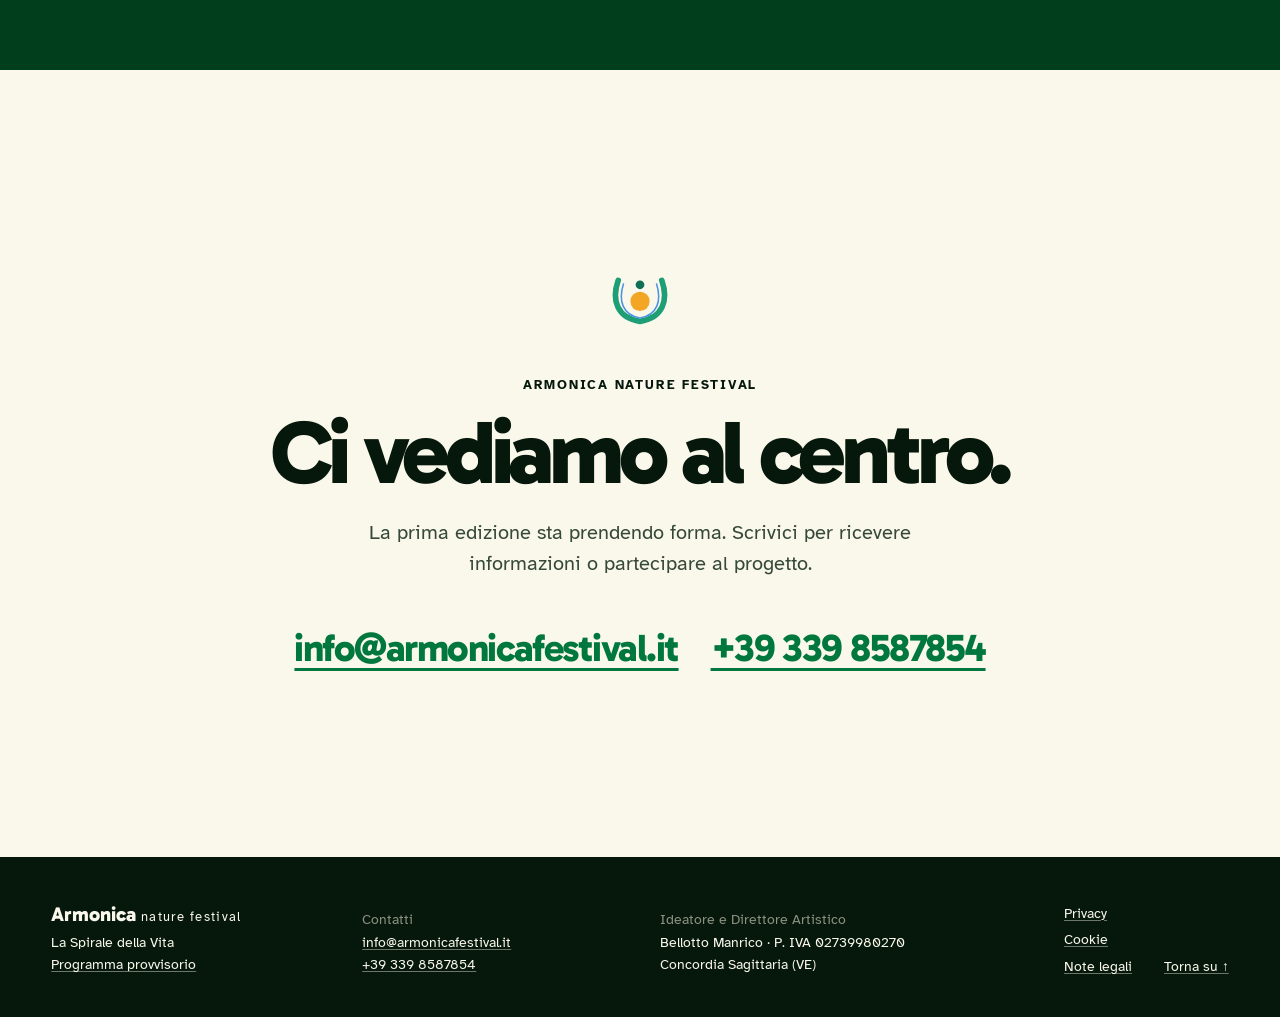
==== commit 4f8d2836: "Aggiorna titolo nel footer" ====
--- a/index.html
+++ b/index.html
@@ -453,7 +453,7 @@
         <p><a href="tel:+393398587854">+39 339 8587854</a></p>
       </div>
       <div>
-        <p>Titolare</p>
+        <p>Ideatore e Direttore Artistico</p>
         <p>Bellotto Manrico · P. IVA 02739980270</p>
         <p>Concordia Sagittaria (VE)</p>
       </div>
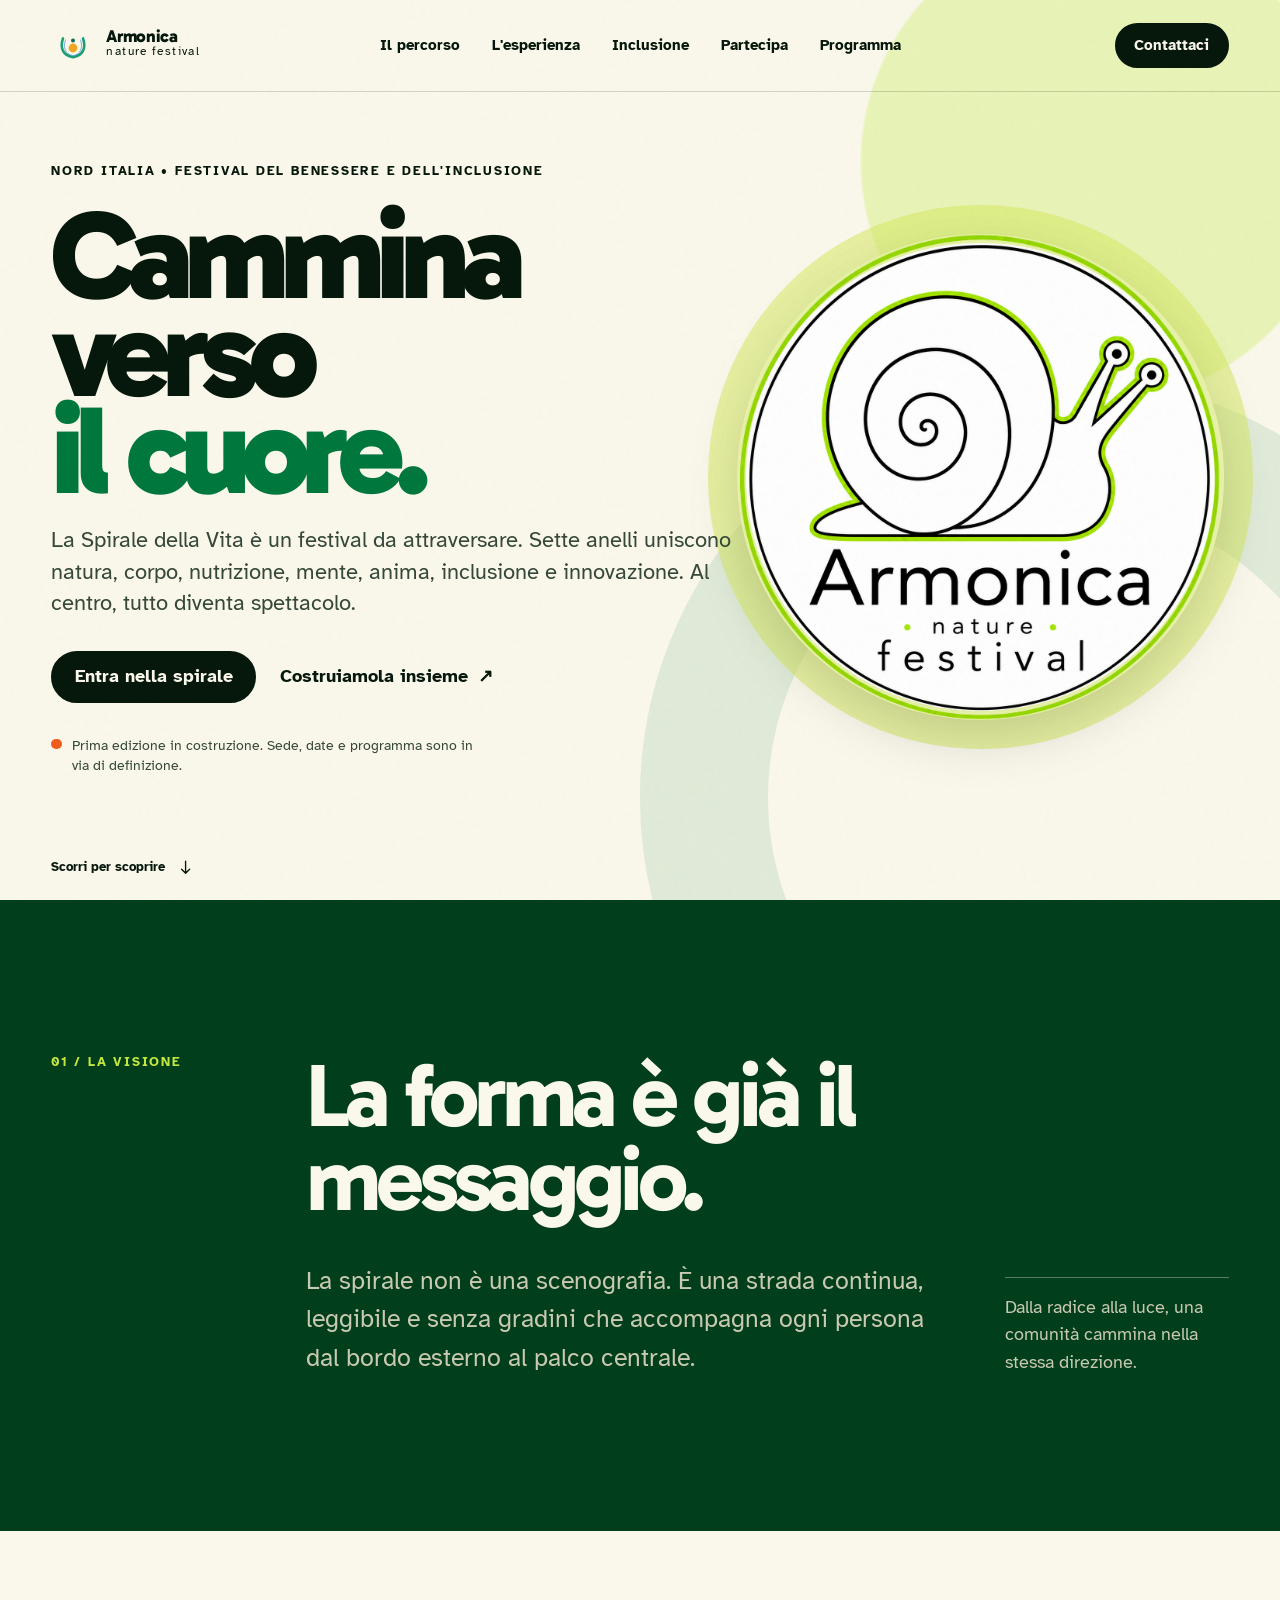
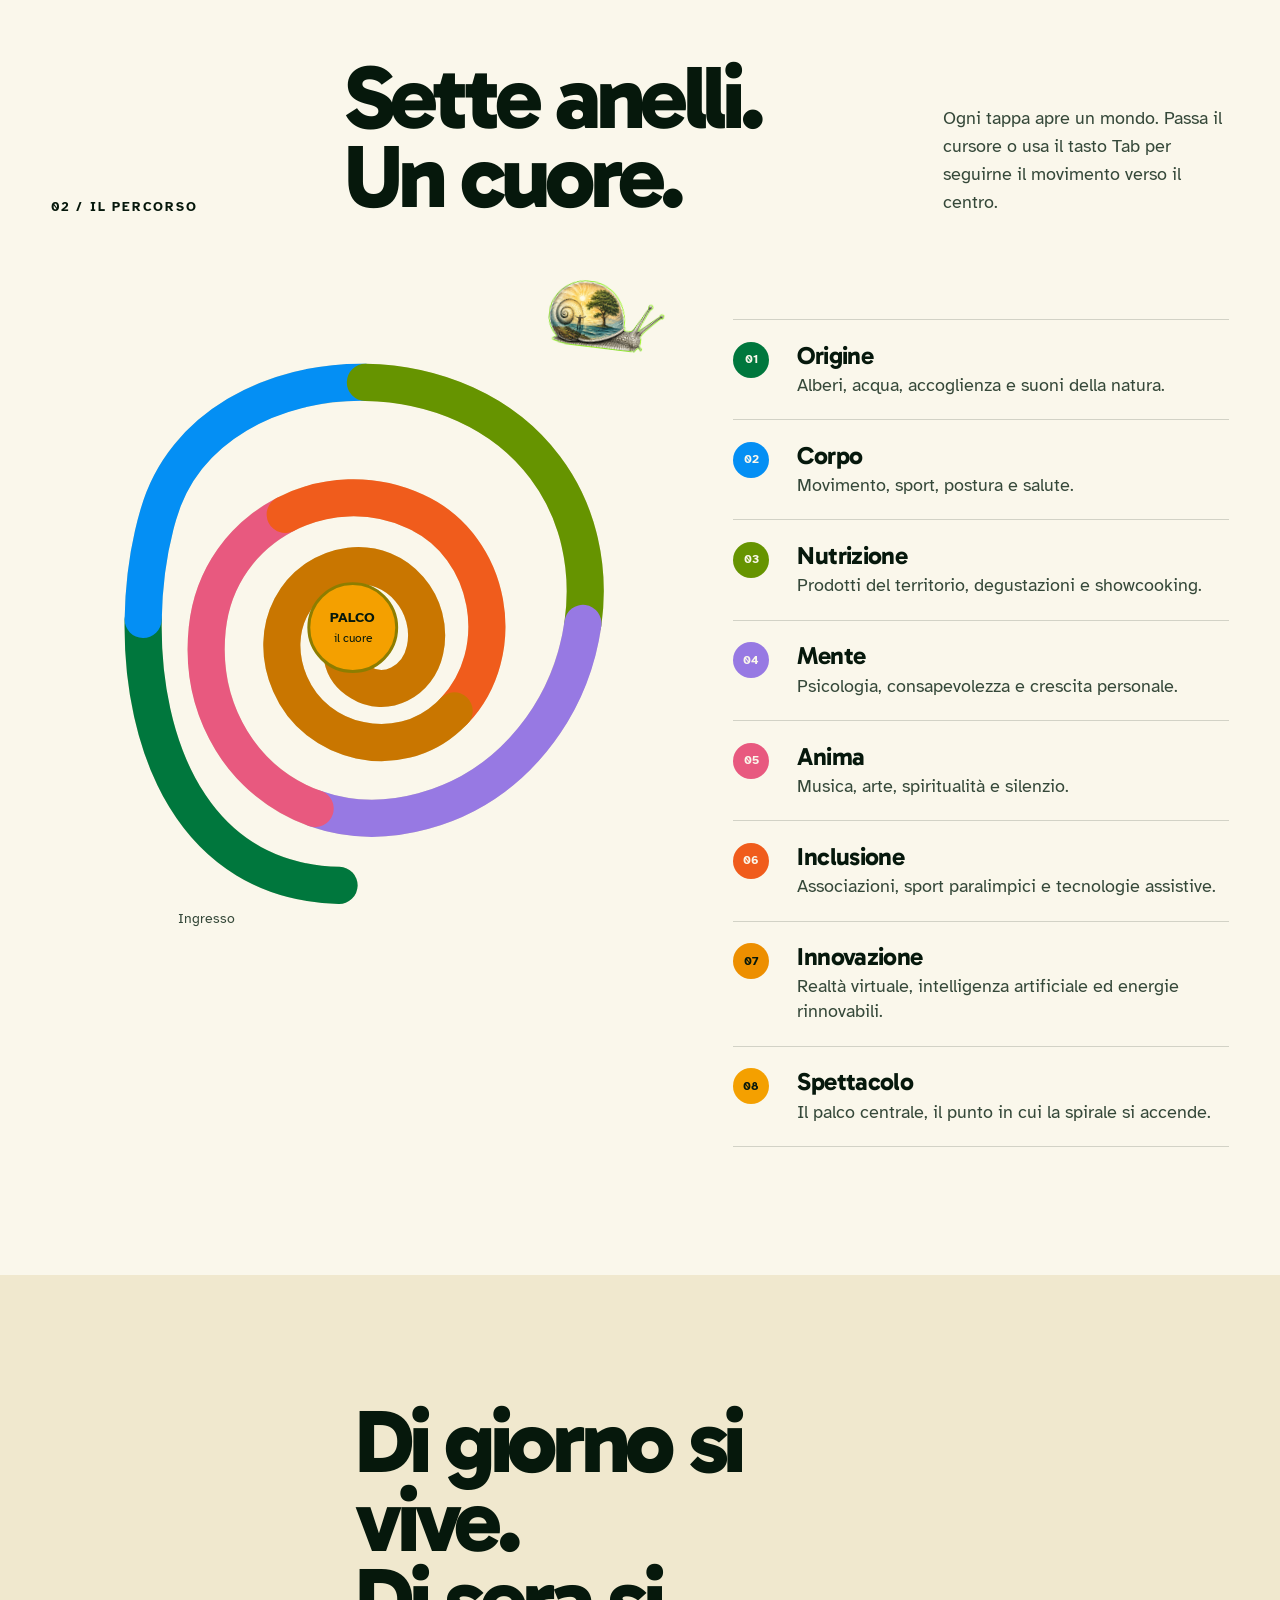
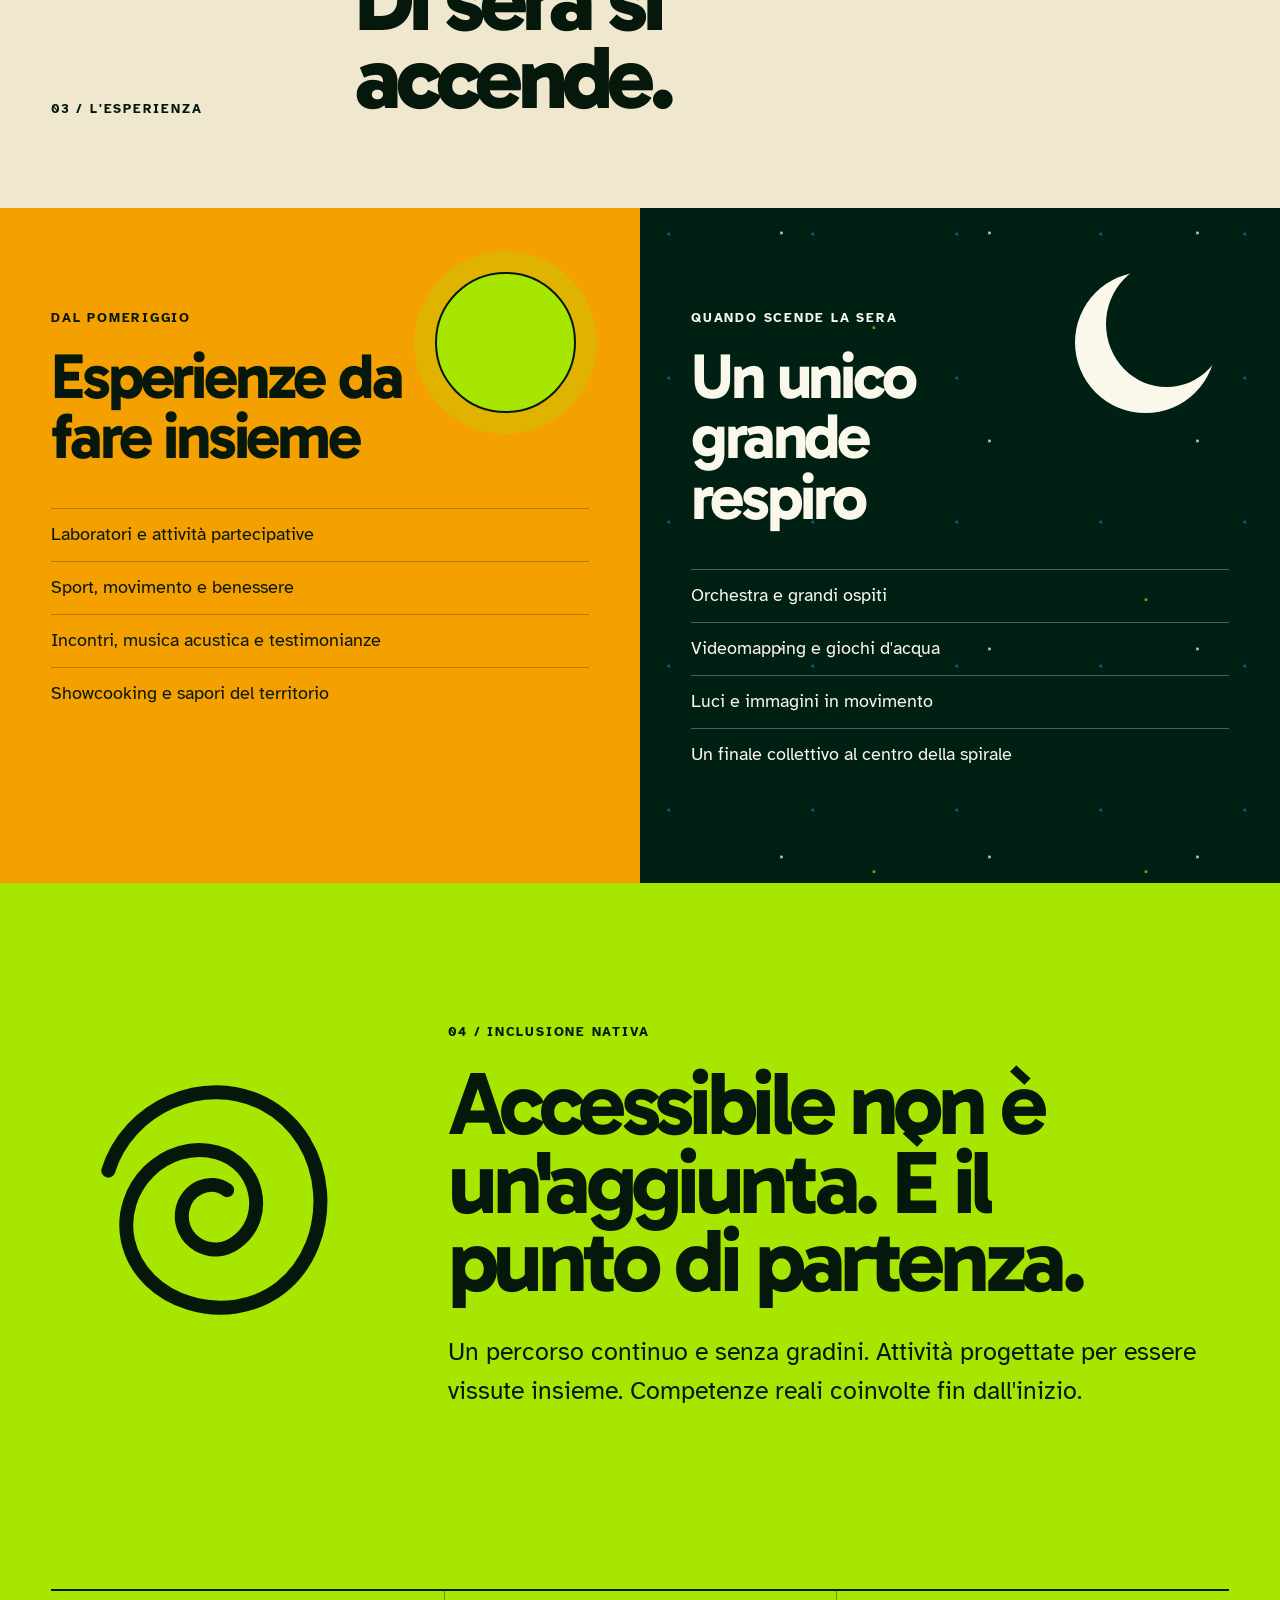
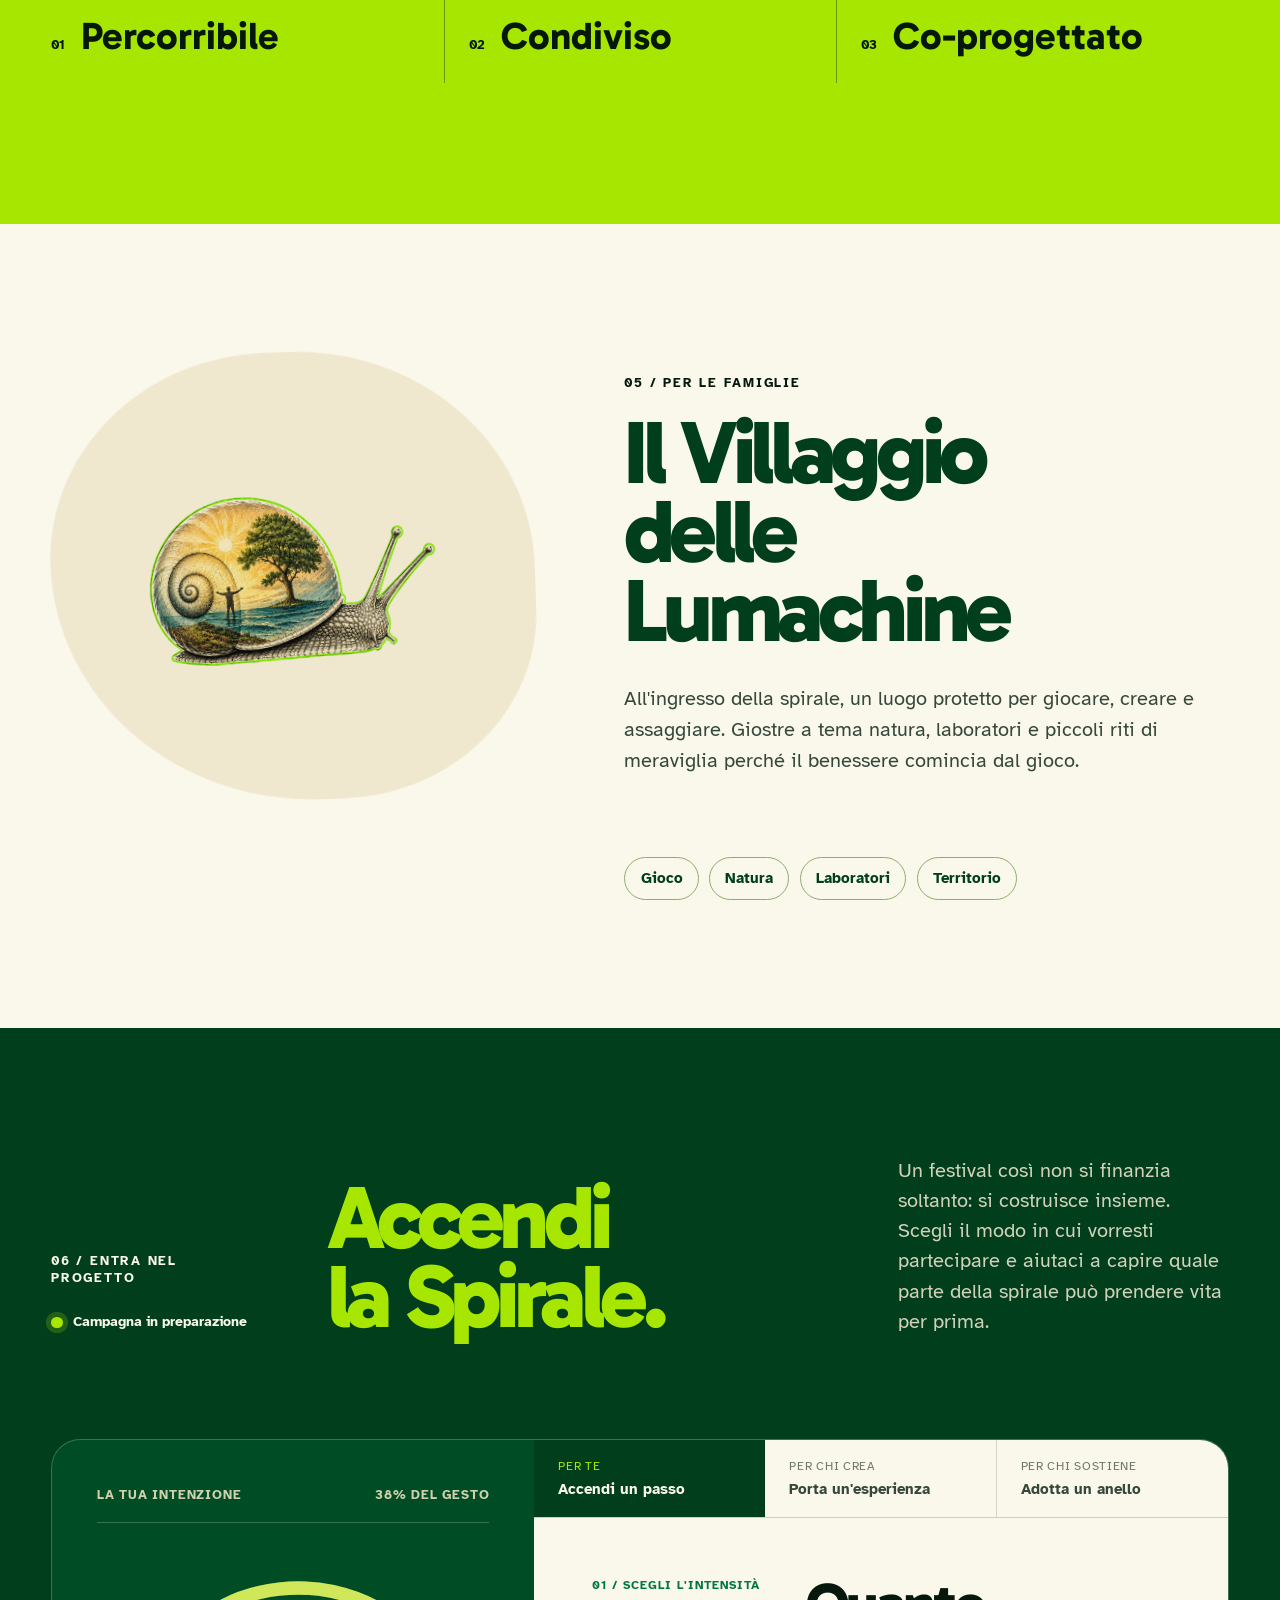
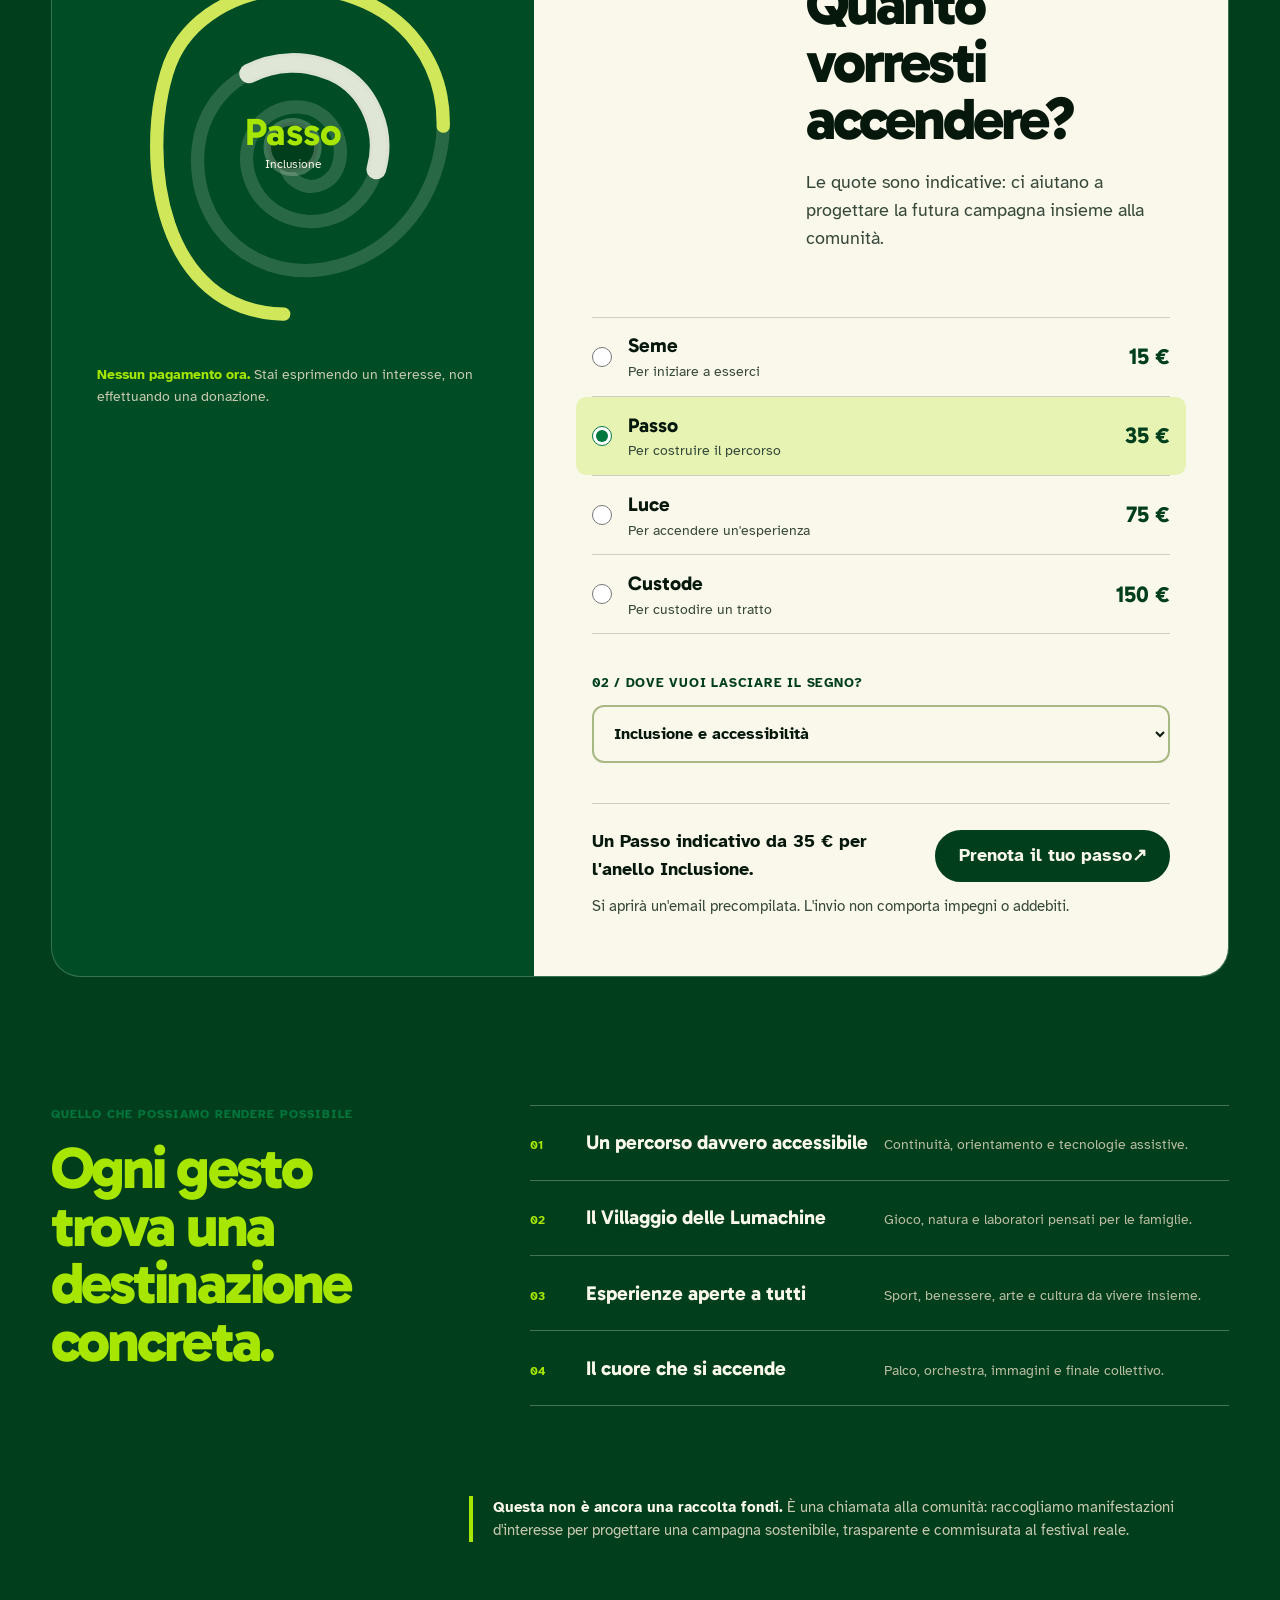
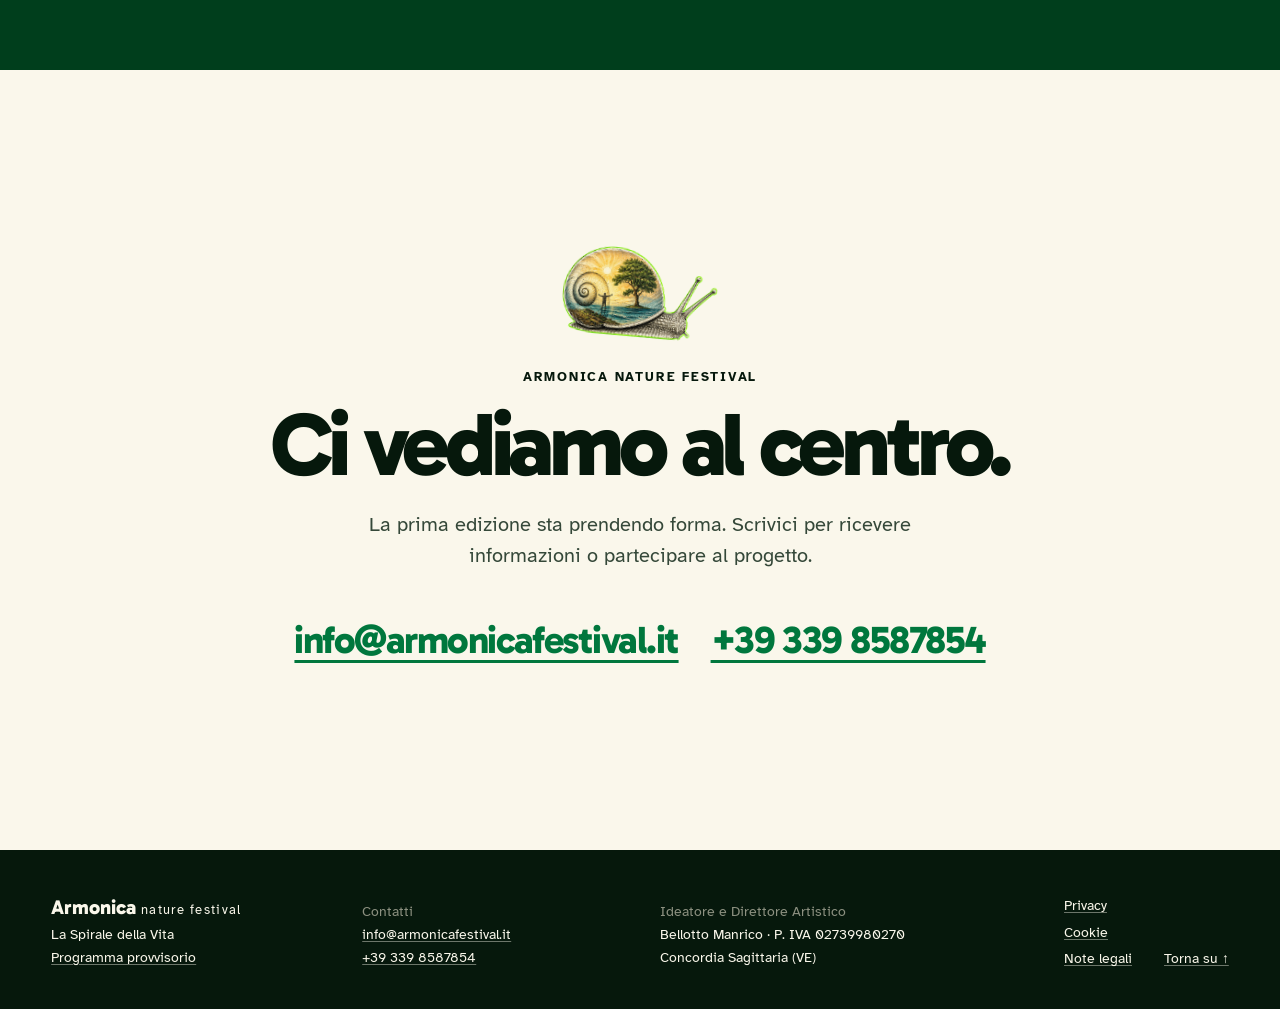
==== commit cced8692: "Aggiorna logo hero e simboli chiocciola" ====
--- a/index.html
+++ b/index.html
@@ -15,7 +15,7 @@
       property="og:description"
       content="Sette anelli e un cuore. Un percorso accessibile dalla natura al grande spettacolo."
     />
-    <meta property="og:image" content="https://armonicafestival.it/assets/hero-snail.webp" />
+    <meta property="og:image" content="https://armonicafestival.it/assets/armonica-logo.png" />
     <link rel="icon" href="assets/logo-mark.svg" type="image/svg+xml" />
     <link rel="preconnect" href="https://fonts.googleapis.com" />
     <link rel="preconnect" href="https://fonts.gstatic.com" crossorigin />
@@ -71,18 +71,15 @@
           </p>
         </div>
 
-        <figure class="hero__art reveal reveal--delay-1">
-          <div class="hero__orbit hero__orbit--one" aria-hidden="true"></div>
-          <div class="hero__orbit hero__orbit--two" aria-hidden="true"></div>
+        <div class="hero__art reveal reveal--delay-1">
           <img
-            src="assets/hero-snail.webp"
-            width="955"
-            height="550"
-            alt="Una lumaca illustrata racchiude nel guscio un albero, il mare, il sole e una figura a braccia aperte"
+            src="assets/armonica-logo.png"
+            width="1254"
+            height="1254"
+            alt="Armonica Nature Festival, logo con una chiocciola disegnata come una spirale"
             fetchpriority="high"
           />
-          <figcaption>Una foglia. Una persona. Un fiume. Il sole al centro.</figcaption>
-        </figure>
+        </div>
 
         <a class="hero__scroll" href="#visione">
           <span>Scorri per scoprire</span>
@@ -110,6 +107,15 @@
 
         <div class="journey__layout">
           <div class="journey__visual" aria-hidden="true" data-spiral>
+            <img
+              class="snail-symbol snail-symbol--journey"
+              src="assets/snail-spiral-symbol.png"
+              width="955"
+              height="550"
+              alt=""
+              loading="lazy"
+              decoding="async"
+            />
             <svg viewBox="0 0 620 620" role="presentation">
               <path class="spiral-base" pathLength="100" d="M295 580C98 575 70 335 110 200C155 42 406 18 506 152C595 270 533 463 381 504C253 539 147 442 160 317C171 212 282 155 373 197C455 234 471 349 407 407C355 455 271 435 245 374C220 317 252 260 306 253C356 247 393 293 383 339C376 372 342 388 317 372C296 360 292 334 305 319" />
               <path class="segment segment--origine" data-segment="origine" pathLength="100" d="M295 580C98 575 70 335 110 200C155 42 406 18 506 152C595 270 533 463 381 504C253 539 147 442 160 317C171 212 282 155 373 197C455 234 471 349 407 407C355 455 271 435 245 374C220 317 252 260 306 253C356 247 393 293 383 339C376 372 342 388 317 372C296 360 292 334 305 319" />
@@ -214,10 +220,15 @@
 
       <section class="families" aria-labelledby="families-title">
         <div class="families__snail" aria-hidden="true">
-          <svg viewBox="0 0 360 230">
-            <path d="M42 184h214c33 0 58-20 58-50 0-12-4-24-12-33l27-41m-28 37 50-24M84 181c-54-15-52-89-14-120 33-27 88-20 110 18 24 41-3 97-49 101-36 3-67-27-61-62 5-28 34-47 61-36 23 9 31 38 17 58-11 16-36 18-49 3-10-12-7-31 7-39" />
-            <circle cx="333" cy="56" r="9" /><circle cx="357" cy="69" r="9" />
-          </svg>
+          <img
+            class="snail-symbol snail-symbol--families"
+            src="assets/snail-spiral-symbol.png"
+            width="955"
+            height="550"
+            alt=""
+            loading="lazy"
+            decoding="async"
+          />
         </div>
         <div>
           <p class="section-index">05 / Per le famiglie</p>
@@ -430,7 +441,15 @@
       </section>
 
       <section class="finale" aria-labelledby="finale-title">
-        <img src="assets/logo-mark.svg" width="96" height="96" alt="" />
+        <img
+          class="snail-symbol snail-symbol--finale"
+          src="assets/snail-spiral-symbol.png"
+          width="955"
+          height="550"
+          alt=""
+          loading="lazy"
+          decoding="async"
+        />
         <p class="eyebrow">Armonica Nature Festival</p>
         <h2 id="finale-title">Ci vediamo al centro.</h2>
         <p>La prima edizione sta prendendo forma. Scrivici per ricevere informazioni o partecipare al progetto.</p>
--- a/styles.css
+++ b/styles.css
@@ -266,7 +266,7 @@
 .hero {
   position: relative;
   display: grid;
-  grid-template-columns: minmax(0, 1fr) minmax(24rem, 0.92fr);
+  grid-template-columns: minmax(0, 1.08fr) minmax(22rem, 0.72fr);
   min-height: min(58rem, 100svh);
   padding: clamp(8rem, 13vh, 10rem) var(--page-pad) clamp(5.5rem, 10vh, 7rem);
   background:
@@ -350,54 +350,30 @@
   z-index: 1;
   align-self: center;
   justify-self: center;
-  width: min(49vw, 47rem);
-  margin: 2rem -3vw 0 -3rem;
+  width: min(38vw, 35rem);
+  margin: 1rem 0 0 clamp(-3rem, -2vw, -1rem);
+  aspect-ratio: 1;
 }
 
 .hero__art::before {
   content: "";
   position: absolute;
   z-index: -1;
-  top: -12%;
-  right: 3%;
-  width: 79%;
+  inset: -6%;
   aspect-ratio: 1;
-  border-radius: 50% 45% 52% 48%;
-  background: var(--lime);
-  transform: rotate(-9deg);
+  border: clamp(1.4rem, 3vw, 2.6rem) solid color-mix(in oklch, var(--lime) 68%, var(--paper));
+  border-radius: 50%;
+  opacity: 0.55;
 }
 
 .hero__art img {
   width: 100%;
-  filter: drop-shadow(0 1.5rem 1.4rem color-mix(in oklch, var(--ink) 18%, transparent));
-}
-
-.hero__art figcaption {
-  position: absolute;
-  right: 8%;
-  bottom: -2.25rem;
-  max-width: 17rem;
-  color: var(--ink-soft);
-  font-size: 0.86rem;
-  line-height: 1.3;
-  text-align: right;
-}
-
-.hero__orbit {
-  position: absolute;
-  z-index: -2;
-  border: 1px solid color-mix(in oklch, var(--green-dark) 52%, transparent);
+  height: auto;
+  aspect-ratio: 1;
+  object-fit: contain;
   border-radius: 50%;
-}
-
-.hero__orbit--one {
-  inset: -22% -1% 4% 8%;
-  transform: rotate(11deg);
-}
-
-.hero__orbit--two {
-  inset: -11% 8% 10% -2%;
-  transform: rotate(-14deg);
+  filter: drop-shadow(0 1.35rem 1.5rem color-mix(in oklch, var(--ink) 14%, transparent));
+  mix-blend-mode: multiply;
 }
 
 .hero__scroll {
@@ -508,6 +484,26 @@
   align-self: start;
 }
 
+.snail-symbol {
+  display: block;
+  width: auto;
+  height: auto;
+  aspect-ratio: 955 / 550;
+  object-fit: contain;
+  mix-blend-mode: multiply;
+  pointer-events: none;
+  user-select: none;
+}
+
+.snail-symbol--journey {
+  position: absolute;
+  z-index: 2;
+  top: -2.25rem;
+  right: -0.5rem;
+  width: clamp(6rem, 9vw, 9rem);
+  transform: rotate(7deg);
+}
+
 .journey__visual svg {
   width: min(100%, 45rem);
   margin-inline: auto;
@@ -817,6 +813,7 @@
 }
 
 .families__snail {
+  position: relative;
   display: grid;
   place-items: center;
   min-height: 28rem;
@@ -826,17 +823,9 @@
   transform: rotate(-2deg);
 }
 
-.families__snail svg {
-  transform: rotate(2deg);
-}
-
-.families__snail path,
-.families__snail circle {
-  fill: none;
-  stroke: var(--green);
-  stroke-linecap: round;
-  stroke-linejoin: round;
-  stroke-width: 8;
+.snail-symbol--families {
+  width: min(82%, 18rem);
+  transform: rotate(-3deg);
 }
 
 .families h2 {
@@ -1350,6 +1339,7 @@
 }
 
 .finale {
+  position: relative;
   display: flex;
   flex-direction: column;
   align-items: center;
@@ -1357,8 +1347,10 @@
   text-align: center;
 }
 
-.finale img {
+.snail-symbol--finale {
+  width: clamp(7.5rem, 12vw, 11rem);
   margin-bottom: 2rem;
+  transform: rotate(5deg);
 }
 
 .finale h2 {
@@ -2101,13 +2093,8 @@
 
   .hero__art {
     order: 2;
-    width: 110%;
-    margin: 4.5rem -13% 2rem 3%;
-  }
-
-  .hero__art figcaption {
-    right: 4%;
-    bottom: -1.7rem;
+    width: min(82vw, 28rem);
+    margin: 3.5rem auto 1rem;
   }
 
   .hero__scroll {
@@ -2148,6 +2135,12 @@
     top: auto;
   }
 
+  .snail-symbol--journey {
+    top: -1.25rem;
+    right: 0;
+    width: clamp(5.5rem, 23vw, 7.5rem);
+  }
+
   .ring-item {
     grid-template-columns: 2.6rem 1fr;
   }
